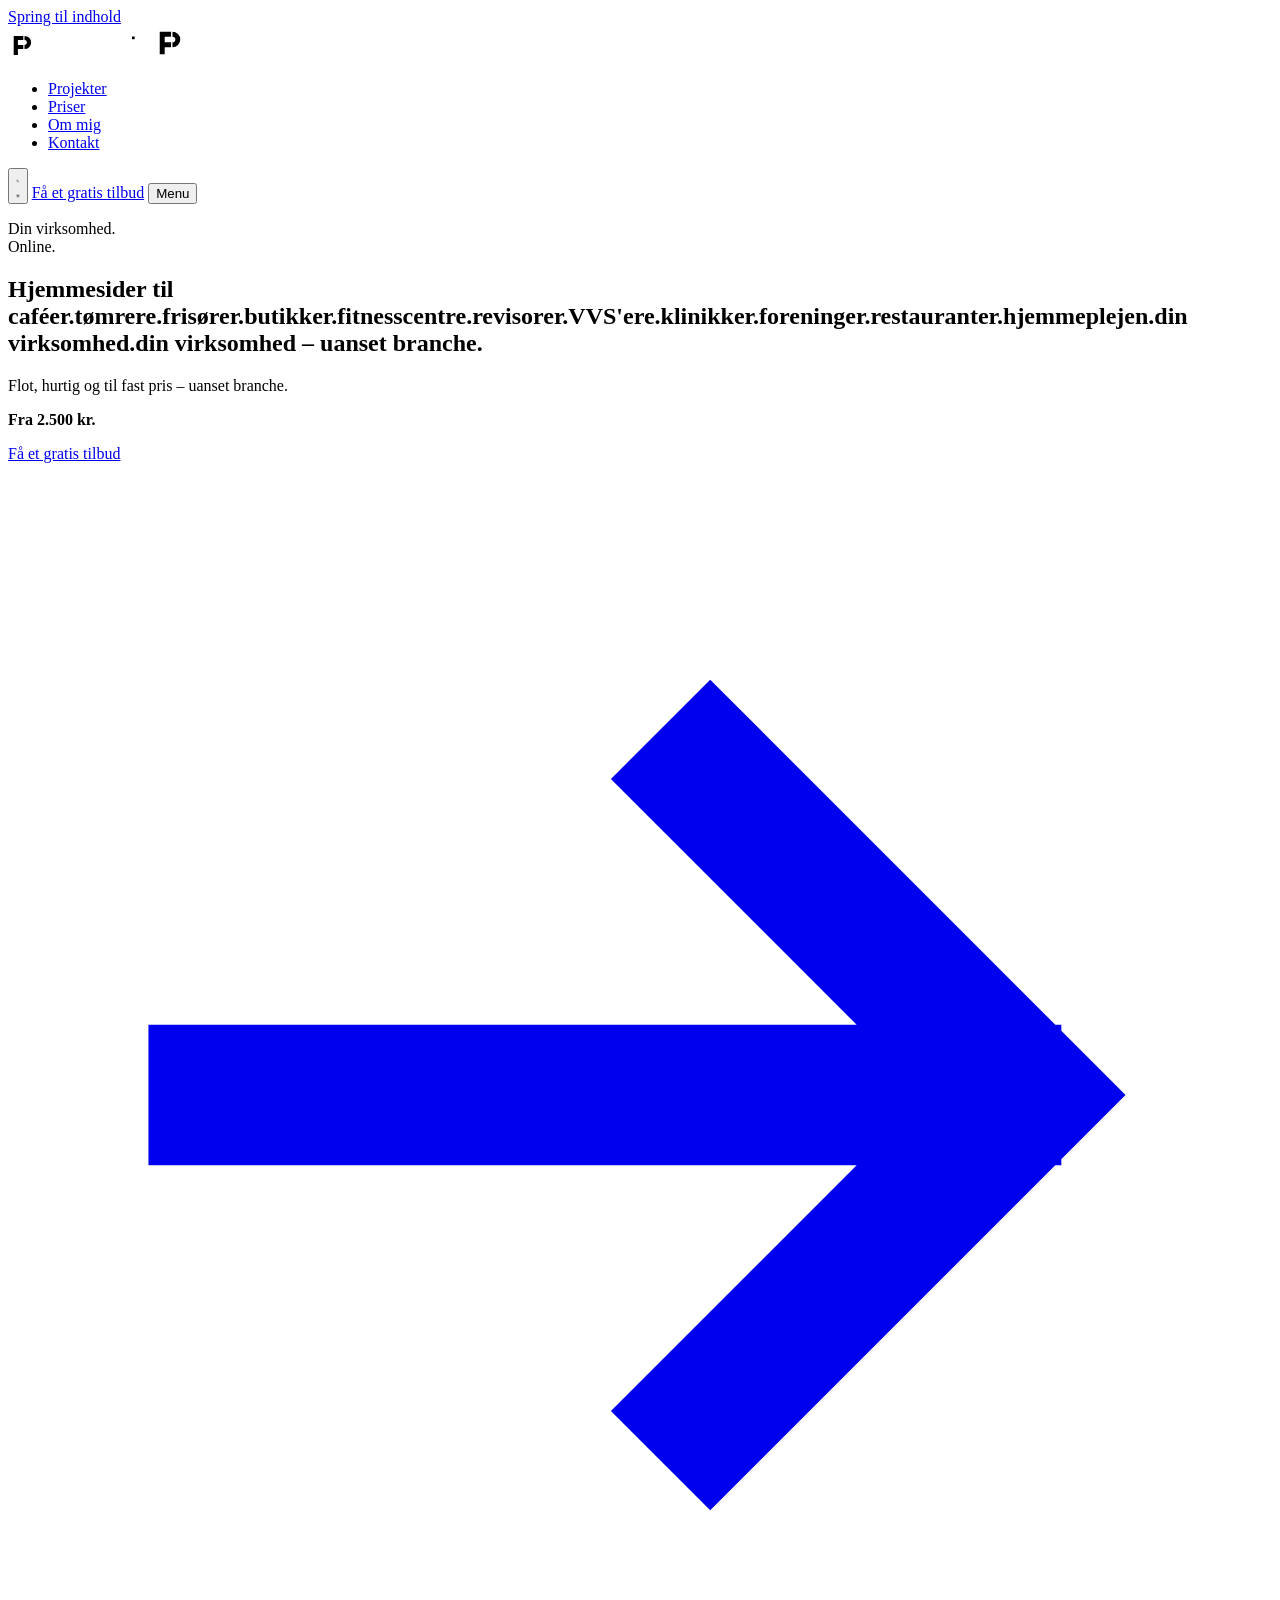
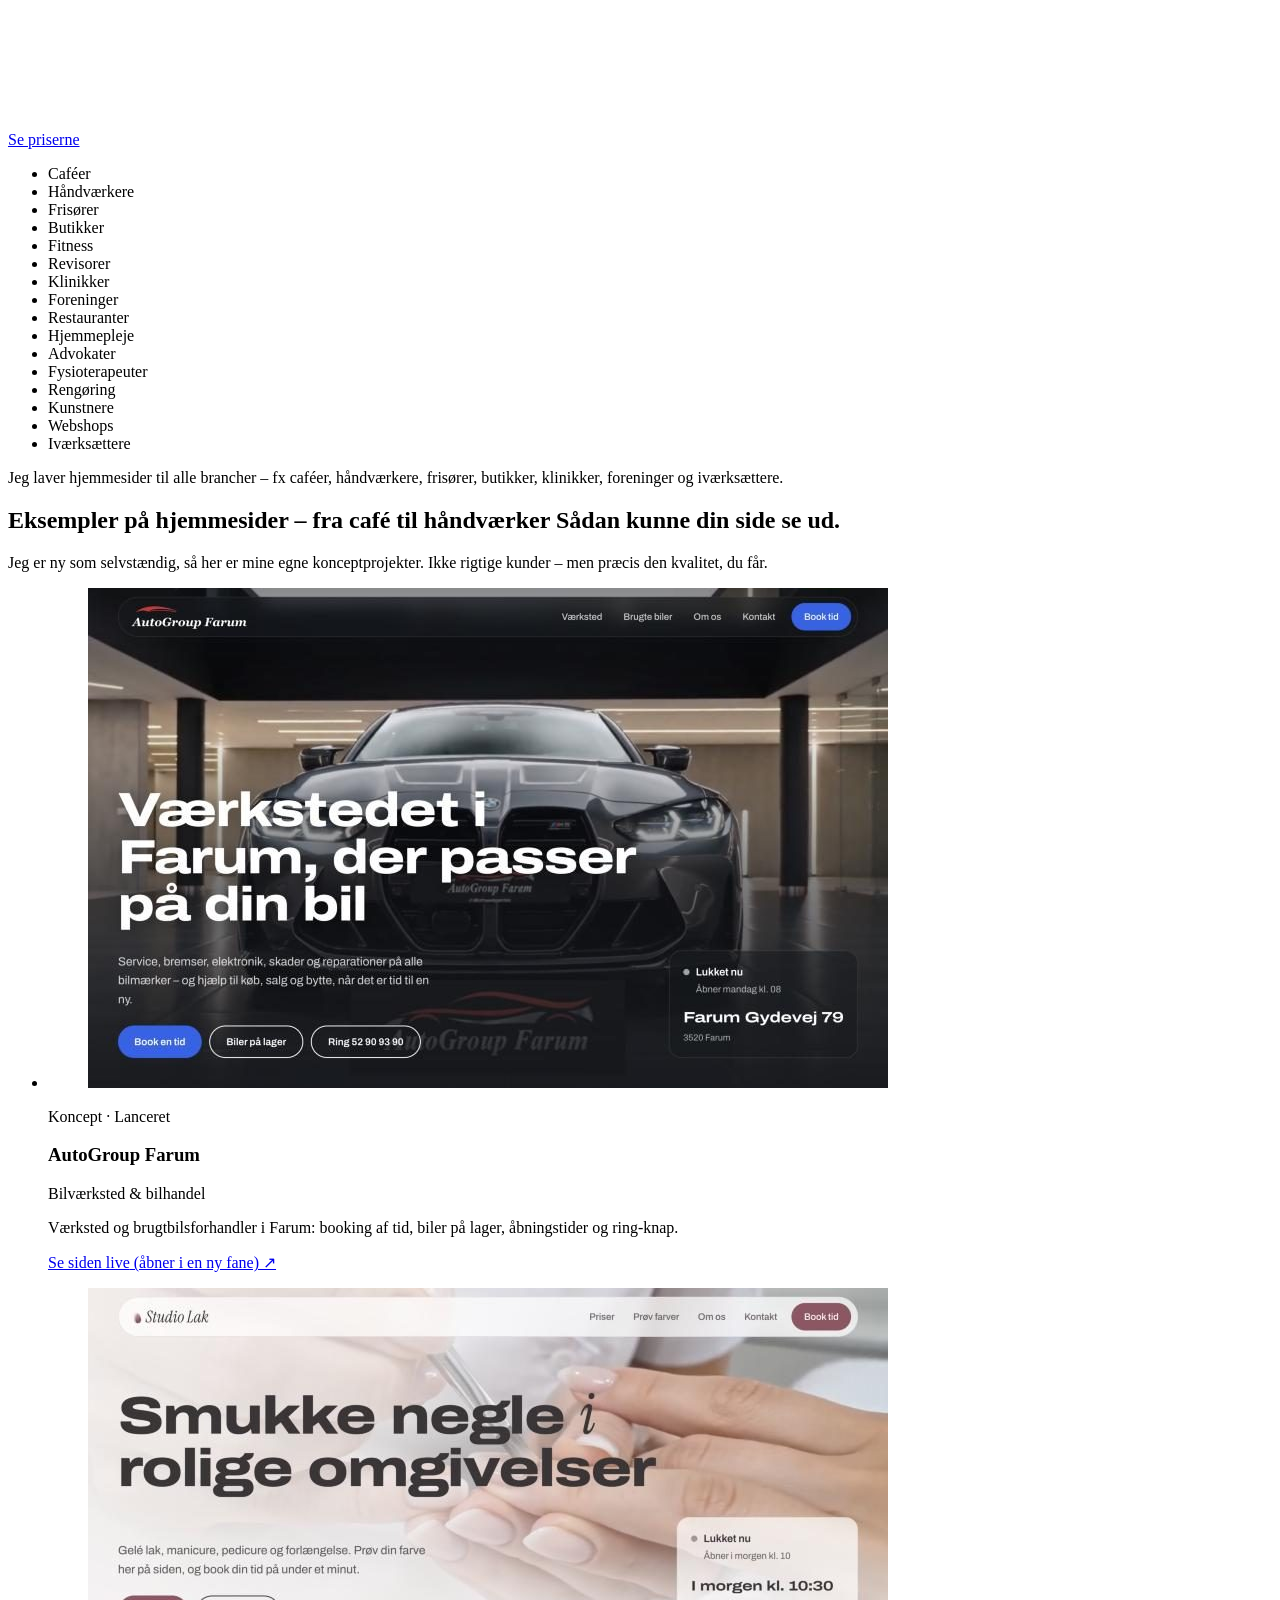
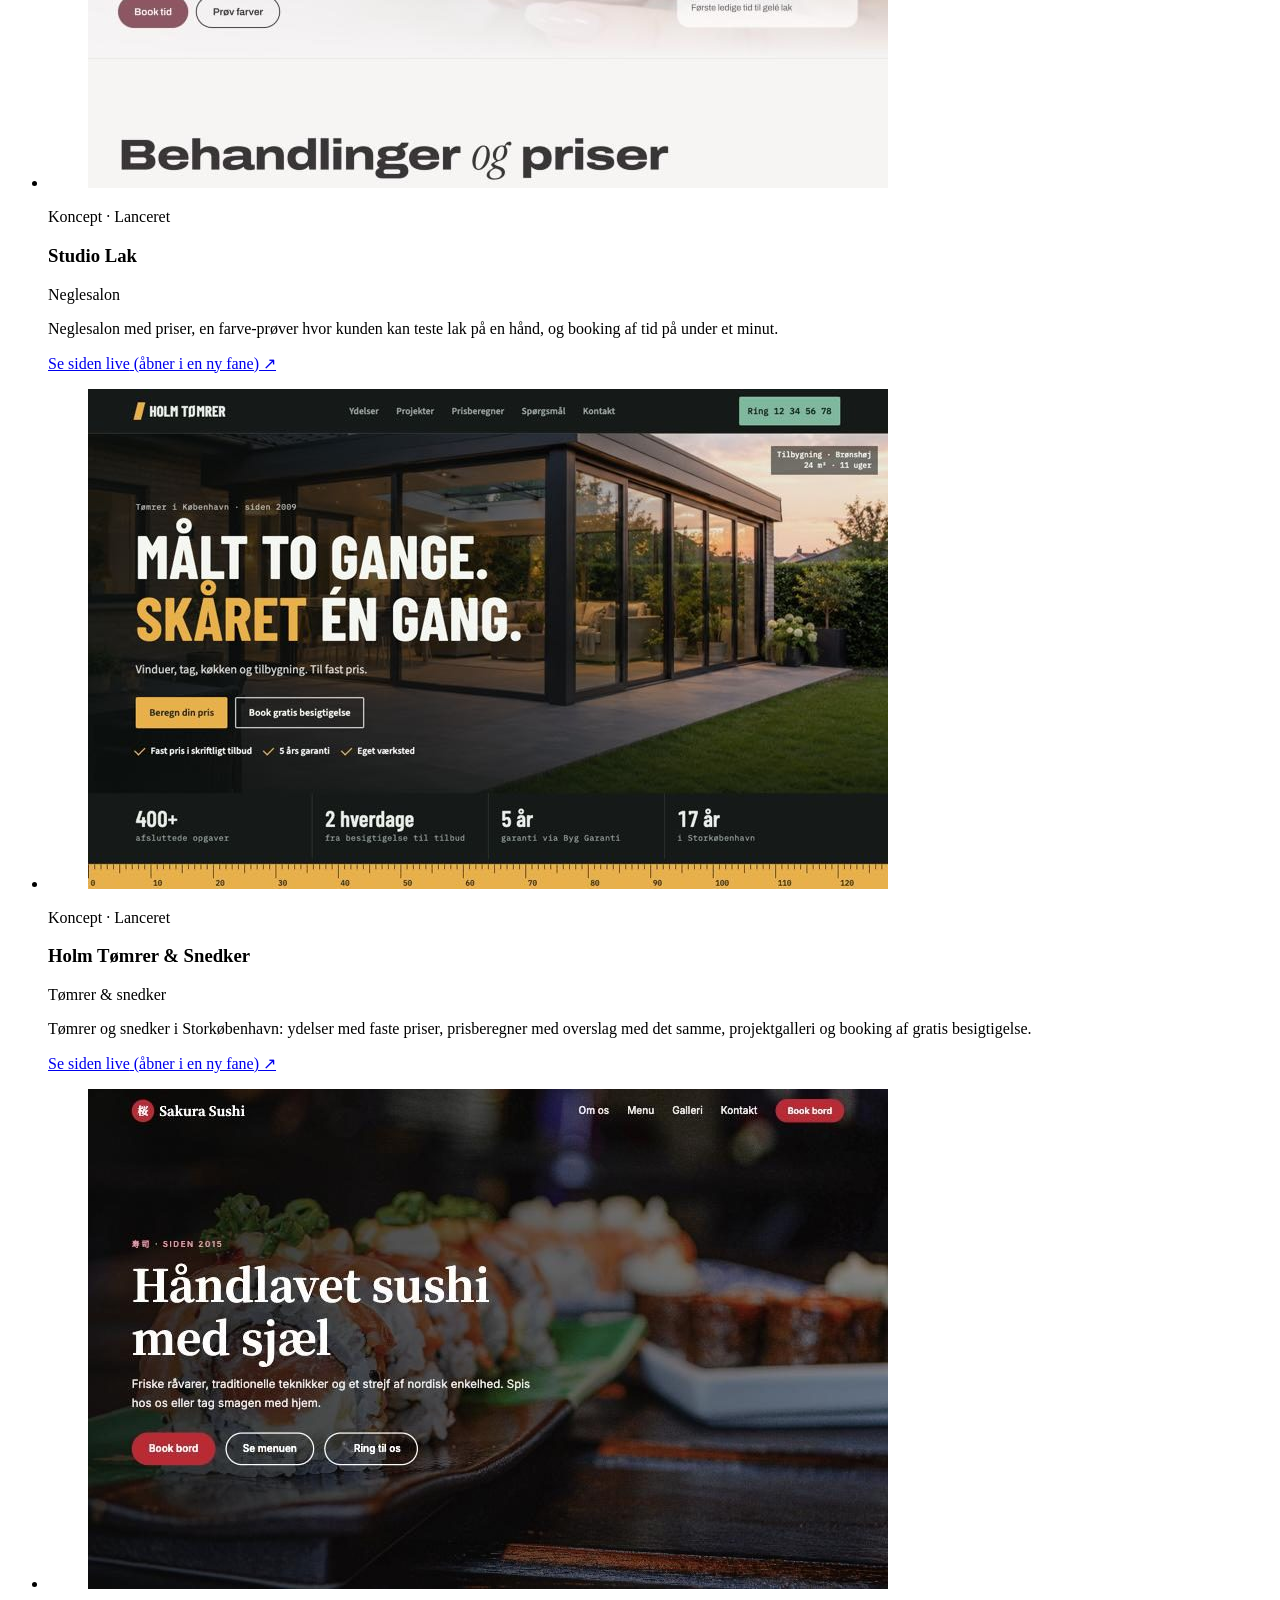
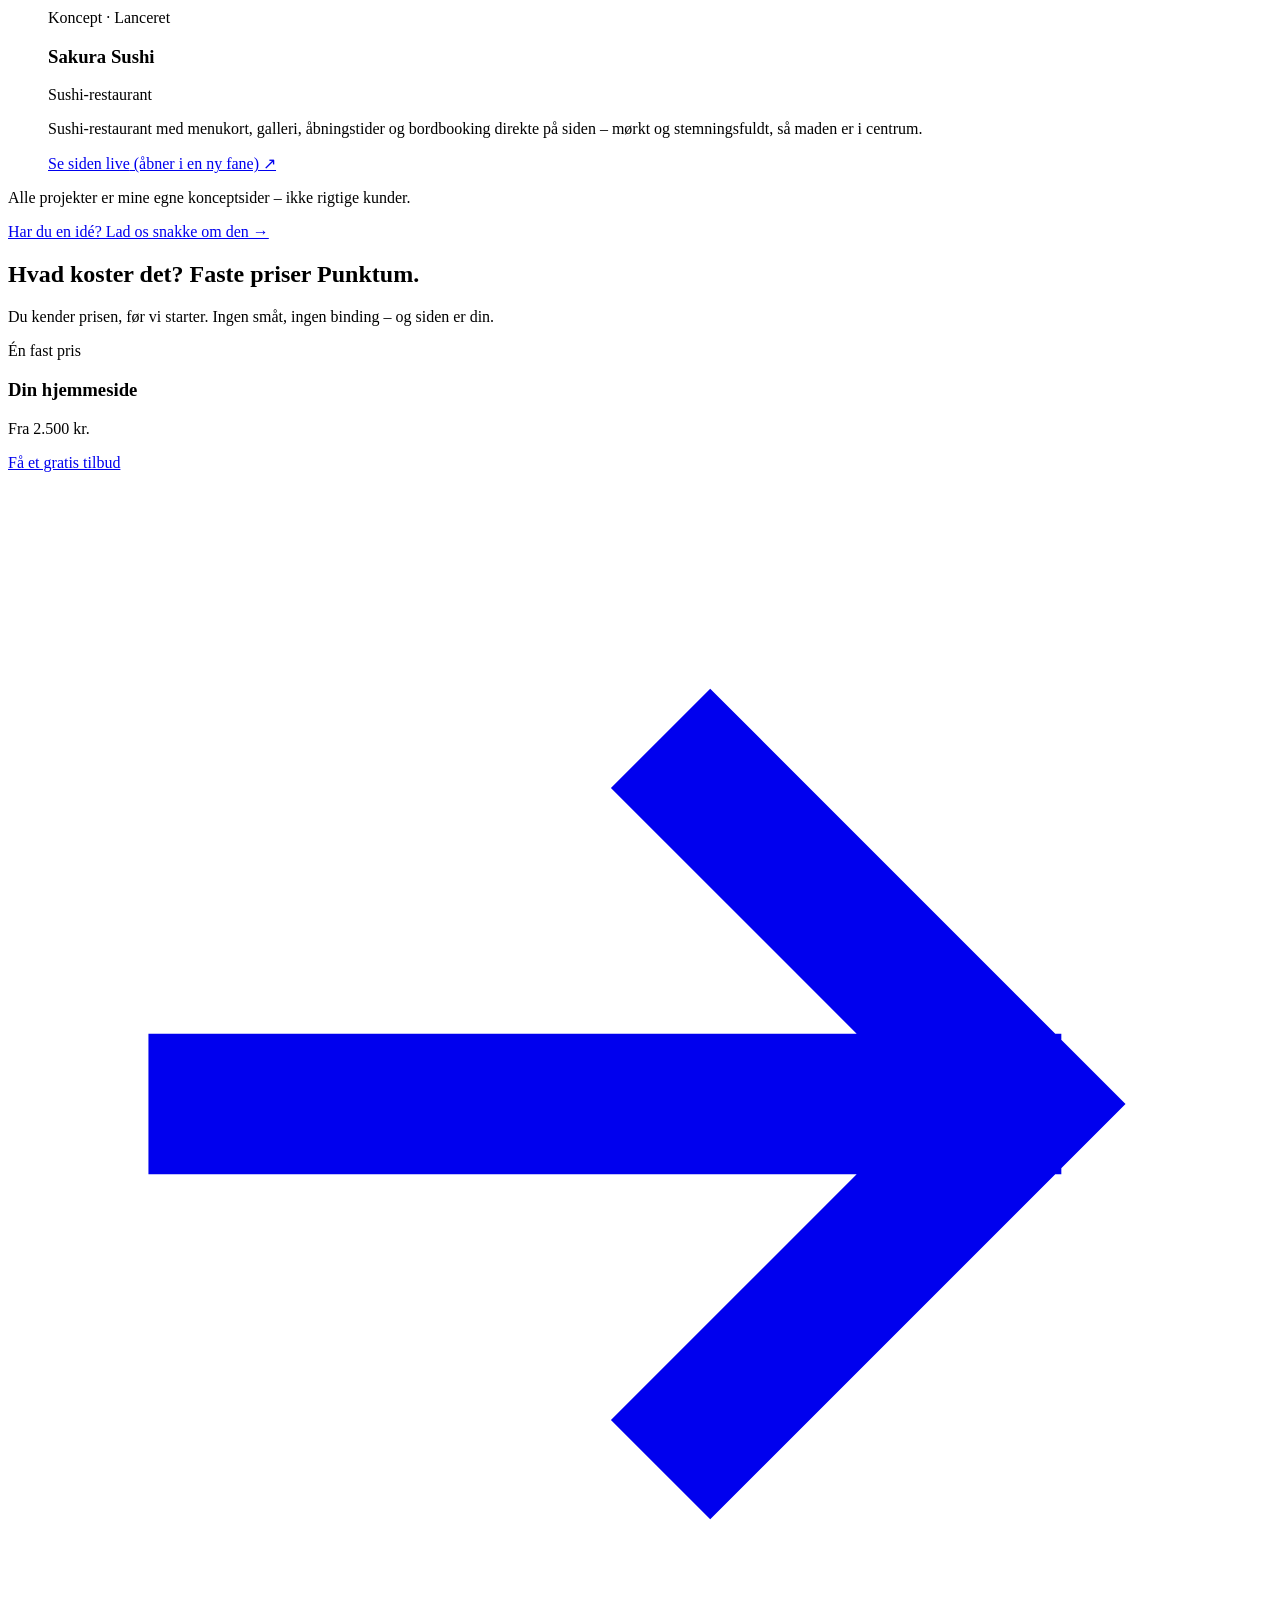
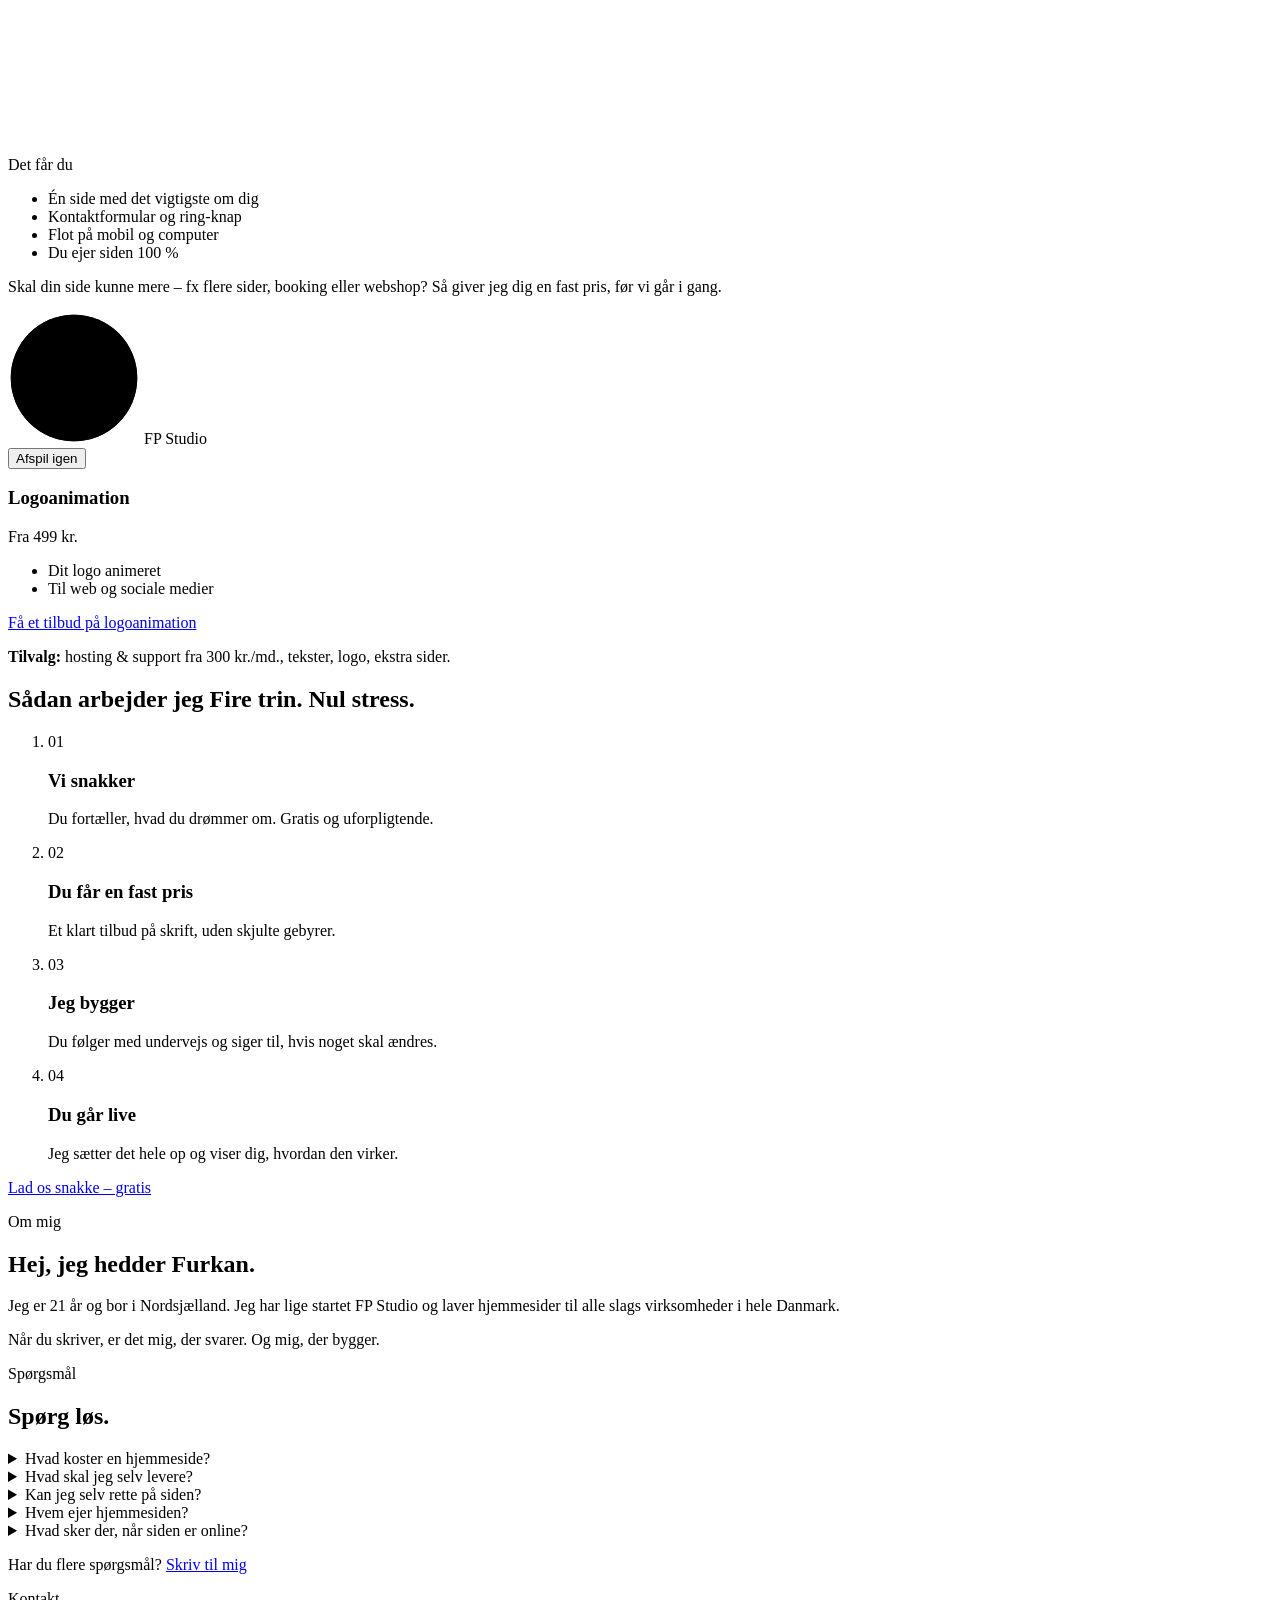
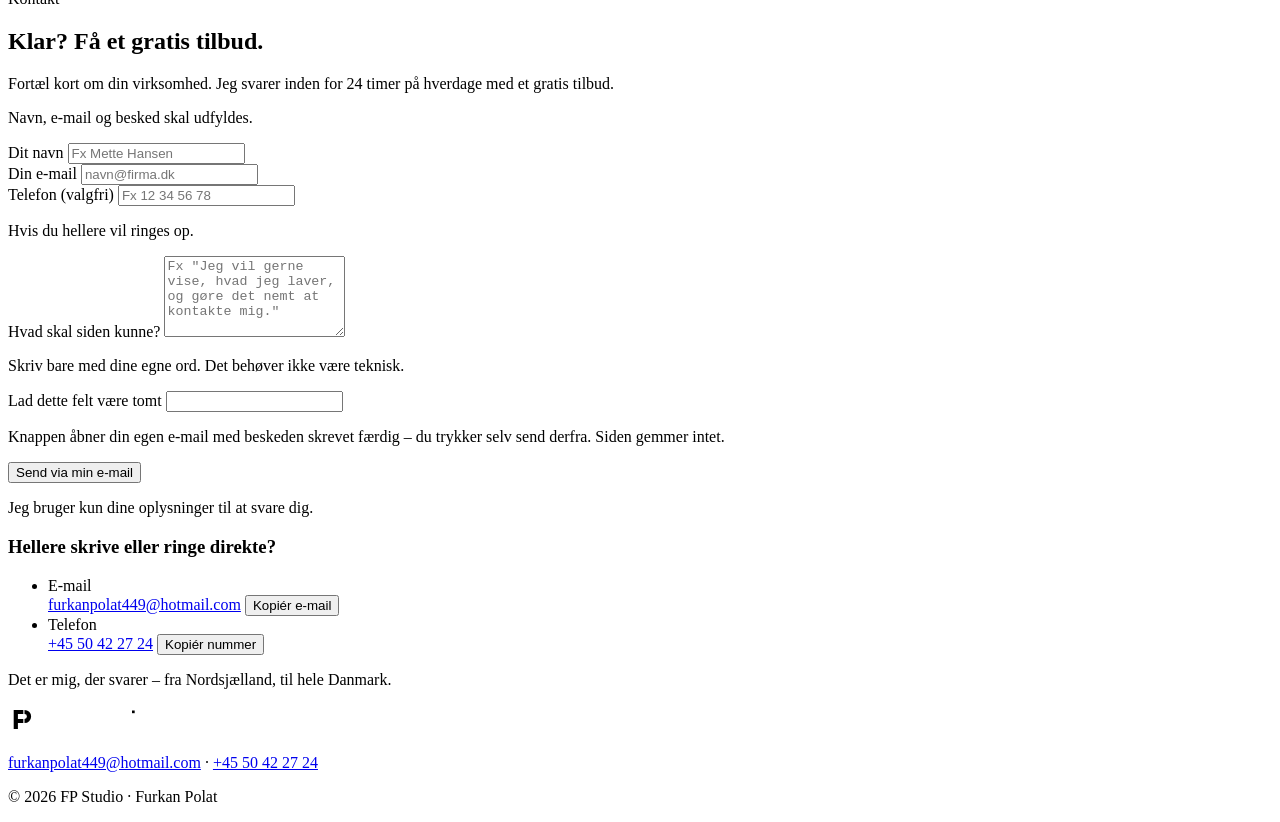
==== index.html @ 8dc250f7 "Add files via upload" ====
<!doctype html>
<html lang="da">
<head>
<meta charset="utf-8">
<meta name="viewport" content="width=device-width, initial-scale=1, viewport-fit=cover">
<title>FP Studio</title>
<meta name="description" content="Hjemmeside til din virksomhed – uanset branche. Fast pris fra 2.500 kr. og logoanimation fra 499 kr. Du ejer siden og taler direkte med mig.">
<meta property="og:type" content="website">
<meta property="og:locale" content="da_DK">
<meta property="og:site_name" content="FP Studio">
<meta property="og:title" content="Hjemmeside til din virksomhed fra 2.500 kr. | FP Studio, Nordsjælland">
<meta property="og:description" content="Hjemmesider til alle slags virksomheder. Fast pris fra 2.500 kr., logoanimation fra 499 kr., ingen binding – og direkte kontakt til mig.">
<meta name="theme-color" content="#FFFFFF" media="(prefers-color-scheme: light)">
<meta name="theme-color" content="#1C1B19" media="(prefers-color-scheme: dark)">
<!-- Før siden går live, når domænet er bekræftet (ingen falske URL'er her):
<link rel="canonical" href="https://[ditdomæne.dk]/">
<meta property="og:url" content="https://[ditdomæne.dk]/">
<meta property="og:image" content="https://[ditdomæne.dk]/[og-billede-1200x630.png]">
<meta property="og:image:width" content="1200"><meta property="og:image:height" content="630">
<meta property="og:image:alt" content="FP Studio – hjemmesider til din virksomhed fra 2.500 kr.">
<meta name="twitter:card" content="summary_large_image">
-->
<link rel="icon" type="image/svg+xml" href="data:image/svg+xml,%3Csvg xmlns=%22http://www.w3.org/2000/svg%22 viewBox=%220 0 48 48%22%3E%3Crect width=%2248%22 height=%2248%22 rx=%226%22 fill=%22#2340E6%22/%3E%3Cg transform=%22translate(-0.50 0)%22%3E%3Cpath fill=%22#FFFFFF%22 d=%22M10 8H26V15H17V23H26V30H17V40H10Z%22/%3E%3Cpath fill=%22#D9F45B%22 d=%22M28 8A11.0 11.0 0 0 1 28 30V23A4.0 4.0 0 0 0 28 15Z%22/%3E%3C/g%3E%3C/svg%3E">
<link rel="preconnect" href="https://fonts.googleapis.com">
<link rel="preconnect" href="https://fonts.gstatic.com" crossorigin>
<link rel="stylesheet" href="https://fonts.googleapis.com/css2?family=Familjen+Grotesk:wght@500;600;700&family=Instrument+Sans:wght@400;500;600&display=swap">
<!-- Strukturerede data. Før siden går live: tilføj "url", "logo", "image", "sameAs" (LinkedIn/Instagram), når de findes. Ingen anmeldelser/ratings, før de er ægte. -->
<script type="application/ld+json">
{
 "@context": "https://schema.org",
 "@graph": [
  {
   "@type": "ProfessionalService",
   "name": "FP Studio",
   "description": "Hjemmesider til alle slags virksomheder – uanset branche. Fast pris fra 2.500 kr.",
   "founder": {
    "@type": "Person",
    "name": "Furkan Polat",
    "jobTitle": "Webdesigner og udvikler"
   },
   "email": "furkanpolat449@hotmail.com",
   "telephone": "+4550422724",
   "address": {
    "@type": "PostalAddress",
    "addressRegion": "Nordsjælland",
    "addressCountry": "DK"
   },
   "areaServed": {
    "@type": "Country",
    "name": "Danmark"
   },
   "priceRange": "499–2.500+ kr.",
   "makesOffer": [{
    "@type": "Offer",
    "name": "Hjemmeside",
    "price": "2500",
    "priceCurrency": "DKK",
    "priceSpecification": {
     "@type": "PriceSpecification",
     "minPrice": "2500",
     "priceCurrency": "DKK"
    },
    "itemOffered": {
     "@type": "Service",
     "name": "Hjemmeside",
     "description": "Én side med det vigtigste om din virksomhed, kontaktformular og ring-knap, flot på mobil og computer."
    }
   },
   {
    "@type": "Offer",
    "name": "Logoanimation",
    "price": "499",
    "priceCurrency": "DKK",
    "priceSpecification": {
     "@type": "PriceSpecification",
     "minPrice": "499",
     "priceCurrency": "DKK"
    },
    "itemOffered": {
     "@type": "Service",
     "name": "Logoanimation",
     "description": "Dit logo animeret – til web og sociale medier."
    }
   }]
  },
  {
   "@type": "WebSite",
   "name": "FP Studio",
   "inLanguage": "da-DK"
  },
  {
   "@type": "FAQPage",
   "mainEntity": [
    {
     "@type": "Question",
     "name": "Hvad koster en hjemmeside?",
     "acceptedAnswer": { "@type": "Answer", "text": "Fra 2.500 kr. for en enkel side. Skal den kunne mere, får du altid en fast pris på skrift, før vi starter." }
    },
    {
     "@type": "Question",
     "name": "Hvad skal jeg selv levere?",
     "acceptedAnswer": { "@type": "Answer", "text": "Logo, billeder og lidt tekst om din forretning. Mangler du noget, hjælper jeg." }
    },
    {
     "@type": "Question",
     "name": "Kan jeg selv rette på siden?",
     "acceptedAnswer": { "@type": "Answer", "text": "Småting retter jeg gerne for dig. Vil du selv kunne rette tekst og billeder, bygger jeg det ind – så står det i dit tilbud, og jeg viser dig hvordan." }
    },
    {
     "@type": "Question",
     "name": "Hvem ejer hjemmesiden?",
     "acceptedAnswer": { "@type": "Answer", "text": "Det gør du. Siden, teksterne og domænet er dine 100 %." }
    },
    {
     "@type": "Question",
     "name": "Hvad sker der, når siden er online?",
     "acceptedAnswer": { "@type": "Answer", "text": "Siden er din, og du får en kort gennemgang. Vil du have hjælp til drift og opdateringer, koster det fra 300 kr./md. uden binding." }
    }
   ]
  }
 ]
}
</script>
<link rel="stylesheet" href="styles.css">
</head>
<body>
<a class="skip" href="#main">Spring til indhold</a>

<header class="site-header" id="site-header">
  <div class="wrap header-inner">
    <a class="brand" href="#top" aria-label="FP Studio – til forsiden"><svg class="logo logo-full" viewBox="0 0 241.5 48" width="145" height="29" aria-hidden="true" focusable="false"><g transform="translate(-0.5 0)"><path class="ink bi-f" d="M10 8H26V15H17V23H26V30H17V40H10Z"/><path class="arc bi-arc" d="M28 8A11 11 0 0 1 28 30V23A4 4 0 0 0 28 15Z"/></g><g class="bi-word" transform="translate(62 0)"><path class="ink-s" d="M2.25 40V10.25H19.25M2.25 23H16.25" fill="none" stroke-width="4.5" stroke-linecap="butt" stroke-linejoin="miter"/><path class="ink-s" d="M24.25 40V10.25H32.25A8.5 8.5 0 0 1 32.25 27.25H24.25" fill="none" stroke-width="4.5" stroke-linecap="butt" stroke-linejoin="miter"/><path class="studio" d="M72.25 14.03125A8 6.875 0 0 0 64.25 10.25A8 6.875 0 0 0 56.25 17.125A8 6.875 0 0 0 64.25 24A8 6.875 0 0 1 72.25 30.875A8 6.875 0 0 1 64.25 37.75A8 6.875 0 0 1 56.25 33.96875" fill="none" stroke-width="4.5" stroke-linecap="butt" stroke-linejoin="miter"/><path class="studio" d="M83.25 14V34A6 6 0 0 0 89.25 37.75H91.25M78.25 20.25H91.25" fill="none" stroke-width="4.5" stroke-linecap="butt" stroke-linejoin="miter"/><path class="studio" d="M97.25 18V30.75A7 7 0 0 0 111.25 30.75M111.25 18V40" fill="none" stroke-width="4.5" stroke-linecap="butt" stroke-linejoin="miter"/><path class="studio" d="M129 20.25A8.75 8.75 0 1 0 129 37.75A8.75 8.75 0 1 0 129 20.25Z" fill="none" stroke-width="4.5" stroke-linecap="butt" stroke-linejoin="miter"/><path class="studio" d="M137.75 8V40" fill="none" stroke-width="4.5" stroke-linecap="butt" stroke-linejoin="miter"/><path class="studio" d="M146.75 18V40" fill="none" stroke-width="4.5" stroke-linecap="butt" stroke-linejoin="miter"/><path class="dot bi-dot" d="M144.5 9h4.5v4.5h-4.5Z"/><path class="studio" d="M164.5 20.25A8.75 8.75 0 1 0 164.5 37.75A8.75 8.75 0 1 0 164.5 20.25Z" fill="none" stroke-width="4.5" stroke-linecap="butt" stroke-linejoin="miter"/></g></svg><svg class="logo logo-mark-only" viewBox="0 0 48 48" width="34" height="34" aria-hidden="true" focusable="false"><g transform="translate(-0.5 0)"><path class="ink bi-f" d="M10 8H26V15H17V23H26V30H17V40H10Z"/><path class="arc bi-arc" d="M28 8A11 11 0 0 1 28 30V23A4 4 0 0 0 28 15Z"/></g></svg></a>
    <nav class="nav-desktop" aria-label="Hovedmenu">
      <ul>
        <li><a href="#projekter">Projekter</a></li>
        <li><a href="#priser">Priser</a></li>
        <li><a href="#om">Om mig</a></li>
        <li><a href="#kontakt">Kontakt</a></li>
      </ul>
    </nav>
    <div class="header-actions">
      <button type="button" class="icon-btn theme-toggle" id="theme-toggle" aria-label="Skift til mørk tilstand" title="Mørk">
        <svg class="i-moon" viewBox="0 0 24 24" aria-hidden="true" fill="none" stroke="currentColor" stroke-width="1.8" stroke-linejoin="round"><path d="M20 14.5A8 8 0 0 1 9.5 4a8 8 0 1 0 10.5 10.5Z"/></svg>
        <svg class="i-sun" viewBox="0 0 24 24" aria-hidden="true" fill="none" stroke="currentColor" stroke-width="1.8" stroke-linecap="square"><circle cx="12" cy="12" r="4"/><path d="M12 2.5v2.5M12 19v2.5M2.5 12H5M19 12h2.5M5.3 5.3l1.8 1.8M16.9 16.9l1.8 1.8M5.3 18.7l1.8-1.8M16.9 7.1l1.8-1.8"/></svg>
      </button>
      <a class="btn btn-primary btn-compact header-cta" href="#kontakt">Få et gratis tilbud</a>
      <button type="button" class="menu-btn" id="menu-btn" aria-expanded="false" aria-controls="mobilmenu" aria-label="Åbn menu"><span aria-hidden="true">Menu</span><span class="bars" aria-hidden="true"></span></button>
    </div>
  </div>
  <div class="mobile-menu" id="mobilmenu" hidden>
    <nav class="wrap" aria-label="Mobilmenu">
      <ul>
        <li><a href="#projekter">Projekter</a></li>
        <li><a href="#priser">Priser</a></li>
        <li><a href="#om">Om mig</a></li>
        <li><a href="#kontakt">Kontakt</a></li>
      </ul>
      <a class="btn btn-primary" href="#kontakt">Få et gratis tilbud</a>
    </nav>
  </div>
</header>

<main id="main" tabindex="-1">

  <!-- ============ HERO ============ -->
  <section id="top" class="hero hero--dark" aria-labelledby="hero-title">
    <div class="hero-scene" aria-hidden="true">
      <div class="hs-glow"></div>
      <div class="hs-screen"><div class="hs-bezel"><div class="hs-site">
        <div class="hs-nav"><span class="hs-logo"></span><span></span><span></span><span></span><span class="hs-btn"></span></div>
        <div class="hs-main"><div class="hs-copy"><p class="hs-h">Din virksomhed.<br>Online.</p><b></b><b></b><b class="short"></b><span class="hs-btn big"></span></div><div class="hs-img"></div></div>
        <div class="hs-cards"><div class="hs-card"><i></i><b></b><b></b></div><div class="hs-card"><i></i><b></b><b></b></div><div class="hs-card"><i></i><b></b><b></b></div></div>
      </div></div><div class="hs-stand"></div></div>
    </div>
    <div class="hero-shade" aria-hidden="true"></div>
    <div class="wrap">
      <div class="hero-text">
        <!-- Branche-ordene står i HERO_WORDS i js/script.js (og som kopi herunder). Det sidste ord er hvileordet. -->
        <h1 class="hero-h1" id="hero-title"><span class="ln">Hjemmesider</span> <span class="ln">til <span class="swap" aria-hidden="true"><span>caféer.</span><span>tømrere.</span><span>frisører.</span><span>butikker.</span><span>fitnesscentre.</span><span>revisorer.</span><span>VVS'ere.</span><span>klinikker.</span><span>foreninger.</span><span>restauranter.</span><span>hjemmeplejen.</span><span class="is-on">din virksomhed.</span></span><span class="visually-hidden">din virksomhed – uanset branche.</span></span></h1>
        <p class="hero-lead">Flot, hurtig og til fast pris – uanset branche.</p>
        <p class="price-chip"><strong>Fra 2.500 kr.</strong></p>
        <div class="hero-ctas">
          <a class="btn btn-primary btn-cta" href="#kontakt">Få et gratis tilbud<svg viewBox="0 0 18 18" aria-hidden="true" fill="none" stroke="currentColor" stroke-width="2" stroke-linecap="square"><path d="M3 9h11M10 4.5 14.5 9 10 13.5"/></svg></a>
          <a class="btn btn-ghost" href="#priser">Se priserne</a>
        </div>
      </div>
    </div>
  </section>

  <!-- ============ BRANCHE-BÅND ============ -->
  <div class="band" id="band">
    <div class="band-track" aria-hidden="true">
      <ul class="band-list"><li>Caféer</li><li>Håndværkere</li><li>Frisører</li><li>Butikker</li><li>Fitness</li><li>Revisorer</li><li>Klinikker</li><li>Foreninger</li><li>Restauranter</li><li>Hjemmepleje</li><li>Advokater</li><li>Fysioterapeuter</li><li>Rengøring</li><li>Kunstnere</li><li>Webshops</li><li>Iværksættere</li></ul>
    </div>
    <p class="sr-only">Jeg laver hjemmesider til alle brancher – fx caféer, håndværkere, frisører, butikker, klinikker, foreninger og iværksættere.</p>
  </div>

  <!-- ============ PROJEKTER ============ -->
  <section id="projekter" class="section" aria-labelledby="projekter-title">
    <div class="wrap">
      <div class="sec-head rv">
        <h2 id="projekter-title"><span class="kicker">Eksempler på hjemmesider – fra café til håndværker</span> Sådan kunne din side se ud.</h2>
        <p>Jeg er ny som selvstændig, så her er mine egne konceptprojekter. Ikke rigtige kunder – men præcis den kvalitet, du får.</p>
      </div>
      <!-- Projekterne står i PROJECTS i js/script.js. Herunder er en forhåndstegnet kopi. -->
      <ul class="p-grid" id="project-grid"><li class="p-card p-card--cobalt p-card--wide rv" style="--i:0" data-category="auto" aria-labelledby="proj-autogroup"><figure class="project-media project-media--shot"><a class="mk-browser mk-link" href="https://f-polat.github.io/autogroup-farum/" target="_blank" rel="noopener" tabindex="-1" aria-hidden="true"><img class="mk-shot" src="[data-uri]" width="800" height="500" alt="Forsiden af AutoGroup Farum: Værkstedet i Farum, der passer på din bil, med knapperne Book en tid, Biler på lager og Ring" loading="lazy" decoding="async"></a></figure><p class="sticker sticker--status badge--live" style="--r:6deg">Koncept · Lanceret</p><h3 id="proj-autogroup">AutoGroup Farum</h3><p class="p-cat">Bilværksted &amp; bilhandel</p><p class="p-idea">Værksted og brugtbilsforhandler i Farum: booking af tid, biler på lager, åbningstider og ring-knap.</p><p class="p-live"><a class="text-link" href="https://f-polat.github.io/autogroup-farum/" target="_blank" rel="noopener">Se siden live<span class="sr-only"> (åbner i en ny fane)</span> ↗</a></p></li><li class="p-card p-card--soft p-card--wide rv" style="--i:1" data-category="skoenhed" aria-labelledby="proj-studiolak"><figure class="project-media project-media--shot"><a class="mk-browser mk-link" href="https://f-polat.github.io/StudioLak/" target="_blank" rel="noopener" tabindex="-1" aria-hidden="true"><img class="mk-shot" src="[data-uri]" width="800" height="500" alt="Forsiden af Studio Lak: Smukke negle i rolige omgivelser, med knapperne Book tid og Prøv farver" loading="lazy" decoding="async"></a></figure><p class="sticker sticker--status badge--live" style="--r:-5deg">Koncept · Lanceret</p><h3 id="proj-studiolak">Studio Lak</h3><p class="p-cat">Neglesalon</p><p class="p-idea">Neglesalon med priser, en farve-prøver hvor kunden kan teste lak på en hånd, og booking af tid på under et minut.</p><p class="p-live"><a class="text-link" href="https://f-polat.github.io/StudioLak/" target="_blank" rel="noopener">Se siden live<span class="sr-only"> (åbner i en ny fane)</span> ↗</a></p></li><li class="p-card p-card--ink p-card--wide rv" style="--i:2" data-category="haandvaerk" aria-labelledby="proj-holm"><figure class="project-media project-media--shot"><a class="mk-browser mk-link" href="https://f-polat.github.io/Holm-T-mrer/" target="_blank" rel="noopener" tabindex="-1" aria-hidden="true"><img class="mk-shot" src="[data-uri]" width="800" height="500" alt="Forsiden af Holm Tømrer &amp; Snedker: Målt to gange. Skåret én gang., med knapperne Beregn din pris og Book gratis besigtigelse" loading="lazy" decoding="async"></a></figure><p class="sticker sticker--status badge--live" style="--r:6deg">Koncept · Lanceret</p><h3 id="proj-holm">Holm Tømrer &amp; Snedker</h3><p class="p-cat">Tømrer &amp; snedker</p><p class="p-idea">Tømrer og snedker i Storkøbenhavn: ydelser med faste priser, prisberegner med overslag med det samme, projektgalleri og booking af gratis besigtigelse.</p><p class="p-live"><a class="text-link" href="https://f-polat.github.io/Holm-T-mrer/" target="_blank" rel="noopener">Se siden live<span class="sr-only"> (åbner i en ny fane)</span> ↗</a></p></li><li class="p-card p-card--lime p-card--wide rv" style="--i:3" data-category="restaurant" aria-labelledby="proj-sakura"><figure class="project-media project-media--shot"><a class="mk-browser mk-link" href="https://f-polat.github.io/SakuraSushi/" target="_blank" rel="noopener" tabindex="-1" aria-hidden="true"><img class="mk-shot" src="[data-uri]" width="800" height="500" alt="Forsiden af Sakura Sushi: Håndlavet sushi med sjæl, med knapperne Book bord, Se menuen og Ring til os" loading="lazy" decoding="async"></a></figure><p class="sticker sticker--status badge--live" style="--r:-5deg">Koncept · Lanceret</p><h3 id="proj-sakura">Sakura Sushi</h3><p class="p-cat">Sushi-restaurant</p><p class="p-idea">Sushi-restaurant med menukort, galleri, åbningstider og bordbooking direkte på siden – mørkt og stemningsfuldt, så maden er i centrum.</p><p class="p-live"><a class="text-link" href="https://f-polat.github.io/SakuraSushi/" target="_blank" rel="noopener">Se siden live<span class="sr-only"> (åbner i en ny fane)</span> ↗</a></p></li></ul>
      <p class="stock-note">Alle projekter er mine egne konceptsider – ikke rigtige kunder.</p>
      <p class="after-grid"><a class="text-link" href="#kontakt">Har du en idé? Lad os snakke om den →</a></p>
    </div>
  </section>

  <!-- ============ PRIS ============ -->
  <section id="priser" class="section" aria-labelledby="priser-title">
    <div class="wrap">
      <div class="sec-head rv">
        <h2 id="priser-title"><span class="kicker">Hvad koster det?</span> Faste priser Punktum<span class="pdot"><span class="pdot-c">.</span></span></h2>
        <p>Du kender prisen, før vi starter. Ingen småt, ingen binding – og siden er din.</p>
        <span class="drift drift--arc" aria-hidden="true"></span>
      </div>

      <!-- Prisen: ret her og i FAQ-svaret, title/meta og JSON-LD øverst i filen. -->
      <article class="offer rv" aria-labelledby="offer-title">
        <p class="sticker sticker--lime offer-sticker" style="--r:8deg" aria-hidden="true">Én fast pris</p>
        <div class="offer-main">
          <h3 id="offer-title" class="offer-name">Din hjemmeside</h3>
          <p class="offer-price"><span class="from">Fra</span> <span class="amount">2.500 kr.</span></p>
          <a class="btn btn-lime btn-cta" href="#kontakt" data-topic="hjemmeside">Få et gratis tilbud<svg viewBox="0 0 18 18" aria-hidden="true" fill="none" stroke="currentColor" stroke-width="2" stroke-linecap="square"><path d="M3 9h11M10 4.5 14.5 9 10 13.5"/></svg></a>
        </div>
        <div class="offer-side">
          <p class="offer-h">Det får du</p>
          <ul class="checks">
            <li>Én side med det vigtigste om dig</li>
            <li>Kontaktformular og ring-knap</li>
            <li>Flot på mobil og computer</li>
            <li>Du ejer siden 100 %</li>
          </ul>
          <p class="offer-more">Skal din side kunne mere – fx flere sider, booking eller webshop? Så giver jeg dig en fast pris, før vi går i gang.</p>
        </div>
      </article>

      <!-- Ekstra ydelse: logoanimation. Ret pris her, i meta description og i JSON-LD. -->
      <article class="offer-mini rv" aria-labelledby="logo-title">
        <div class="lm">
          <div class="lm-stage" aria-hidden="true">
            <svg viewBox="0 0 48 48" width="132" height="132" focusable="false">
              <circle class="lm-bg" cx="24" cy="24" r="23"/>
              <circle class="lm-ring" cx="24" cy="24" r="23"/>
              <g class="lm-sparks">
                <rect class="lm-spark" style="--dx:8px;--dy:-11px" x="36.5" y="17.5" width="3" height="3"/>
                <rect class="lm-spark" style="--dx:13px;--dy:-4px" x="36.5" y="17.5" width="3" height="3"/>
                <rect class="lm-spark" style="--dx:12px;--dy:6px" x="36.5" y="17.5" width="3" height="3"/>
                <rect class="lm-spark" style="--dx:5px;--dy:12px" x="36.5" y="17.5" width="3" height="3"/>
                <rect class="lm-spark" style="--dx:2px;--dy:-14px" x="36.5" y="17.5" width="3" height="3"/>
                <rect class="lm-spark" style="--dx:15px;--dy:1px" x="36.5" y="17.5" width="3" height="3"/>
                <rect class="lm-spark" style="--dx:-2px;--dy:14px" x="36.5" y="17.5" width="3" height="3"/>
                <rect class="lm-spark" style="--dx:10px;--dy:-9px" x="36.5" y="17.5" width="3" height="3"/>
              </g>
              <g class="lm-mark" transform="translate(-0.5 0)">
                <g class="lm-squash">
                  <rect class="lm-f lm-stem" x="10" y="8" width="7" height="32"/>
                  <rect class="lm-f lm-arm1" x="15" y="8" width="11" height="7"/>
                  <rect class="lm-f lm-arm2" x="15" y="23" width="11" height="7"/>
                  <path class="lm-arc" d="M28 8A11 11 0 0 1 28 30V23A4 4 0 0 0 28 15Z"/>
                </g>
              </g>
            </svg>
            <span class="lm-word">FP Studio</span>
          </div>
          <button class="lm-replay" type="button" aria-label="Afspil logoanimationen igen">Afspil igen</button>
        </div>
        <div class="offer-mini-body">
          <h3 id="logo-title">Logoanimation</h3>
          <p class="mini-price"><span class="from">Fra</span> <span class="amount">499 kr.</span></p>
          <ul class="checks checks--mini">
            <li>Dit logo animeret</li>
            <li>Til web og sociale medier</li>
          </ul>
          <a class="btn btn-secondary" href="#kontakt" data-topic="logoanimation">Få et tilbud på logoanimation</a>
        </div>
      </article>

      <p class="addons-line" id="tilvalg"><strong>Tilvalg:</strong> hosting &amp; support fra 300 kr./md., tekster, logo, ekstra sider.</p>
    </div>
  </section>

  <!-- ============ PROCES ============ -->
  <section id="proces" class="section sec-ice" aria-labelledby="proces-title">
    <div class="wrap">
      <div class="sec-head rv">
        <h2 id="proces-title"><span class="kicker">Sådan arbejder jeg</span> Fire trin. Nul stress.</h2>
      </div>
      <ol class="steps rv">
        <li><span class="step-line" aria-hidden="true"></span><span class="step-no" data-n="1" aria-hidden="true">01</span><h3>Vi snakker</h3><p>Du fortæller, hvad du drømmer om. Gratis og uforpligtende.</p></li>
        <li><span class="step-line" aria-hidden="true"></span><span class="step-no" data-n="2" aria-hidden="true">02</span><h3>Du får en fast pris</h3><p>Et klart tilbud på skrift, uden skjulte gebyrer.</p></li>
        <li><span class="step-line" aria-hidden="true"></span><span class="step-no" data-n="3" aria-hidden="true">03</span><h3>Jeg bygger</h3><p>Du følger med undervejs og siger til, hvis noget skal ændres.</p></li>
        <li><span class="step-line" aria-hidden="true"></span><span class="step-no" data-n="4" aria-hidden="true">04</span><h3>Du går live</h3><p>Jeg sætter det hele op og viser dig, hvordan den virker.</p></li>
      </ol>
      <div class="after-steps">
        <a class="btn btn-secondary" href="#kontakt">Lad os snakke – gratis</a>
      </div>
    </div>
  </section>

  <!-- ============ OM MIG ============ -->
  <section id="om" class="section" aria-labelledby="om-title">
    <div class="wrap about">
      <div class="about-text">
        <p class="kicker">Om mig</p>
        <h2 id="om-title">Hej, jeg hedder Furkan.</h2>
        <p>Jeg er 21 år og bor i Nordsjælland. Jeg har lige startet FP Studio og laver hjemmesider til alle slags virksomheder i hele Danmark.</p>
        <p class="about-punch">Når du skriver, er det mig, der svarer. Og mig, der bygger.</p>
      </div>
    </div>
  </section>

  <!-- ============ FAQ ============ -->
  <section id="faq" class="section" aria-labelledby="faq-title">
    <div class="wrap faq-wrap">
      <div class="faq-head">
        <p class="kicker">Spørgsmål</p>
        <h2 id="faq-title">Spørg løs.</h2>
      </div>
      <div>
        <!-- Ret også samme tekst i FAQPage i JSON-LD øverst i filen. -->
        <div class="faq-list">
          <details><summary>Hvad koster en hjemmeside?<span class="plus" aria-hidden="true"></span></summary><div class="faq-answer"><p>Fra 2.500 kr. for en enkel side. Skal den kunne mere, får du altid en fast pris på skrift, før vi starter.</p></div></details>
          <details><summary>Hvad skal jeg selv levere?<span class="plus" aria-hidden="true"></span></summary><div class="faq-answer"><p>Logo, billeder og lidt tekst om din forretning. Mangler du noget, hjælper jeg.</p></div></details>
          <details><summary>Kan jeg selv rette på siden?<span class="plus" aria-hidden="true"></span></summary><div class="faq-answer"><p>Småting retter jeg gerne for dig. Vil du selv kunne rette tekst og billeder, bygger jeg det ind – så står det i dit tilbud, og jeg viser dig hvordan.</p><!-- [Furkan: bekræft pris på rettelser] --></div></details>
          <details><summary>Hvem ejer hjemmesiden?<span class="plus" aria-hidden="true"></span></summary><div class="faq-answer"><p>Det gør du. Siden, teksterne og domænet er dine 100 %.</p></div></details>
          <details><summary>Hvad sker der, når siden er online?<span class="plus" aria-hidden="true"></span></summary><div class="faq-answer"><p>Siden er din, og du får en kort gennemgang. Vil du have hjælp til drift og opdateringer, koster det fra 300 kr./md. uden binding.</p></div></details>
        </div>
        <p class="faq-more">Har du flere spørgsmål? <a class="text-link" href="#kontakt">Skriv til mig</a></p>
      </div>
    </div>
  </section>

  <!-- ============ KONTAKT ============ -->
  <section id="kontakt" class="section sec-ink" aria-labelledby="kontakt-title">
    <span class="drift drift--line" aria-hidden="true"></span>
    <div class="wrap">
      <div class="contact">
        <div class="contact-head on-ink rv">
          <p class="kicker">Kontakt</p>
          <h2 id="kontakt-title">Klar? Få et gratis tilbud.</h2>
          <p>Fortæl kort om din virksomhed. Jeg svarer inden for 24 timer på hverdage med et gratis tilbud.</p>
        </div>

        <div class="form-card">
          <form id="kontaktformular" novalidate>
            <div class="form-top">
              <div class="error-summary" id="form-errors" tabindex="-1" hidden></div>
              <p class="req-note">Navn, e-mail og besked skal udfyldes.</p>
            </div>
            <noscript><p class="form-note">Formularen kræver JavaScript. Skriv i stedet direkte til <a href="mailto:furkanpolat449@hotmail.com">furkanpolat449@hotmail.com</a>.</p></noscript>
            <div class="form-grid">
              <div class="field">
                <label for="navn">Dit navn</label>
                <input id="navn" name="navn" type="text" autocomplete="name" placeholder="Fx Mette Hansen" aria-describedby="navn-fejl" required>
                <p class="field-error" id="navn-fejl" hidden></p>
              </div>
              <div class="field">
                <label for="email">Din e-mail</label>
                <input id="email" name="email" type="email" autocomplete="email" inputmode="email" placeholder="navn@firma.dk" aria-describedby="email-fejl" required>
                <p class="field-error" id="email-fejl" hidden></p>
              </div>
              <div class="field full">
                <label for="telefon">Telefon <span class="opt">(valgfri)</span></label>
                <input id="telefon" name="telefon" type="tel" autocomplete="tel" inputmode="tel" placeholder="Fx 12 34 56 78" aria-describedby="telefon-hint telefon-fejl">
                <p class="hint" id="telefon-hint">Hvis du hellere vil ringes op.</p>
                <p class="field-error" id="telefon-fejl" hidden></p>
              </div>
              <div class="field full">
                <label for="besked">Hvad skal siden kunne?</label>
                <textarea id="besked" name="besked" rows="5" placeholder="Fx &quot;Jeg vil gerne vise, hvad jeg laver, og gøre det nemt at kontakte mig.&quot;" aria-describedby="besked-hint besked-fejl" required></textarea>
                <p class="hint" id="besked-hint">Skriv bare med dine egne ord. Det behøver ikke være teknisk.</p>
                <p class="field-error" id="besked-fejl" hidden></p>
              </div>
              <div class="hp" aria-hidden="true">
                <label for="hjemmeside">Lad dette felt være tomt</label>
                <input id="hjemmeside" name="hjemmeside" type="text" tabindex="-1" autocomplete="off">
              </div>
            </div>
            <div class="form-actions">
              <p class="form-note">Knappen åbner din egen e-mail med beskeden skrevet færdig – du trykker selv send derfra. Siden gemmer intet.</p>
              <button type="submit" class="btn btn-primary" id="submit-btn">Send via min e-mail</button>
              <p class="privacy">Jeg bruger kun dine oplysninger til at svare dig.</p>
            </div>
          </form>

          <div class="ready" id="besked-klar" tabindex="-1" hidden>
            <h3>Din besked er skrevet færdig</h3>
            <p>Dit mailprogram burde være åbnet med beskeden klar – tryk send dér. <strong>Åbnede dit mailprogram ikke?</strong> Kopiér beskeden, og send den til <span class="nowrap" data-contact="email">furkanpolat449@hotmail.com</span> fra din egen e-mail. Jeg svarer inden for 24 timer på hverdage.</p>
            <dl class="msg-meta">
              <div class="to-row"><dt>Til</dt><dd><span id="msg-to" data-contact="email">furkanpolat449@hotmail.com</span><button type="button" class="copy-btn" id="copy-to" data-label="Kopiér e-mail">Kopiér e-mail</button></dd></div>
              <div><dt>Emne</dt><dd id="msg-subject"></dd></div>
            </dl>
            <label class="sr-only" for="msg-body">Din besked</label>
            <textarea id="msg-body" readonly rows="10"></textarea>
            <div class="msg-actions">
              <button type="button" class="btn btn-primary" id="copy-msg">Kopiér besked</button>
              <a class="btn btn-secondary" id="mailto-link" href="mailto:furkanpolat449@hotmail.com">Åbn mailprogrammet igen</a>
            </div>
            <p class="copy-status" id="copy-msg-status" aria-live="polite"></p>
            <p>Du kan også ringe på <span class="nowrap" data-contact="phone">+45 50 42 27 24</span>.</p>
          </div>
          <p class="sr-only" id="ready-announce" role="status"></p>
        </div>

        <aside class="direct on-ink" aria-labelledby="direct-title">
          <h3 id="direct-title">Hellere skrive eller ringe direkte?</h3>
          <ul class="direct-list">
            <li>
              <span class="direct-label">E-mail</span>
              <div class="direct-row">
                <a class="direct-value" id="direct-email" href="mailto:furkanpolat449@hotmail.com" data-contact="email">furkanpolat449@hotmail.com</a>
                <button type="button" class="copy-btn" data-copy="email" data-label="Kopiér e-mail">Kopiér e-mail</button>
              </div>
            </li>
            <li>
              <span class="direct-label">Telefon</span>
              <div class="direct-row">
                <a class="direct-value num" id="direct-phone" href="tel:+4550422724" data-contact="phone">+45 50 42 27 24</a>
                <button type="button" class="copy-btn" data-copy="phone" data-label="Kopiér nummer">Kopiér nummer</button>
              </div>
            </li>
          </ul>
          <p class="sr-only" id="copy-direct-status" aria-live="polite"></p>
          <p class="direct-note">Det er mig, der svarer – fra Nordsjælland, til hele Danmark.</p>
        </aside>
      </div>
    </div>
  </section>
</main>

<footer class="site-footer">
  <div class="wrap footer-row">
    <a class="footer-logo" href="#top" aria-label="FP Studio – til forsiden"><svg class="logo logo-full" viewBox="0 0 241.5 48" width="145" height="29" aria-hidden="true" focusable="false"><g transform="translate(-0.5 0)"><path class="ink" d="M10 8H26V15H17V23H26V30H17V40H10Z"/><path class="arc" d="M28 8A11 11 0 0 1 28 30V23A4 4 0 0 0 28 15Z"/></g><g transform="translate(62 0)"><path class="ink-s" d="M2.25 40V10.25H19.25M2.25 23H16.25" fill="none" stroke-width="4.5" stroke-linecap="butt" stroke-linejoin="miter"/><path class="ink-s" d="M24.25 40V10.25H32.25A8.5 8.5 0 0 1 32.25 27.25H24.25" fill="none" stroke-width="4.5" stroke-linecap="butt" stroke-linejoin="miter"/><path class="studio" d="M72.25 14.03125A8 6.875 0 0 0 64.25 10.25A8 6.875 0 0 0 56.25 17.125A8 6.875 0 0 0 64.25 24A8 6.875 0 0 1 72.25 30.875A8 6.875 0 0 1 64.25 37.75A8 6.875 0 0 1 56.25 33.96875" fill="none" stroke-width="4.5" stroke-linecap="butt" stroke-linejoin="miter"/><path class="studio" d="M83.25 14V34A6 6 0 0 0 89.25 37.75H91.25M78.25 20.25H91.25" fill="none" stroke-width="4.5" stroke-linecap="butt" stroke-linejoin="miter"/><path class="studio" d="M97.25 18V30.75A7 7 0 0 0 111.25 30.75M111.25 18V40" fill="none" stroke-width="4.5" stroke-linecap="butt" stroke-linejoin="miter"/><path class="studio" d="M129 20.25A8.75 8.75 0 1 0 129 37.75A8.75 8.75 0 1 0 129 20.25Z" fill="none" stroke-width="4.5" stroke-linecap="butt" stroke-linejoin="miter"/><path class="studio" d="M137.75 8V40" fill="none" stroke-width="4.5" stroke-linecap="butt" stroke-linejoin="miter"/><path class="studio" d="M146.75 18V40" fill="none" stroke-width="4.5" stroke-linecap="butt" stroke-linejoin="miter"/><path class="dot" d="M144.5 9h4.5v4.5h-4.5Z"/><path class="studio" d="M164.5 20.25A8.75 8.75 0 1 0 164.5 37.75A8.75 8.75 0 1 0 164.5 20.25Z" fill="none" stroke-width="4.5" stroke-linecap="butt" stroke-linejoin="miter"/></g></svg></a>
    <p class="footer-contact"><a href="mailto:furkanpolat449@hotmail.com" data-contact="email">furkanpolat449@hotmail.com</a> · <a class="num" href="tel:+4550422724" data-contact="phone">+45 50 42 27 24</a></p>
    <p class="footer-legal">© <span id="year">2026</span> FP Studio · Furkan Polat</p>
  </div>
</footer>
<script src="script.js"></script>
</body>
</html>
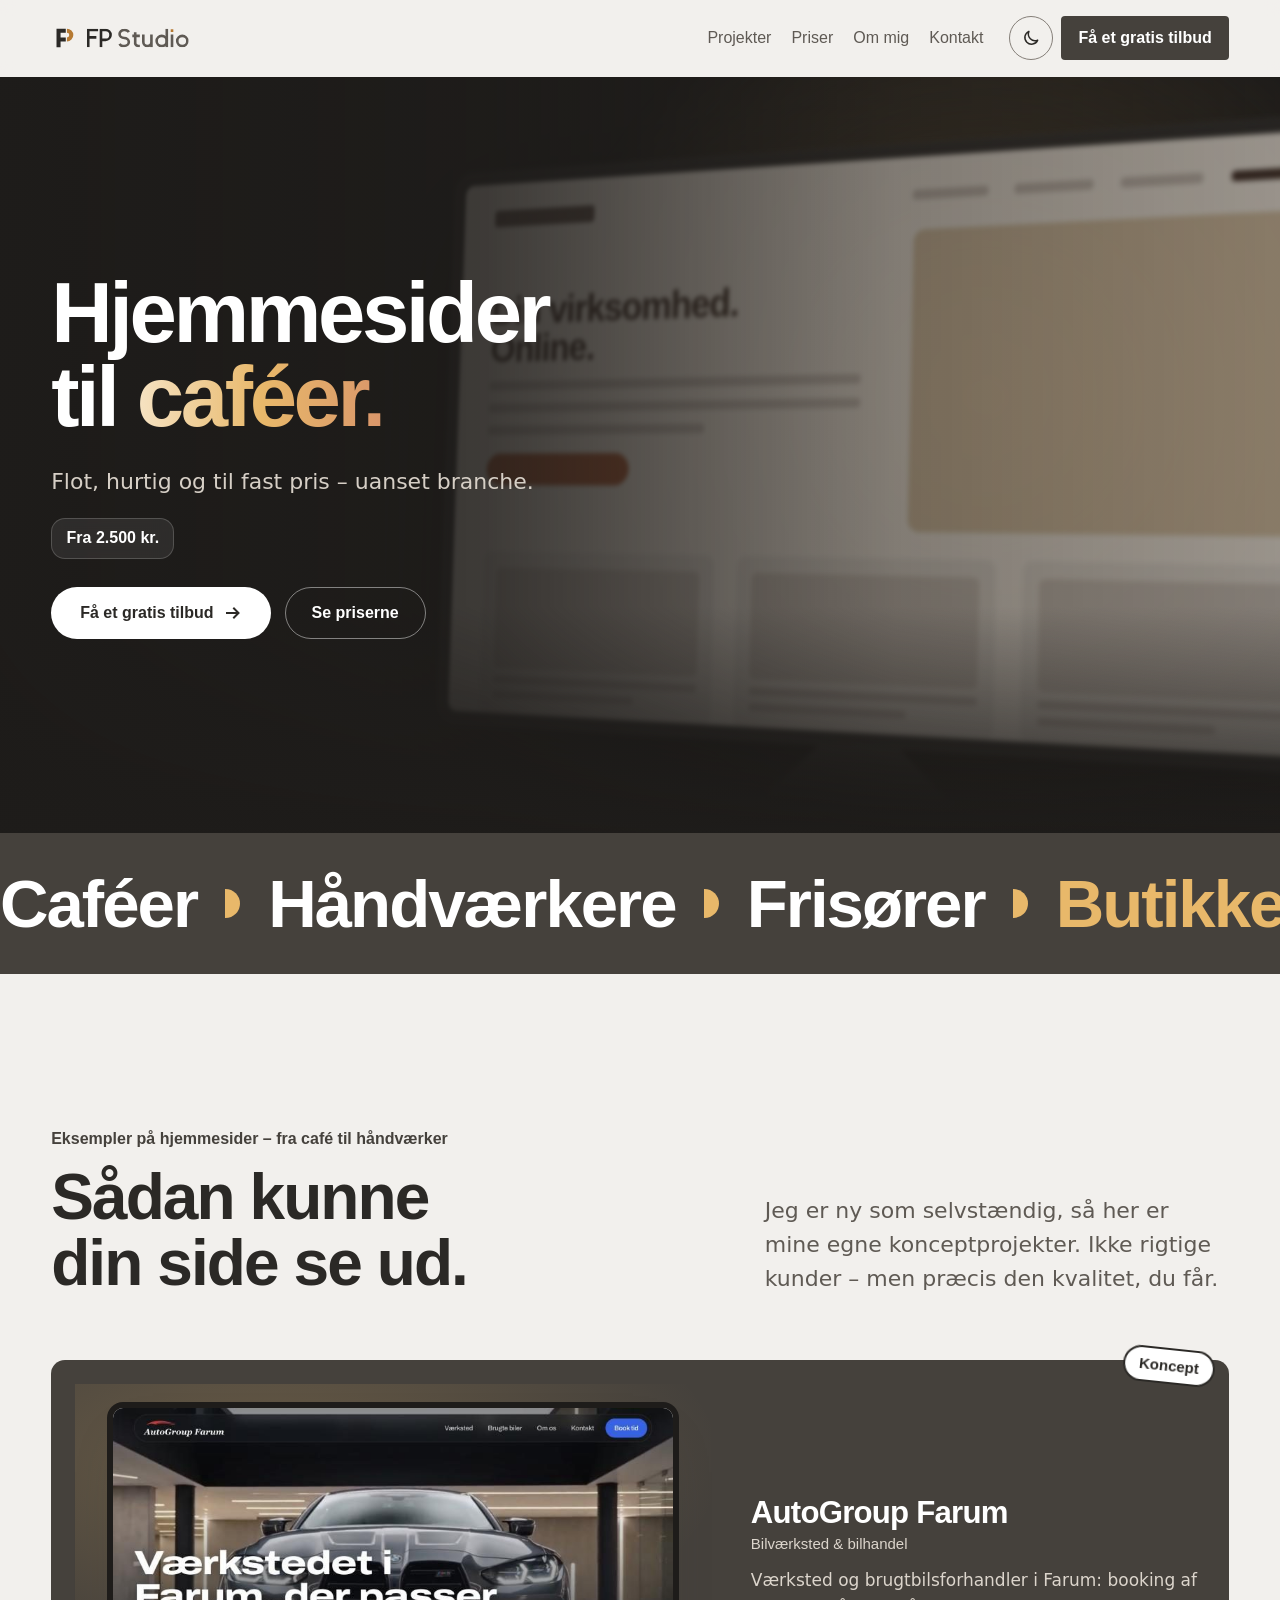
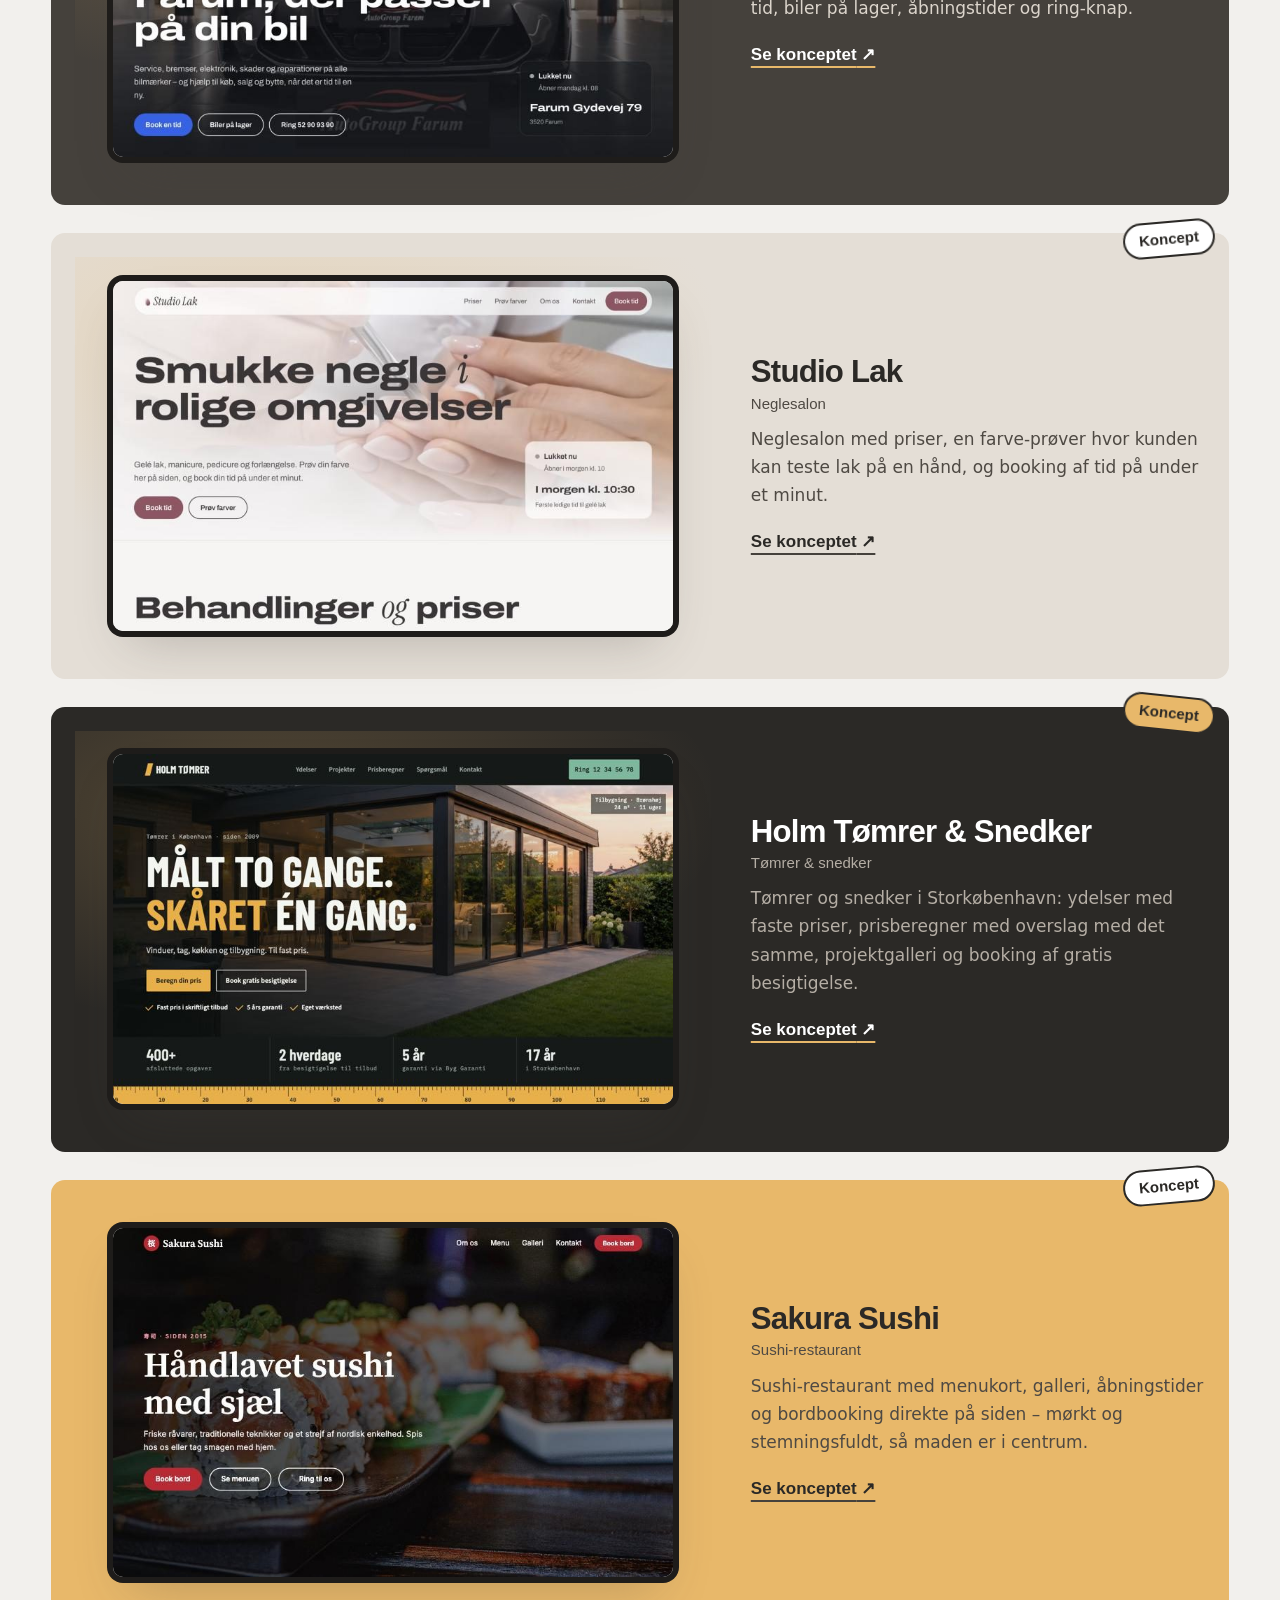
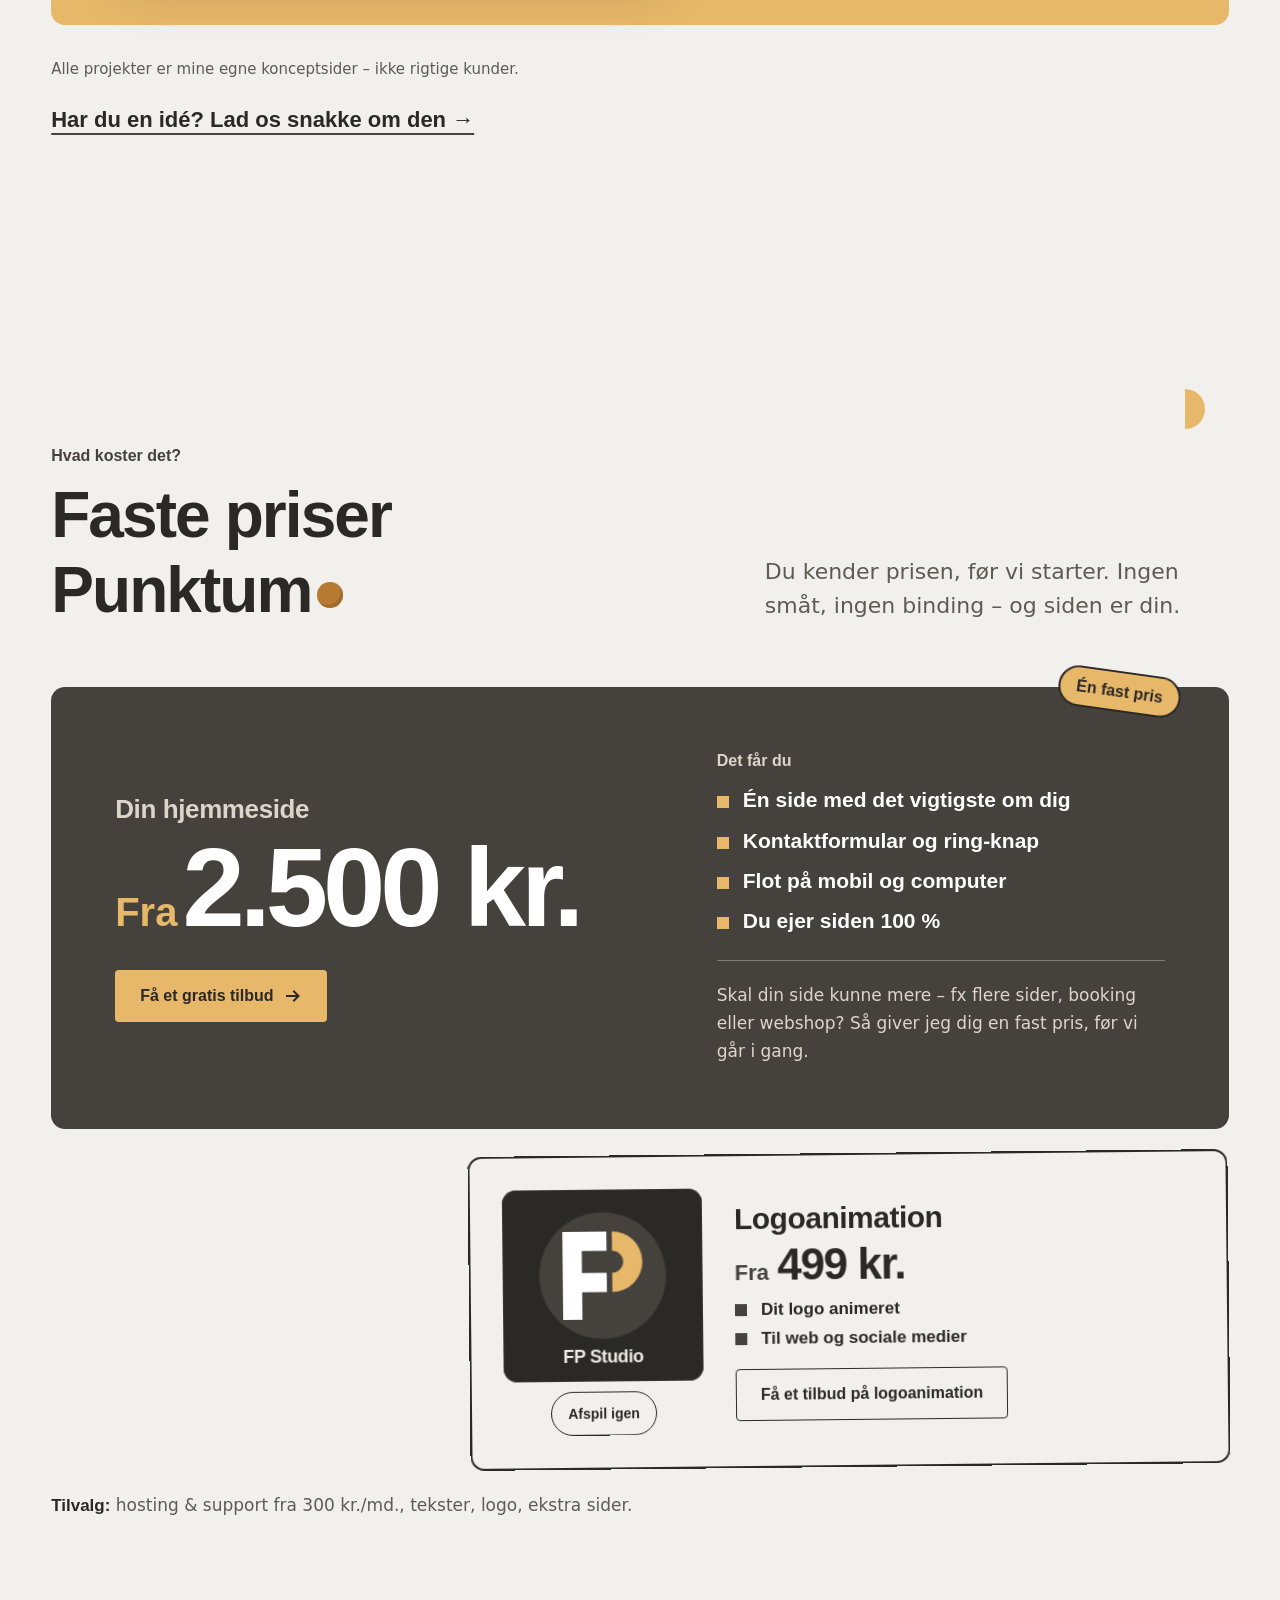
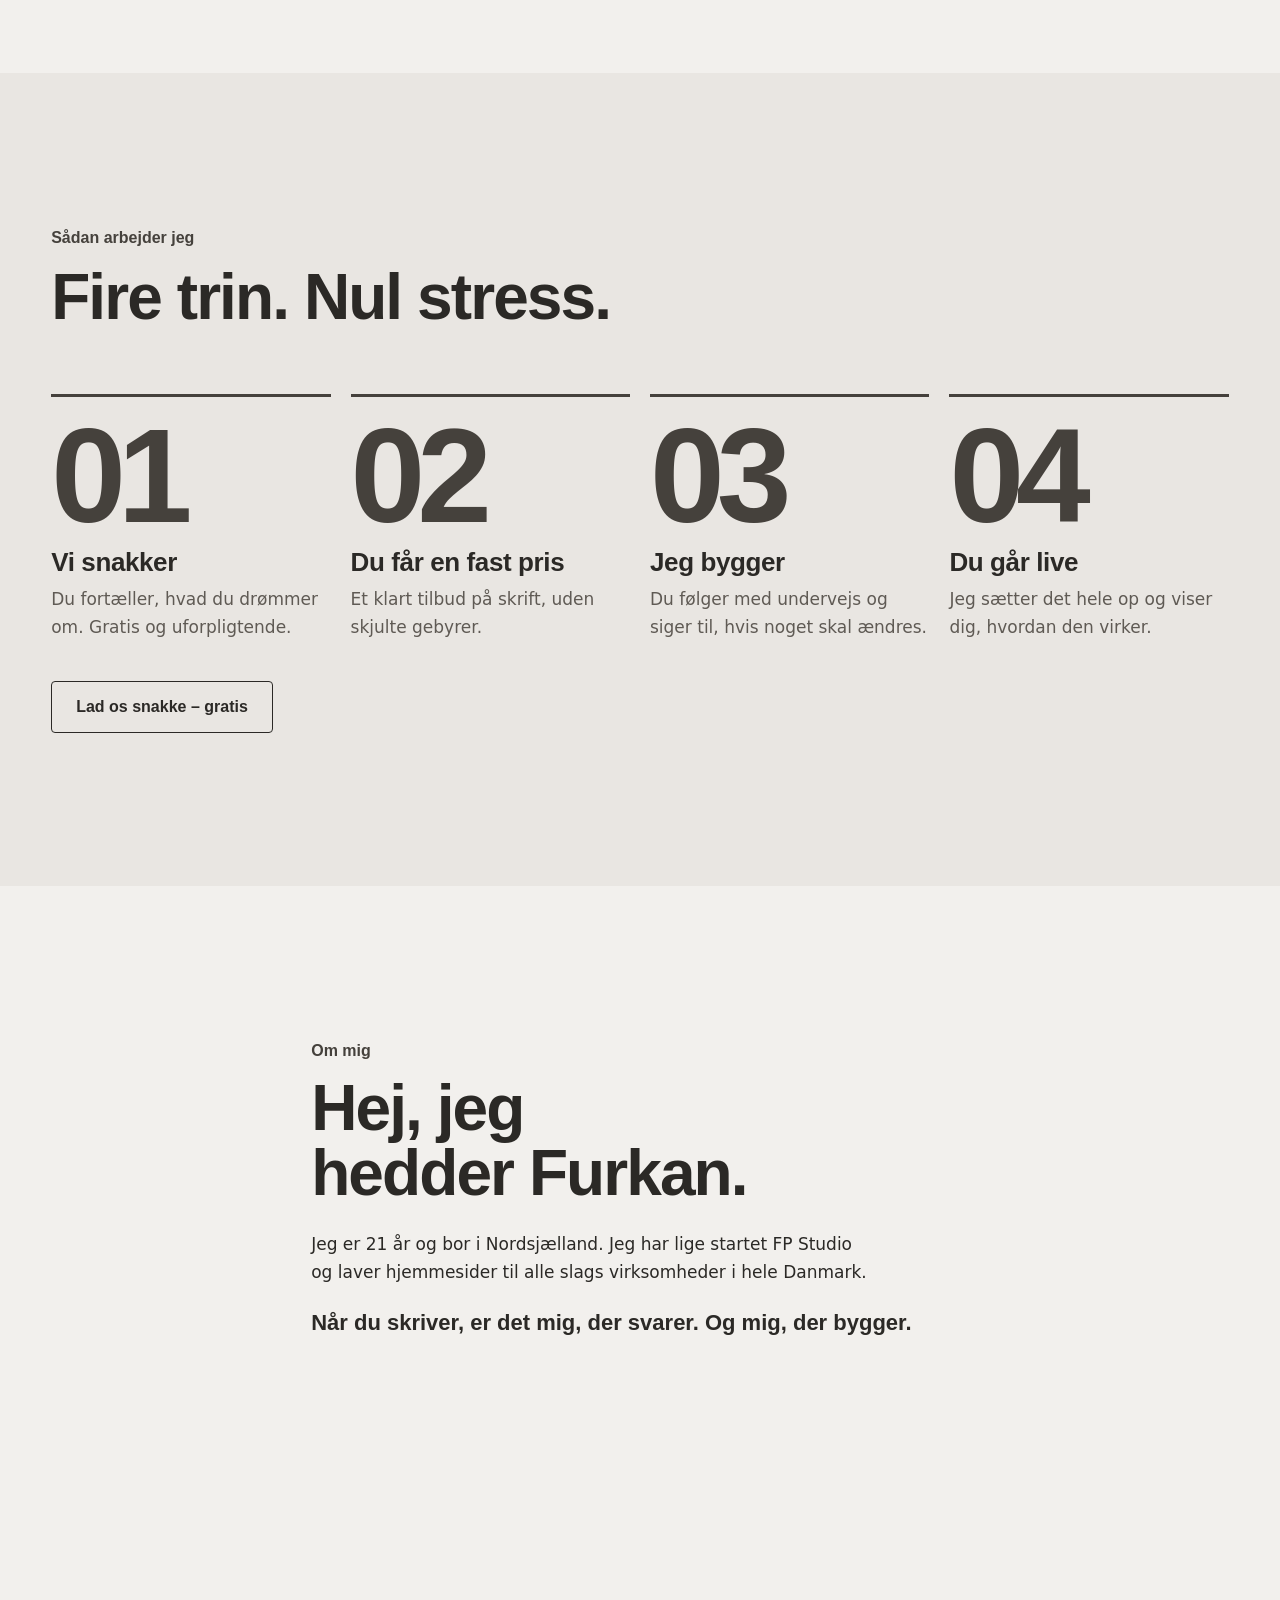
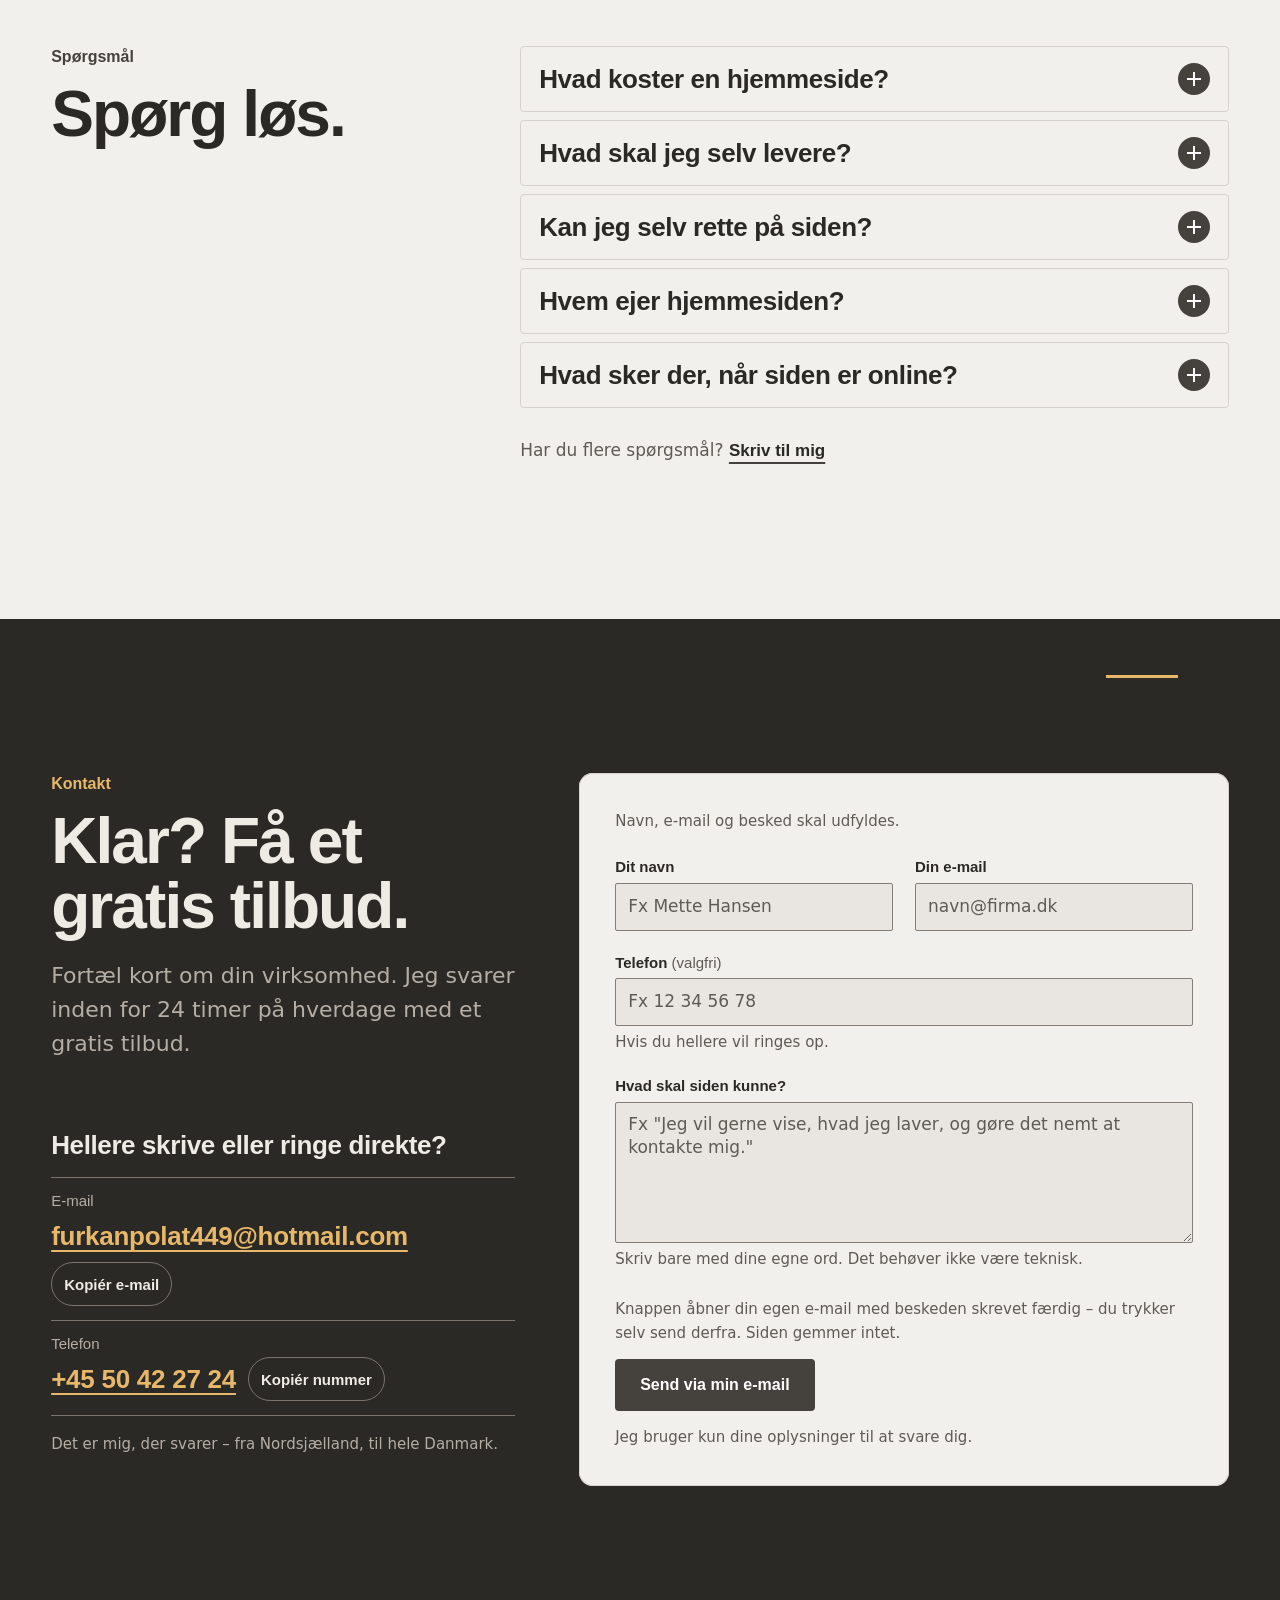
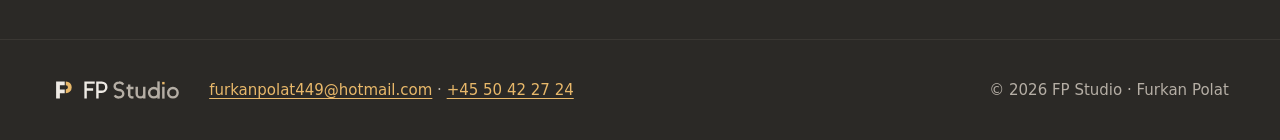
==== commit 14e1b534: "Vis kun "Koncept" på konceptprojekterne Co-Authored-By: Claude Opus 5.5 <noreply@anthropic.com> Clau" ====
--- a/index.html
+++ b/index.html
@@ -202,7 +202,7 @@
         <p>Jeg er ny som selvstændig, så her er mine egne konceptprojekter. Ikke rigtige kunder – men præcis den kvalitet, du får.</p>
       </div>
       <!-- Projekterne står i PROJECTS i js/script.js. Herunder er en forhåndstegnet kopi. -->
-      <ul class="p-grid" id="project-grid"><li class="p-card p-card--cobalt p-card--wide rv" style="--i:0" data-category="auto" aria-labelledby="proj-autogroup"><figure class="project-media project-media--shot"><a class="mk-browser mk-link" href="https://f-polat.github.io/autogroup-farum/" target="_blank" rel="noopener" tabindex="-1" aria-hidden="true"><img class="mk-shot" src="[data-uri]" width="800" height="500" alt="Forsiden af AutoGroup Farum: Værkstedet i Farum, der passer på din bil, med knapperne Book en tid, Biler på lager og Ring" loading="lazy" decoding="async"></a></figure><p class="sticker sticker--status badge--live" style="--r:6deg">Koncept · Lanceret</p><h3 id="proj-autogroup">AutoGroup Farum</h3><p class="p-cat">Bilværksted &amp; bilhandel</p><p class="p-idea">Værksted og brugtbilsforhandler i Farum: booking af tid, biler på lager, åbningstider og ring-knap.</p><p class="p-live"><a class="text-link" href="https://f-polat.github.io/autogroup-farum/" target="_blank" rel="noopener">Se siden live<span class="sr-only"> (åbner i en ny fane)</span> ↗</a></p></li><li class="p-card p-card--soft p-card--wide rv" style="--i:1" data-category="skoenhed" aria-labelledby="proj-studiolak"><figure class="project-media project-media--shot"><a class="mk-browser mk-link" href="https://f-polat.github.io/StudioLak/" target="_blank" rel="noopener" tabindex="-1" aria-hidden="true"><img class="mk-shot" src="[data-uri]" width="800" height="500" alt="Forsiden af Studio Lak: Smukke negle i rolige omgivelser, med knapperne Book tid og Prøv farver" loading="lazy" decoding="async"></a></figure><p class="sticker sticker--status badge--live" style="--r:-5deg">Koncept · Lanceret</p><h3 id="proj-studiolak">Studio Lak</h3><p class="p-cat">Neglesalon</p><p class="p-idea">Neglesalon med priser, en farve-prøver hvor kunden kan teste lak på en hånd, og booking af tid på under et minut.</p><p class="p-live"><a class="text-link" href="https://f-polat.github.io/StudioLak/" target="_blank" rel="noopener">Se siden live<span class="sr-only"> (åbner i en ny fane)</span> ↗</a></p></li><li class="p-card p-card--ink p-card--wide rv" style="--i:2" data-category="haandvaerk" aria-labelledby="proj-holm"><figure class="project-media project-media--shot"><a class="mk-browser mk-link" href="https://f-polat.github.io/Holm-T-mrer/" target="_blank" rel="noopener" tabindex="-1" aria-hidden="true"><img class="mk-shot" src="[data-uri]" width="800" height="500" alt="Forsiden af Holm Tømrer &amp; Snedker: Målt to gange. Skåret én gang., med knapperne Beregn din pris og Book gratis besigtigelse" loading="lazy" decoding="async"></a></figure><p class="sticker sticker--status badge--live" style="--r:6deg">Koncept · Lanceret</p><h3 id="proj-holm">Holm Tømrer &amp; Snedker</h3><p class="p-cat">Tømrer &amp; snedker</p><p class="p-idea">Tømrer og snedker i Storkøbenhavn: ydelser med faste priser, prisberegner med overslag med det samme, projektgalleri og booking af gratis besigtigelse.</p><p class="p-live"><a class="text-link" href="https://f-polat.github.io/Holm-T-mrer/" target="_blank" rel="noopener">Se siden live<span class="sr-only"> (åbner i en ny fane)</span> ↗</a></p></li><li class="p-card p-card--lime p-card--wide rv" style="--i:3" data-category="restaurant" aria-labelledby="proj-sakura"><figure class="project-media project-media--shot"><a class="mk-browser mk-link" href="https://f-polat.github.io/SakuraSushi/" target="_blank" rel="noopener" tabindex="-1" aria-hidden="true"><img class="mk-shot" src="[data-uri]" width="800" height="500" alt="Forsiden af Sakura Sushi: Håndlavet sushi med sjæl, med knapperne Book bord, Se menuen og Ring til os" loading="lazy" decoding="async"></a></figure><p class="sticker sticker--status badge--live" style="--r:-5deg">Koncept · Lanceret</p><h3 id="proj-sakura">Sakura Sushi</h3><p class="p-cat">Sushi-restaurant</p><p class="p-idea">Sushi-restaurant med menukort, galleri, åbningstider og bordbooking direkte på siden – mørkt og stemningsfuldt, så maden er i centrum.</p><p class="p-live"><a class="text-link" href="https://f-polat.github.io/SakuraSushi/" target="_blank" rel="noopener">Se siden live<span class="sr-only"> (åbner i en ny fane)</span> ↗</a></p></li></ul>
+      <ul class="p-grid" id="project-grid"><li class="p-card p-card--cobalt p-card--wide rv" style="--i:0" data-category="auto" aria-labelledby="proj-autogroup"><figure class="project-media project-media--shot"><a class="mk-browser mk-link" href="https://f-polat.github.io/autogroup-farum/" target="_blank" rel="noopener" tabindex="-1" aria-hidden="true"><img class="mk-shot" src="[data-uri]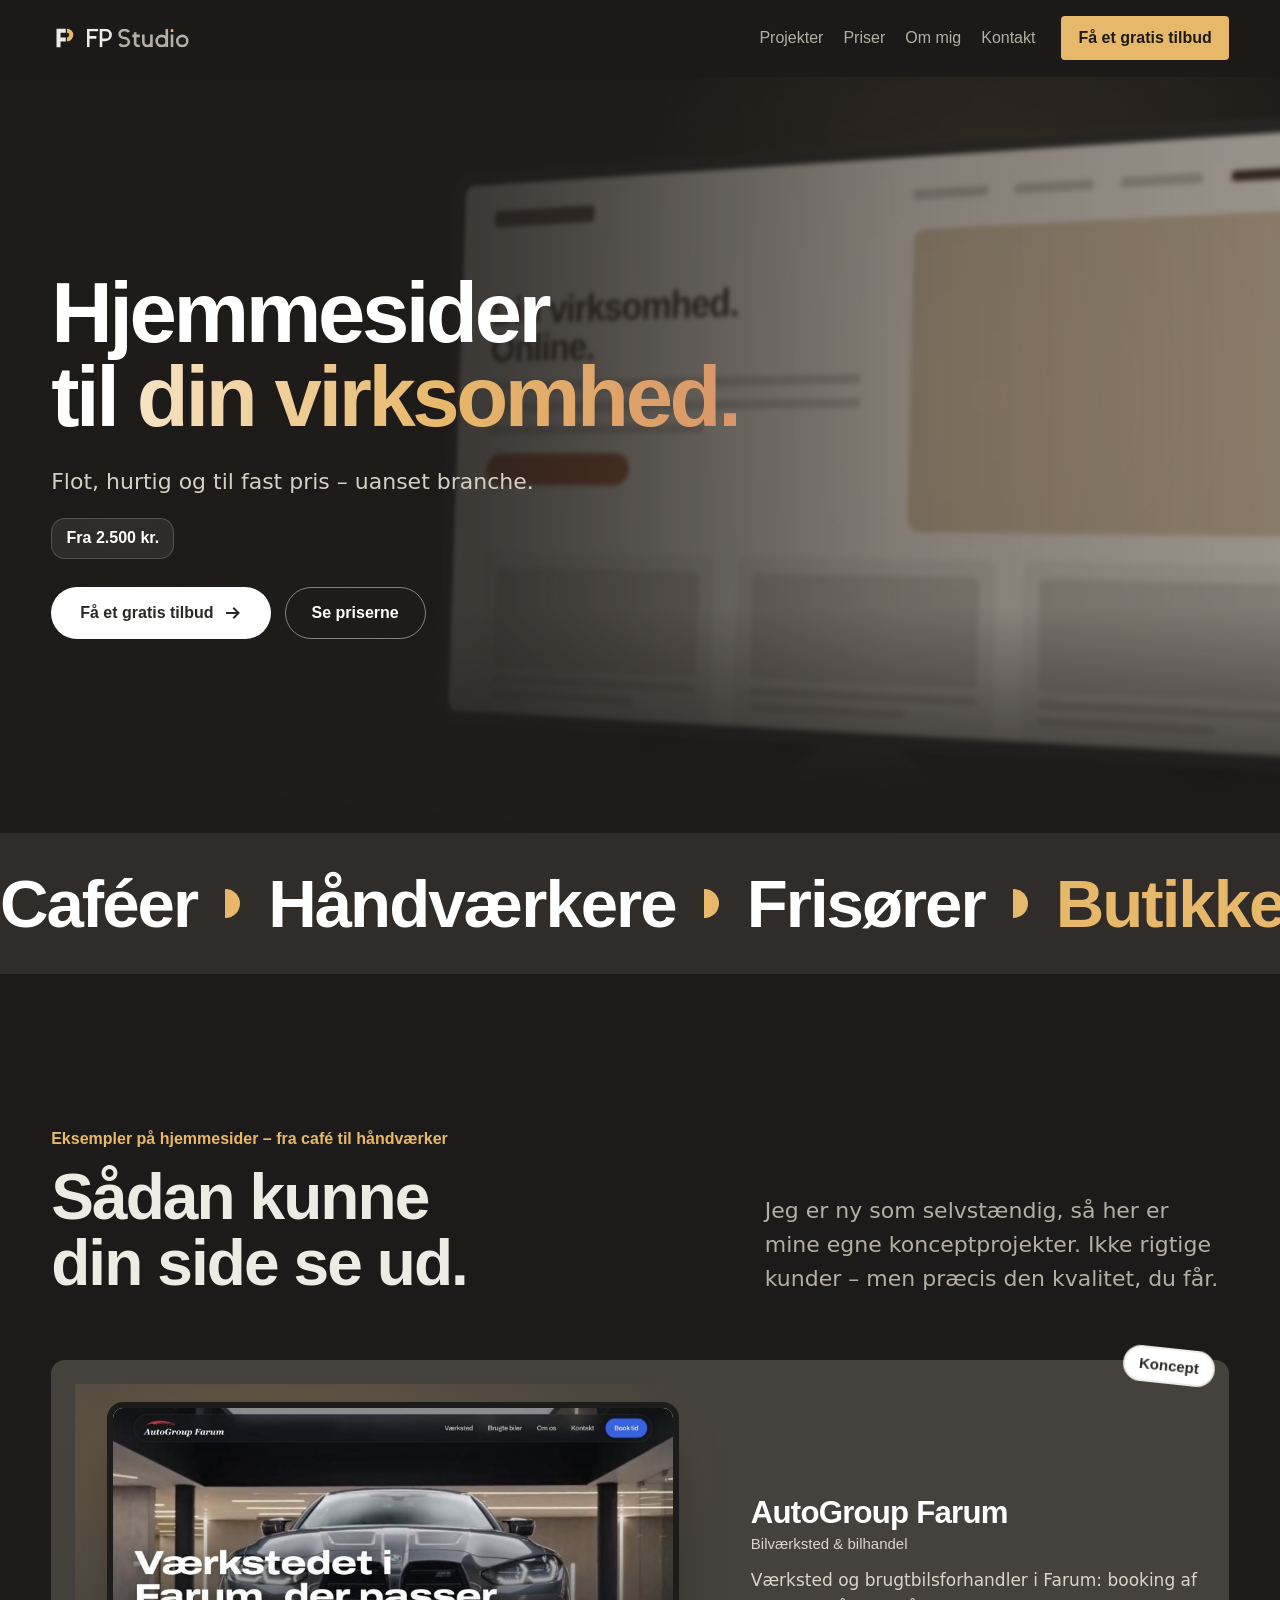
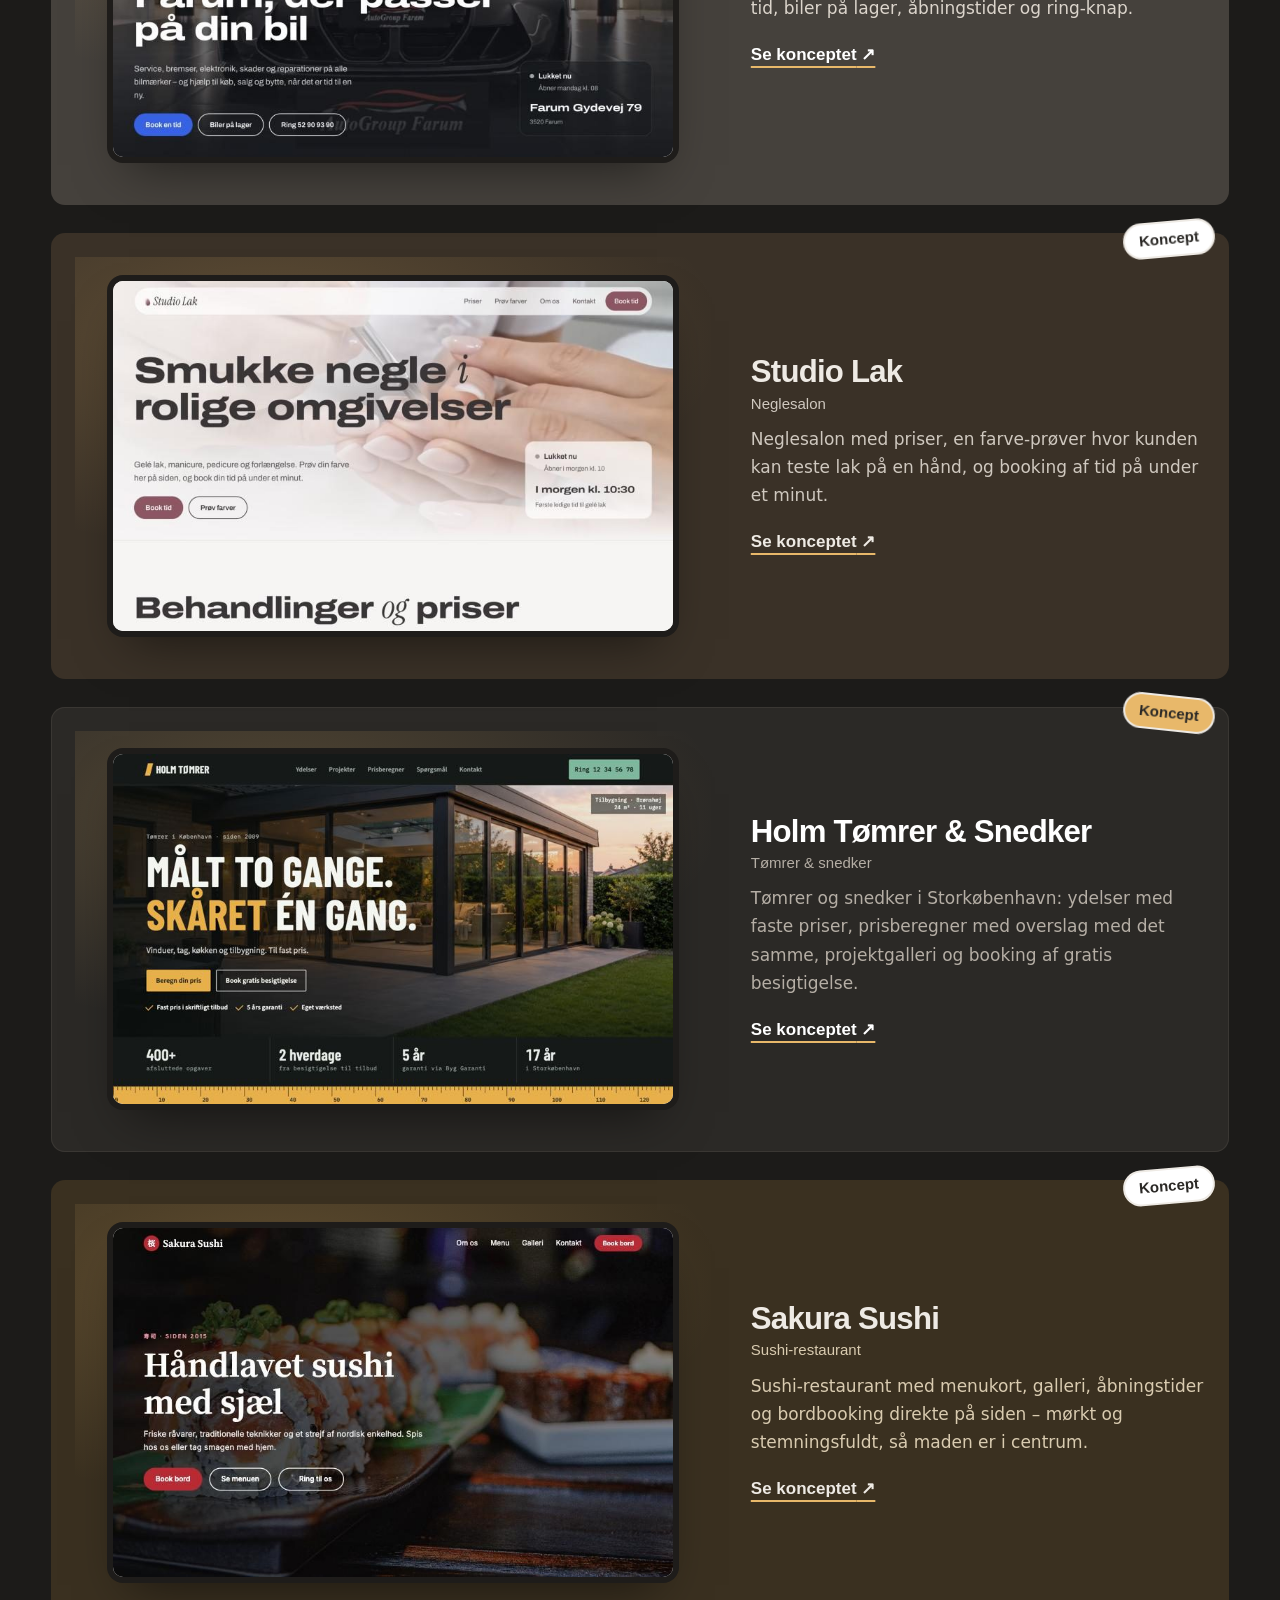
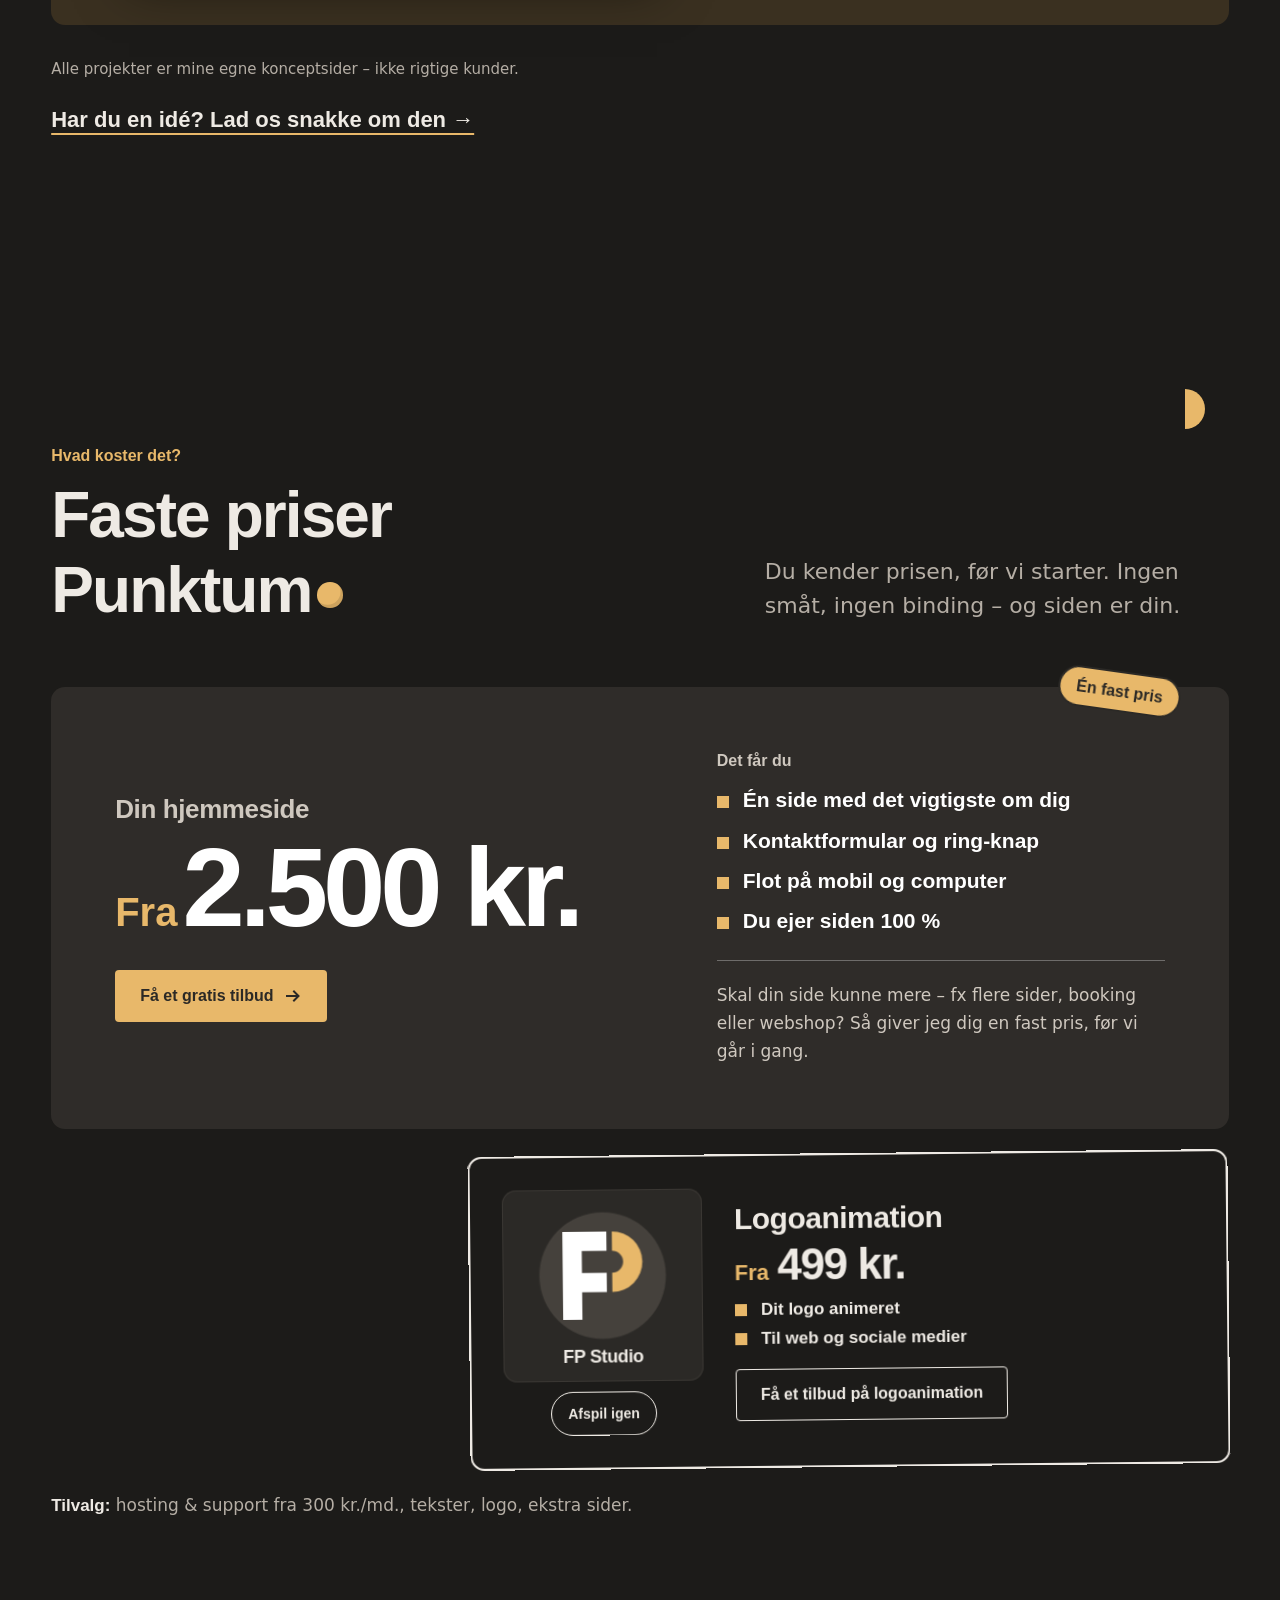
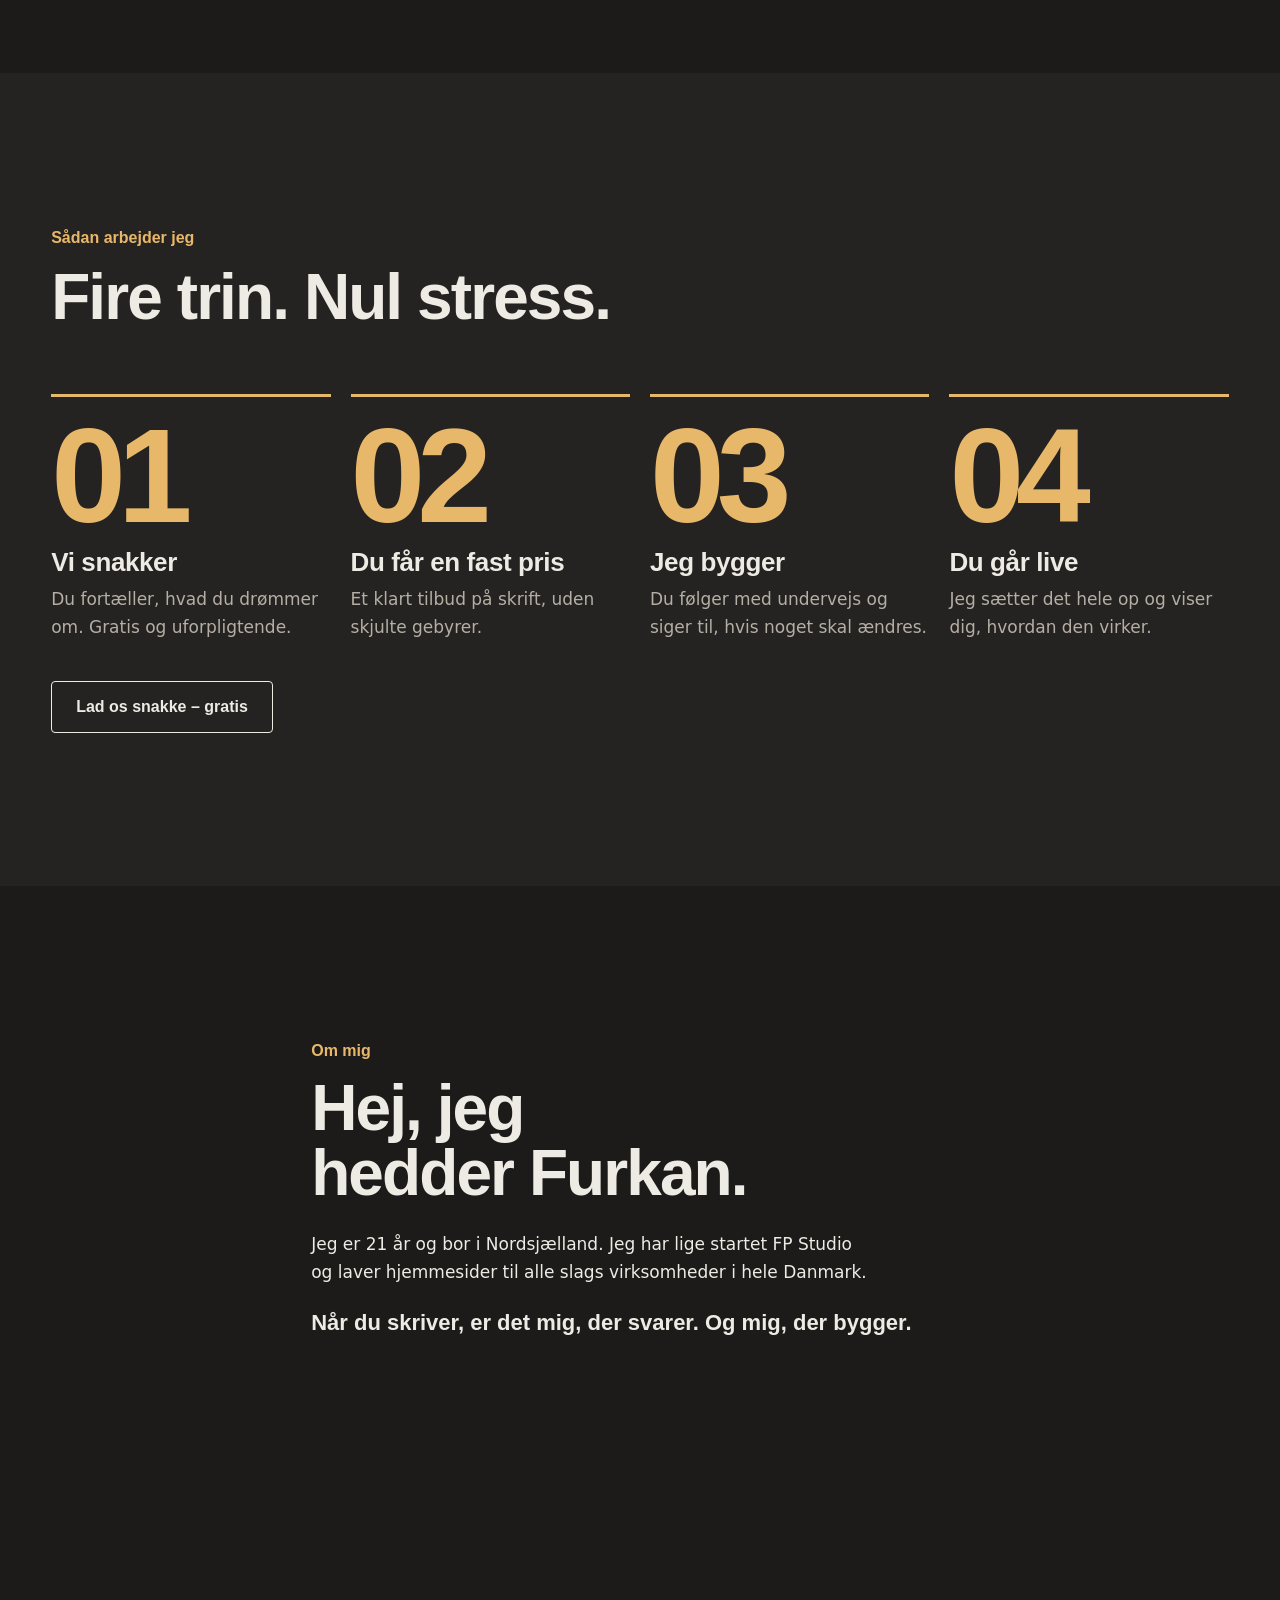
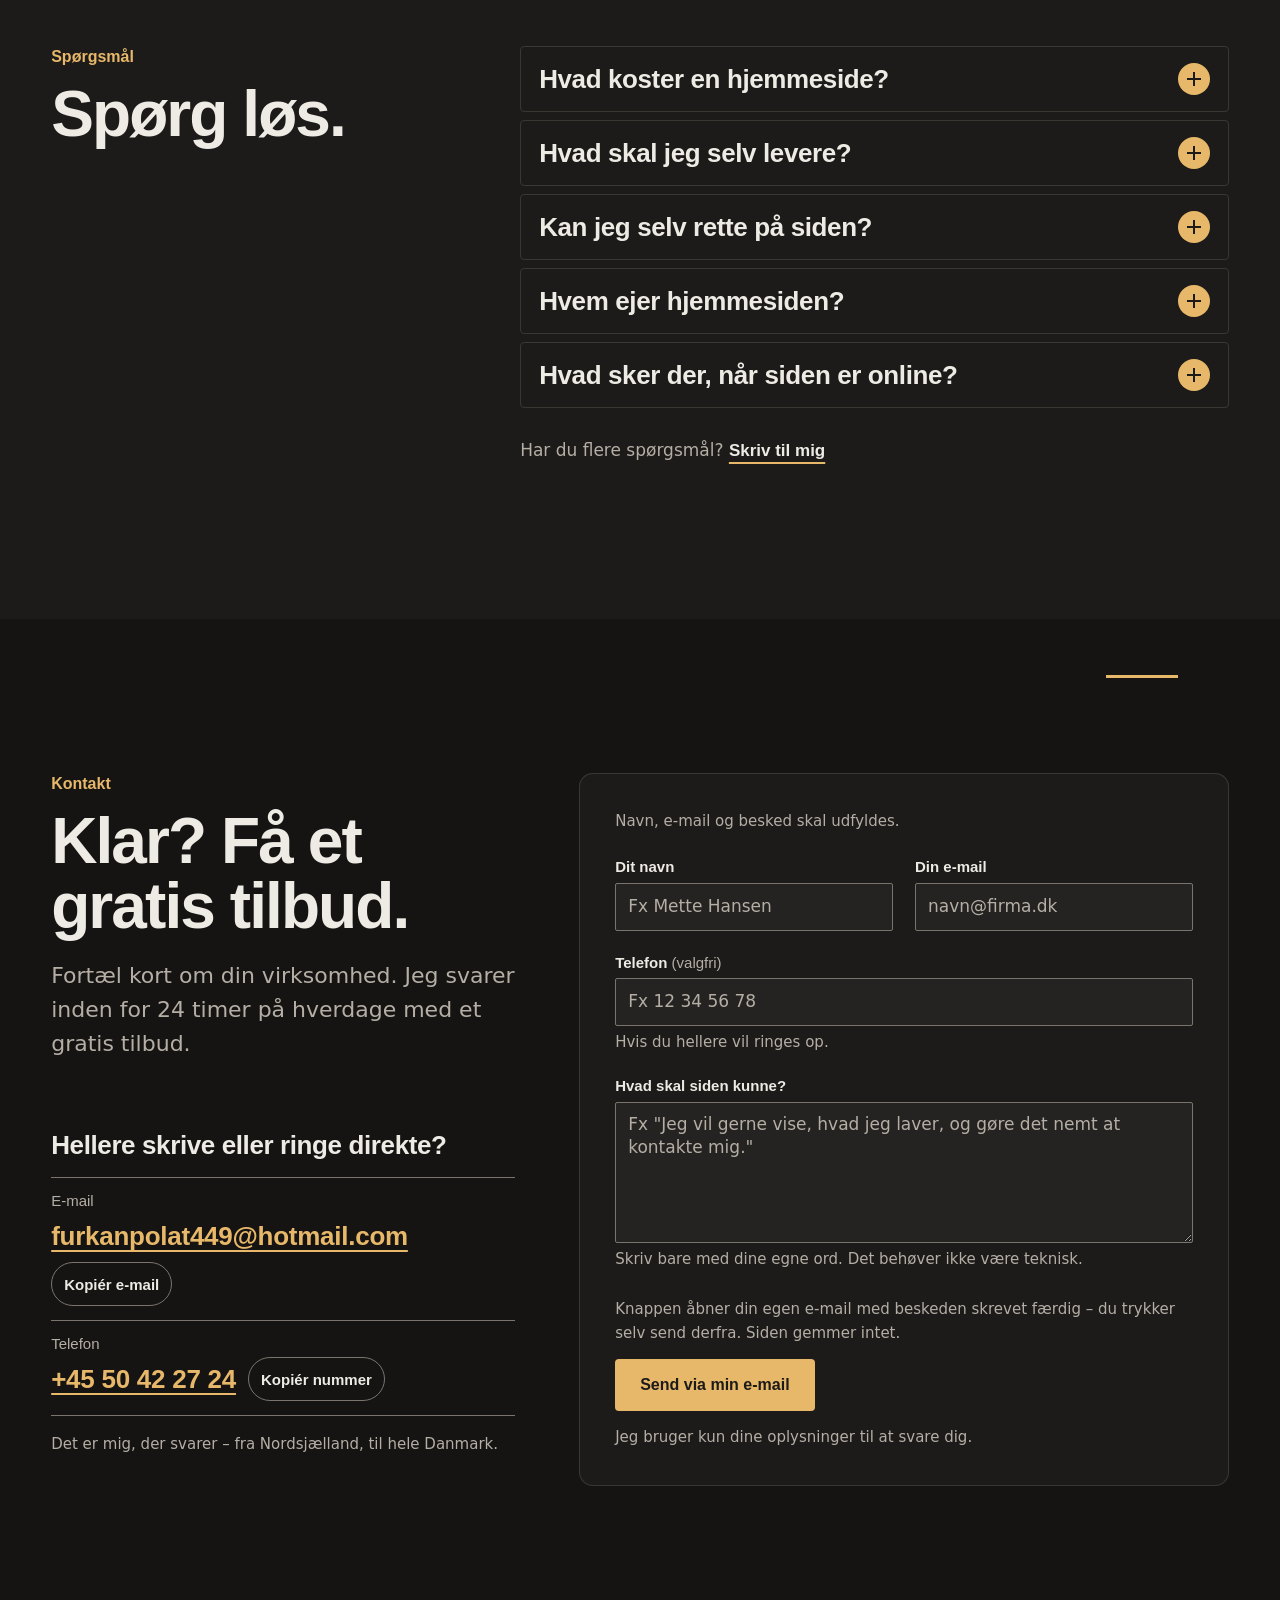
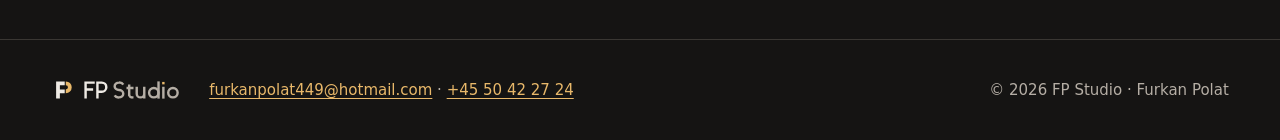
==== commit 03ce61f7: "Fjern lys/mørk-knap – siden er altid mørk Co-Authored-By: Claude Opus 5.5 <noreply@anthropic.com> Cl" ====
--- a/index.html
+++ b/index.html
@@ -1,5 +1,5 @@
 <!doctype html>
-<html lang="da">
+<html lang="da" data-theme="dark">
 <head>
 <meta charset="utf-8">
 <meta name="viewport" content="width=device-width, initial-scale=1, viewport-fit=cover">
@@ -10,8 +10,7 @@
 <meta property="og:site_name" content="FP Studio">
 <meta property="og:title" content="Hjemmeside til din virksomhed fra 2.500 kr. | FP Studio, Nordsjælland">
 <meta property="og:description" content="Hjemmesider til alle slags virksomheder. Fast pris fra 2.500 kr., logoanimation fra 499 kr., ingen binding – og direkte kontakt til mig.">
-<meta name="theme-color" content="#FFFFFF" media="(prefers-color-scheme: light)">
-<meta name="theme-color" content="#1C1B19" media="(prefers-color-scheme: dark)">
+<meta name="theme-color" content="#1C1B19">
 <!-- Før siden går live, når domænet er bekræftet (ingen falske URL'er her):
 <link rel="canonical" href="https://[ditdomæne.dk]/">
 <meta property="og:url" content="https://[ditdomæne.dk]/">
@@ -138,10 +137,6 @@
       </ul>
     </nav>
     <div class="header-actions">
-      <button type="button" class="icon-btn theme-toggle" id="theme-toggle" aria-label="Skift til mørk tilstand" title="Mørk">
-        <svg class="i-moon" viewBox="0 0 24 24" aria-hidden="true" fill="none" stroke="currentColor" stroke-width="1.8" stroke-linejoin="round"><path d="M20 14.5A8 8 0 0 1 9.5 4a8 8 0 1 0 10.5 10.5Z"/></svg>
-        <svg class="i-sun" viewBox="0 0 24 24" aria-hidden="true" fill="none" stroke="currentColor" stroke-width="1.8" stroke-linecap="square"><circle cx="12" cy="12" r="4"/><path d="M12 2.5v2.5M12 19v2.5M2.5 12H5M19 12h2.5M5.3 5.3l1.8 1.8M16.9 16.9l1.8 1.8M5.3 18.7l1.8-1.8M16.9 7.1l1.8-1.8"/></svg>
-      </button>
       <a class="btn btn-primary btn-compact header-cta" href="#kontakt">Få et gratis tilbud</a>
       <button type="button" class="menu-btn" id="menu-btn" aria-expanded="false" aria-controls="mobilmenu" aria-label="Åbn menu"><span aria-hidden="true">Menu</span><span class="bars" aria-hidden="true"></span></button>
     </div>
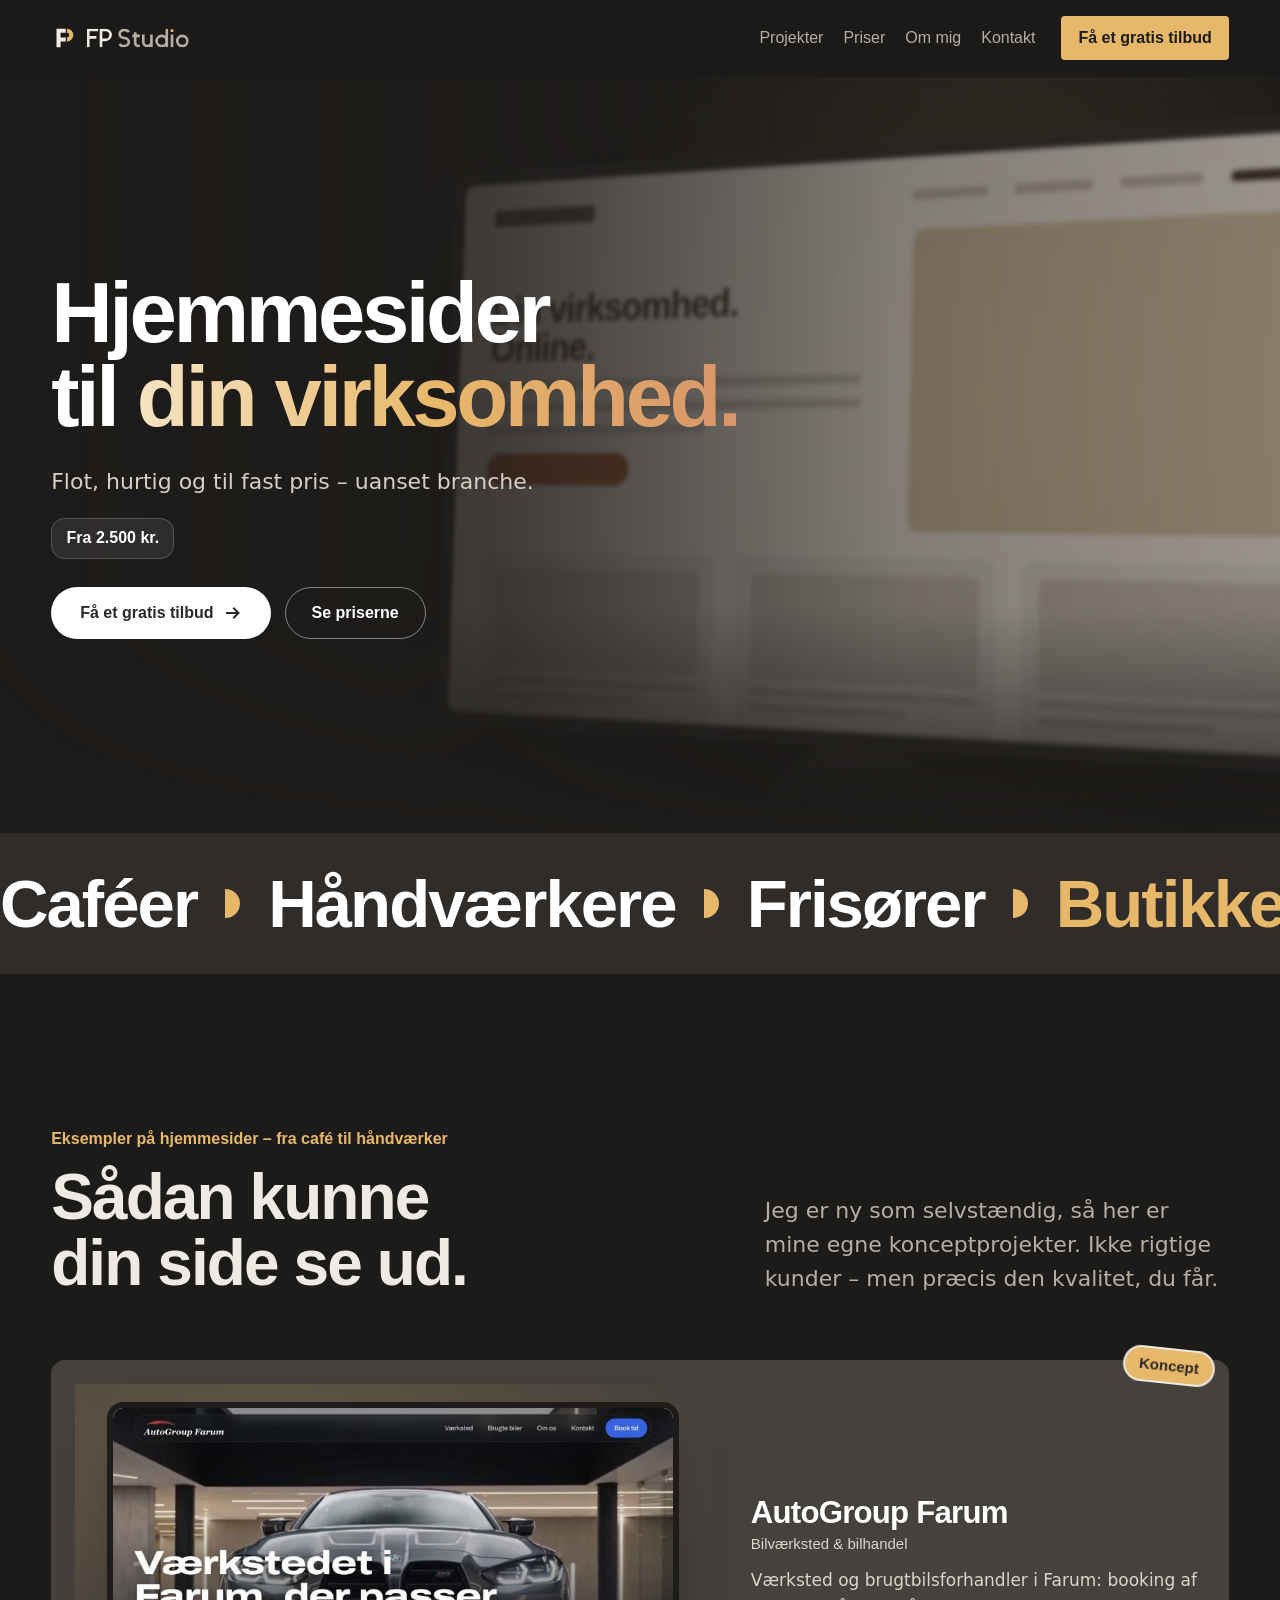
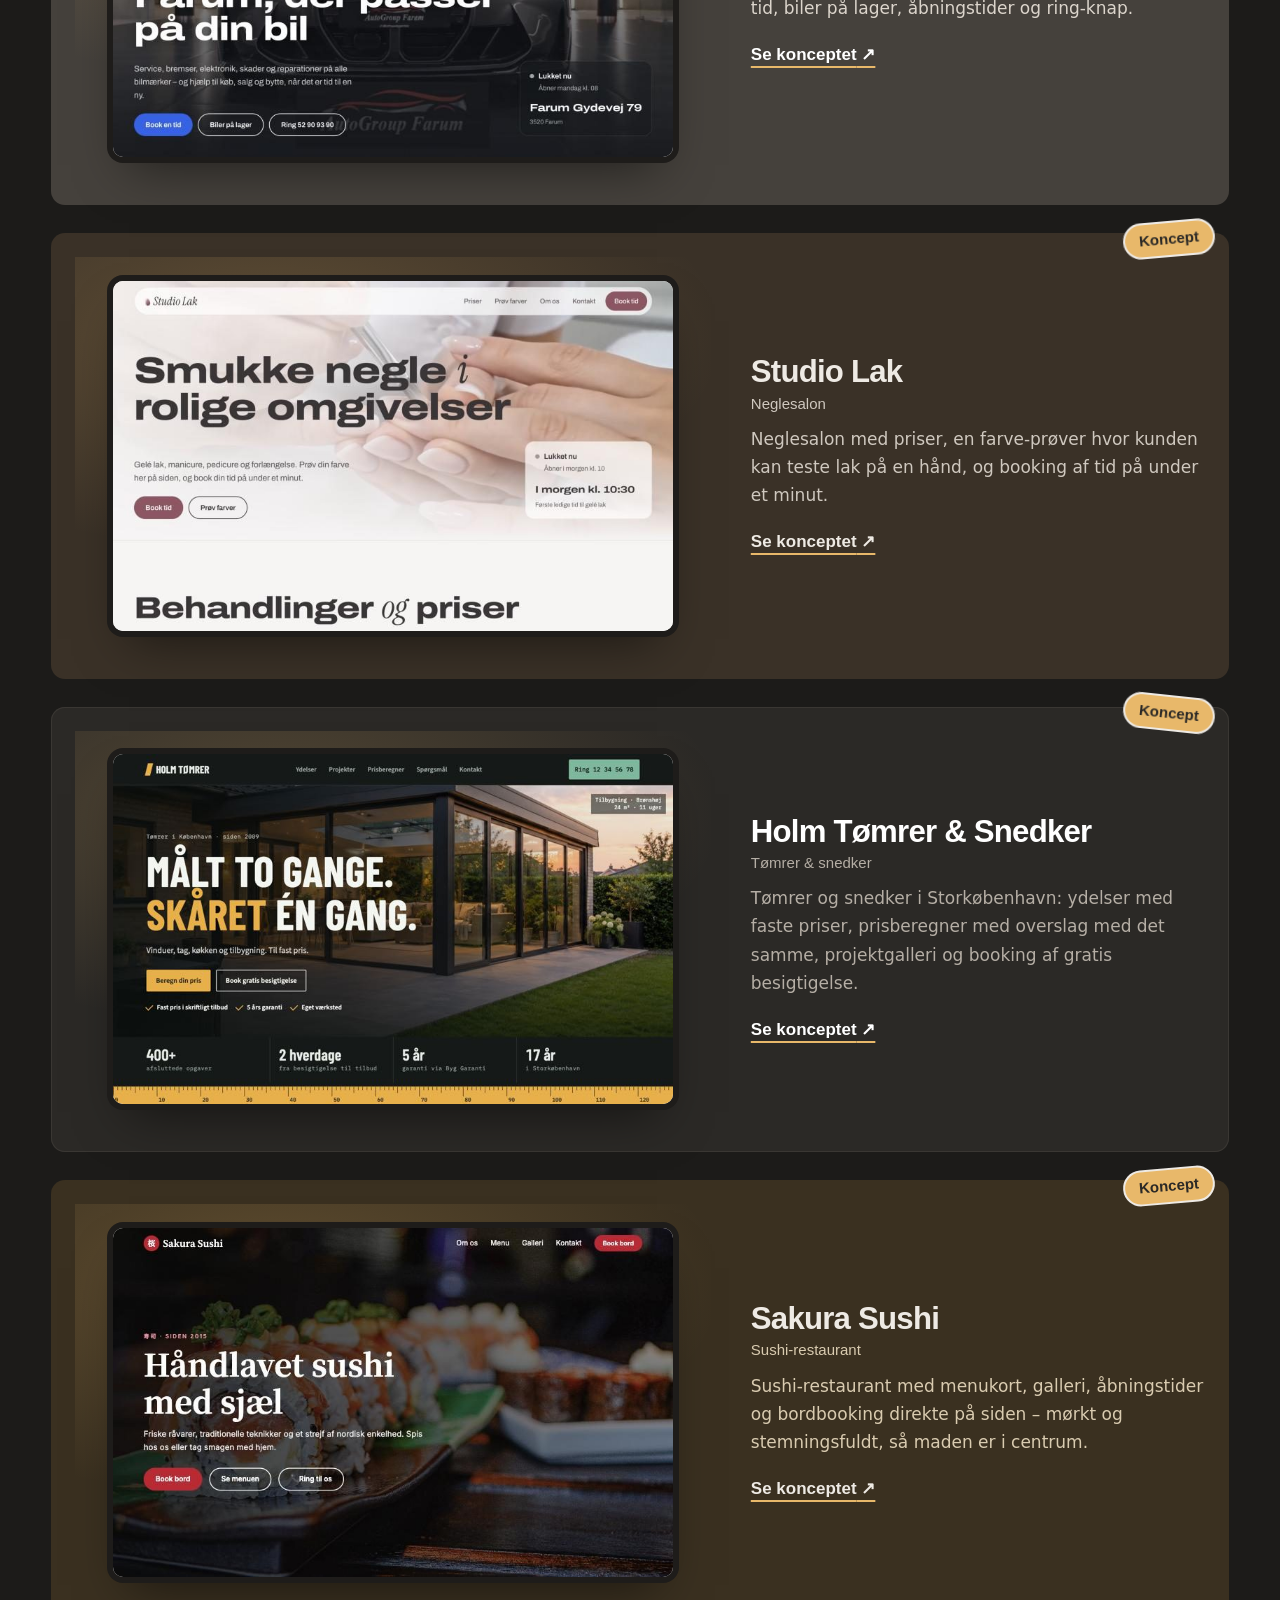
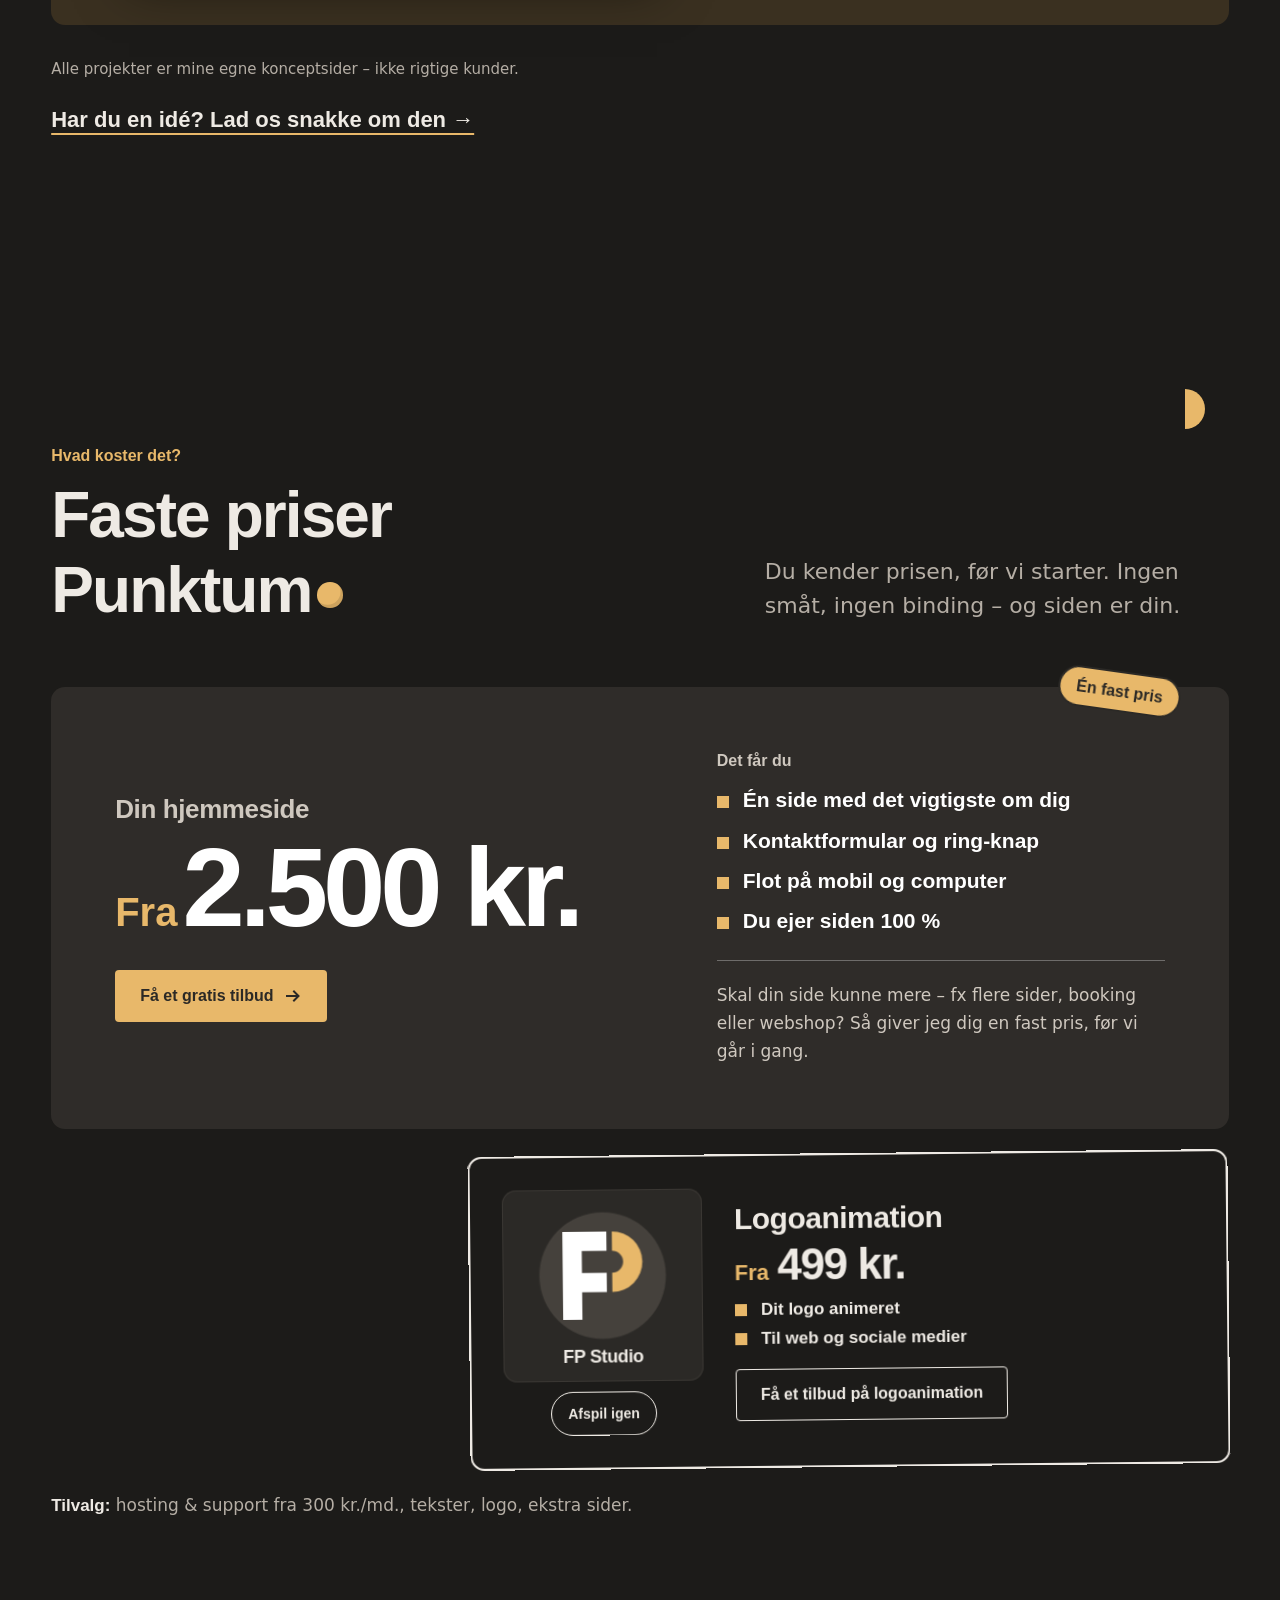
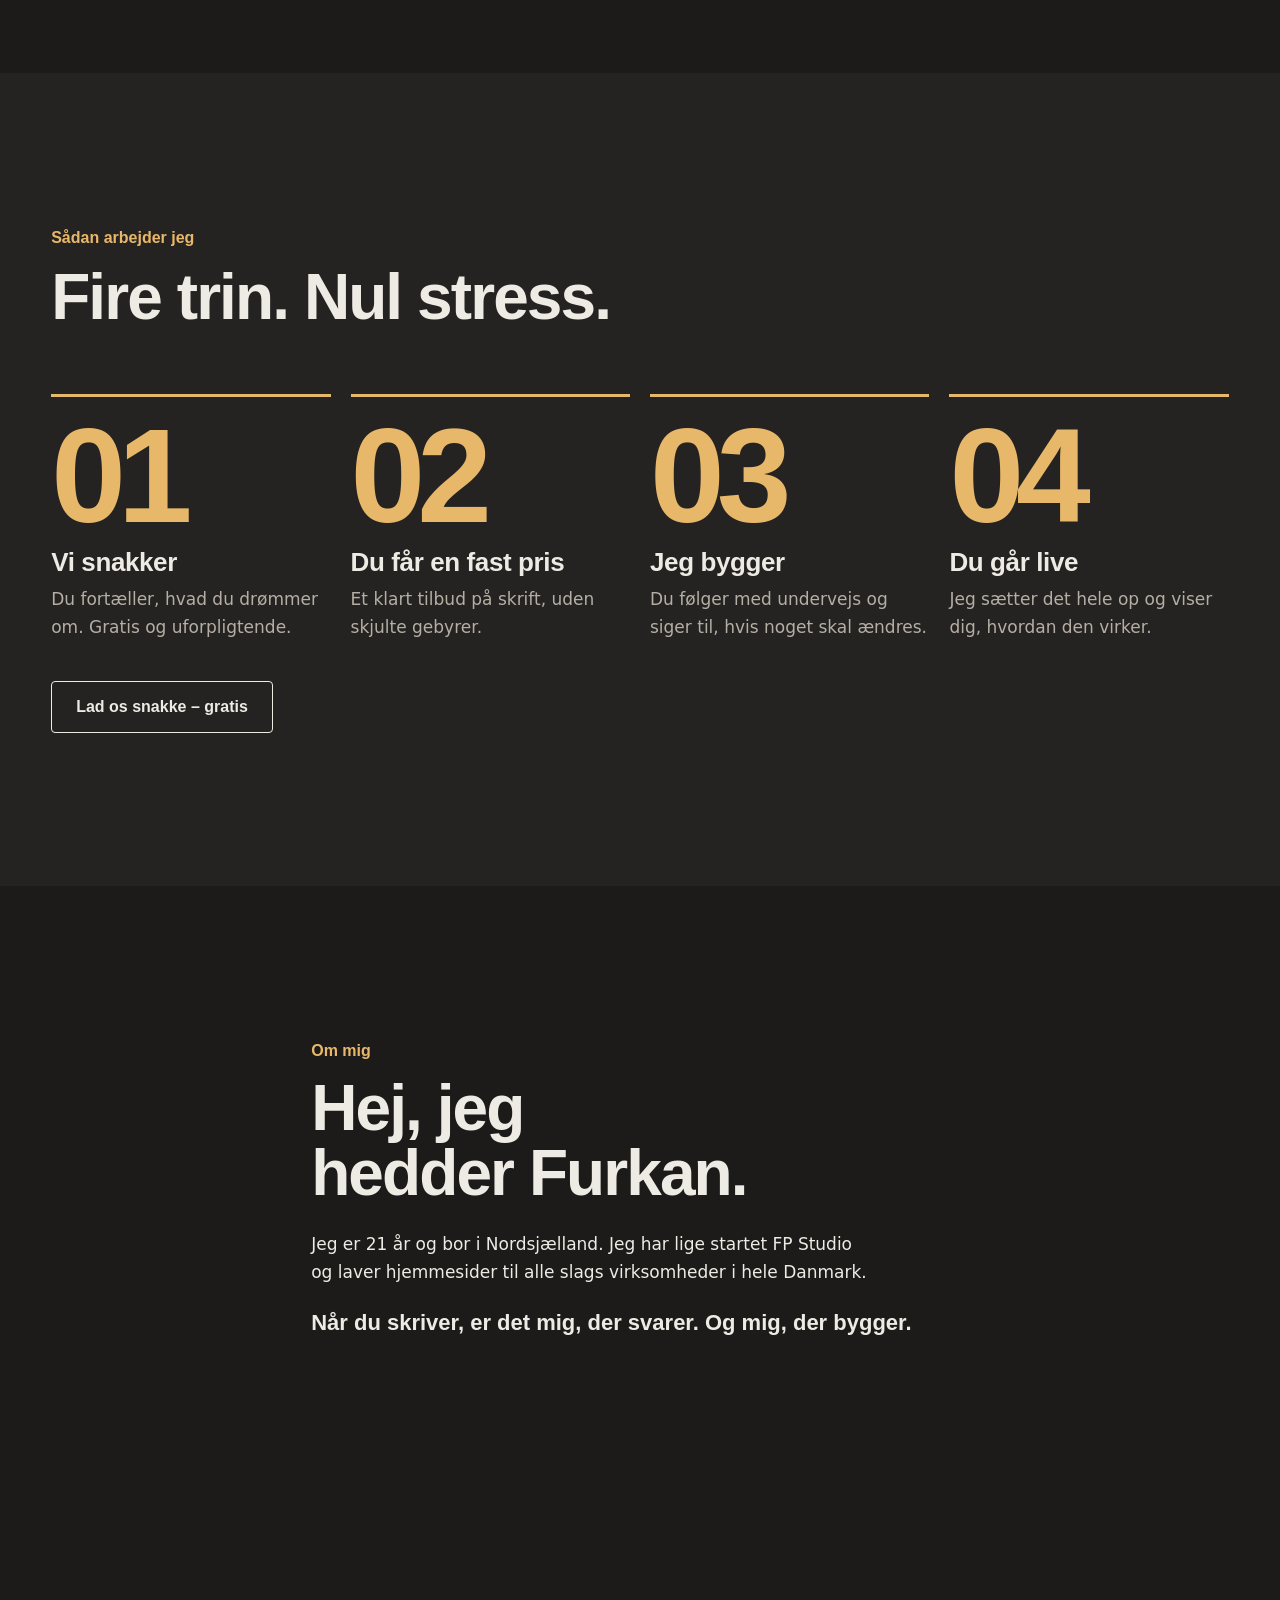
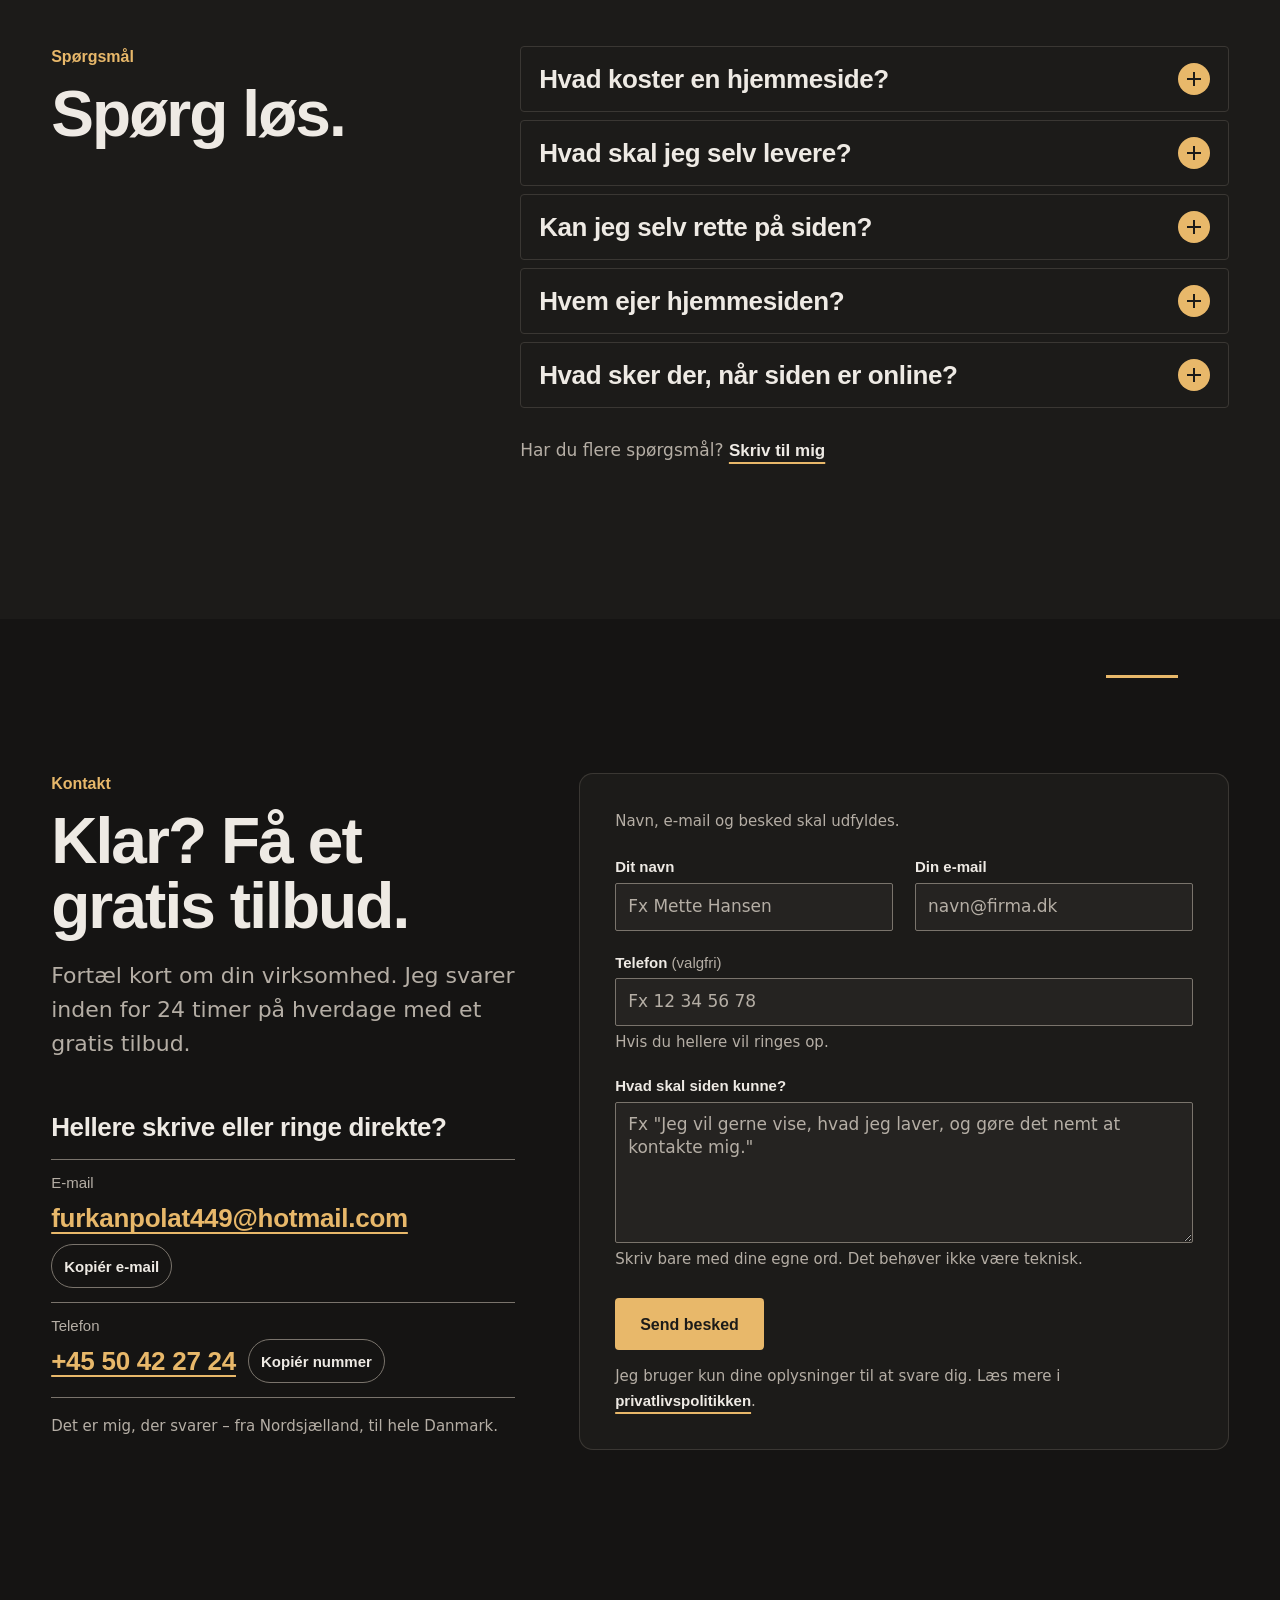
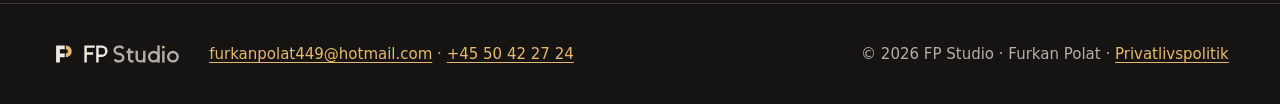
==== commit 2d336e99: "Kontaktformular sender direkte, privatlivspolitik, ikon, delingsbillede og SEO-rettelser - Formulare" ====
--- a/index.html
+++ b/index.html
@@ -3,7 +3,7 @@
 <head>
 <meta charset="utf-8">
 <meta name="viewport" content="width=device-width, initial-scale=1, viewport-fit=cover">
-<title>FP Studio</title>
+<title>Hjemmeside til din virksomhed fra 2.500 kr. | FP Studio</title>
 <meta name="description" content="Hjemmeside til din virksomhed – uanset branche. Fast pris fra 2.500 kr. og logoanimation fra 499 kr. Du ejer siden og taler direkte med mig.">
 <meta property="og:type" content="website">
 <meta property="og:locale" content="da_DK">
@@ -12,14 +12,16 @@
 <meta property="og:description" content="Hjemmesider til alle slags virksomheder. Fast pris fra 2.500 kr., logoanimation fra 499 kr., ingen binding – og direkte kontakt til mig.">
 <meta name="theme-color" content="#1C1B19">
 <!-- Før siden går live, når domænet er bekræftet (ingen falske URL'er her):
-<link rel="canonical" href="https://[ditdomæne.dk]/">
-<meta property="og:url" content="https://[ditdomæne.dk]/">
-<meta property="og:image" content="https://[ditdomæne.dk]/[og-billede-1200x630.png]">
+<link rel="canonical" href="https://fpstudio.dk/">
+<meta property="og:url" content="https://fpstudio.dk/">
+<meta property="og:image" content="https://fpstudio.dk/og-image.png">
 <meta property="og:image:width" content="1200"><meta property="og:image:height" content="630">
 <meta property="og:image:alt" content="FP Studio – hjemmesider til din virksomhed fra 2.500 kr.">
 <meta name="twitter:card" content="summary_large_image">
 -->
-<link rel="icon" type="image/svg+xml" href="data:image/svg+xml,%3Csvg xmlns=%22http://www.w3.org/2000/svg%22 viewBox=%220 0 48 48%22%3E%3Crect width=%2248%22 height=%2248%22 rx=%226%22 fill=%22#2340E6%22/%3E%3Cg transform=%22translate(-0.50 0)%22%3E%3Cpath fill=%22#FFFFFF%22 d=%22M10 8H26V15H17V23H26V30H17V40H10Z%22/%3E%3Cpath fill=%22#D9F45B%22 d=%22M28 8A11.0 11.0 0 0 1 28 30V23A4.0 4.0 0 0 0 28 15Z%22/%3E%3C/g%3E%3C/svg%3E">
+<link rel="icon" type="image/svg+xml" href="favicon.svg">
+<link rel="icon" type="image/png" sizes="32x32" href="favicon-32.png">
+<link rel="apple-touch-icon" href="apple-touch-icon.png">
 <link rel="preconnect" href="https://fonts.googleapis.com">
 <link rel="preconnect" href="https://fonts.gstatic.com" crossorigin>
 <link rel="stylesheet" href="https://fonts.googleapis.com/css2?family=Familjen+Grotesk:wght@500;600;700&family=Instrument+Sans:wght@400;500;600&display=swap">
@@ -31,6 +33,8 @@
   {
    "@type": "ProfessionalService",
    "name": "FP Studio",
+   "url": "https://fpstudio.dk/",
+   "image": "https://fpstudio.dk/og-image.png",
    "description": "Hjemmesider til alle slags virksomheder – uanset branche. Fast pris fra 2.500 kr.",
    "founder": {
     "@type": "Person",
@@ -375,15 +379,20 @@
               </div>
             </div>
             <div class="form-actions">
-              <p class="form-note">Knappen åbner din egen e-mail med beskeden skrevet færdig – du trykker selv send derfra. Siden gemmer intet.</p>
-              <button type="submit" class="btn btn-primary" id="submit-btn">Send via min e-mail</button>
-              <p class="privacy">Jeg bruger kun dine oplysninger til at svare dig.</p>
+              <button type="submit" class="btn btn-primary" id="submit-btn">Send besked</button>
+              <p class="privacy">Jeg bruger kun dine oplysninger til at svare dig. Læs mere i <a class="text-link" href="privatlivspolitik.html">privatlivspolitikken</a>.</p>
+              <p class="form-status" id="form-status" role="status" aria-live="polite"></p>
             </div>
           </form>
 
+          <div class="ready" id="besked-sendt" tabindex="-1" hidden>
+            <h3>Tak – din besked er sendt</h3>
+            <p>Jeg har modtaget din besked og svarer inden for 24 timer på hverdage. Haster det, kan du ringe på <span class="nowrap" data-contact="phone">+45 50 42 27 24</span>.</p>
+          </div>
+
           <div class="ready" id="besked-klar" tabindex="-1" hidden>
-            <h3>Din besked er skrevet færdig</h3>
-            <p>Dit mailprogram burde være åbnet med beskeden klar – tryk send dér. <strong>Åbnede dit mailprogram ikke?</strong> Kopiér beskeden, og send den til <span class="nowrap" data-contact="email">furkanpolat449@hotmail.com</span> fra din egen e-mail. Jeg svarer inden for 24 timer på hverdage.</p>
+            <h3>Beskeden kunne ikke sendes automatisk</h3>
+            <p>Noget gik galt, men din besked er ikke tabt. Dit mailprogram burde være åbnet med beskeden klar – tryk send dér. <strong>Åbnede dit mailprogram ikke?</strong> Kopiér beskeden, og send den til <span class="nowrap" data-contact="email">furkanpolat449@hotmail.com</span> fra din egen e-mail. Jeg svarer inden for 24 timer på hverdage.</p>
             <dl class="msg-meta">
               <div class="to-row"><dt>Til</dt><dd><span id="msg-to" data-contact="email">furkanpolat449@hotmail.com</span><button type="button" class="copy-btn" id="copy-to" data-label="Kopiér e-mail">Kopiér e-mail</button></dd></div>
               <div><dt>Emne</dt><dd id="msg-subject"></dd></div>
@@ -430,7 +439,7 @@
   <div class="wrap footer-row">
     <a class="footer-logo" href="#top" aria-label="FP Studio – til forsiden"><svg class="logo logo-full" viewBox="0 0 241.5 48" width="145" height="29" aria-hidden="true" focusable="false"><g transform="translate(-0.5 0)"><path class="ink" d="M10 8H26V15H17V23H26V30H17V40H10Z"/><path class="arc" d="M28 8A11 11 0 0 1 28 30V23A4 4 0 0 0 28 15Z"/></g><g transform="translate(62 0)"><path class="ink-s" d="M2.25 40V10.25H19.25M2.25 23H16.25" fill="none" stroke-width="4.5" stroke-linecap="butt" stroke-linejoin="miter"/><path class="ink-s" d="M24.25 40V10.25H32.25A8.5 8.5 0 0 1 32.25 27.25H24.25" fill="none" stroke-width="4.5" stroke-linecap="butt" stroke-linejoin="miter"/><path class="studio" d="M72.25 14.03125A8 6.875 0 0 0 64.25 10.25A8 6.875 0 0 0 56.25 17.125A8 6.875 0 0 0 64.25 24A8 6.875 0 0 1 72.25 30.875A8 6.875 0 0 1 64.25 37.75A8 6.875 0 0 1 56.25 33.96875" fill="none" stroke-width="4.5" stroke-linecap="butt" stroke-linejoin="miter"/><path class="studio" d="M83.25 14V34A6 6 0 0 0 89.25 37.75H91.25M78.25 20.25H91.25" fill="none" stroke-width="4.5" stroke-linecap="butt" stroke-linejoin="miter"/><path class="studio" d="M97.25 18V30.75A7 7 0 0 0 111.25 30.75M111.25 18V40" fill="none" stroke-width="4.5" stroke-linecap="butt" stroke-linejoin="miter"/><path class="studio" d="M129 20.25A8.75 8.75 0 1 0 129 37.75A8.75 8.75 0 1 0 129 20.25Z" fill="none" stroke-width="4.5" stroke-linecap="butt" stroke-linejoin="miter"/><path class="studio" d="M137.75 8V40" fill="none" stroke-width="4.5" stroke-linecap="butt" stroke-linejoin="miter"/><path class="studio" d="M146.75 18V40" fill="none" stroke-width="4.5" stroke-linecap="butt" stroke-linejoin="miter"/><path class="dot" d="M144.5 9h4.5v4.5h-4.5Z"/><path class="studio" d="M164.5 20.25A8.75 8.75 0 1 0 164.5 37.75A8.75 8.75 0 1 0 164.5 20.25Z" fill="none" stroke-width="4.5" stroke-linecap="butt" stroke-linejoin="miter"/></g></svg></a>
     <p class="footer-contact"><a href="mailto:furkanpolat449@hotmail.com" data-contact="email">furkanpolat449@hotmail.com</a> · <a class="num" href="tel:+4550422724" data-contact="phone">+45 50 42 27 24</a></p>
-    <p class="footer-legal">© <span id="year">2026</span> FP Studio · Furkan Polat</p>
+    <p class="footer-legal">© <span id="year">2026</span> FP Studio · Furkan Polat · <a href="privatlivspolitik.html">Privatlivspolitik</a></p>
   </div>
 </footer>
 <script src="script.js"></script>
--- a/styles.css
+++ b/styles.css
@@ -292,7 +292,7 @@
 .mk-browser { position: relative; z-index: 2; width: 80%; border-radius: 8px; overflow: hidden; box-shadow: var(--shadow-lift); background: #FFFFFF; transform: translateX(-6%); transition: transform 320ms var(--ease-out); }
 .mk-browser svg, .mk-phone svg { display: block; width: 100%; height: auto; filter: var(--mock-filter); }
 .mk-phone { position: absolute; z-index: 3; right: 5%; bottom: -5%; width: 24%; min-width: 64px; filter: drop-shadow(0 14px 18px rgb(43 41 38 / .3)); transition: transform 320ms var(--ease-out); }
-.p-card .sticker { position: absolute; z-index: 5; top: -12px; right: 14px; }
+.p-card .sticker { position: absolute; z-index: 5; top: -12px; right: 14px; background: #E8B86A; color: #2B2926; }
 .p-card--ink .sticker { background: #E8B86A; }
 .p-card h3 { margin-top: 26px; font-size: calc(var(--fs-h3) * 1.2); font-weight: 700; letter-spacing: -.025em; line-height: 1.1; }
 .p-cat { margin-top: 4px; font: 500 var(--fs-small)/1.3 var(--font-head); color: var(--text-muted); }
@@ -437,6 +437,9 @@
 .form-actions .btn { justify-self: start; }
 @media (max-width: 559px) { .form-actions .btn { justify-self: stretch; } }
 .privacy { font-size: .9375rem; color: var(--text-muted); }
+.form-status { font-size: .9375rem; color: var(--text-muted); }
+.form-status:empty { display: none; }
+#submit-btn[disabled] { opacity: .7; cursor: progress; }
 .ready { margin-top: 28px; padding: 22px clamp(18px, 3vw, 28px); border: 2px solid var(--success); background: var(--surface); border-radius: var(--r-2); }
 .ready h3 { font-size: 1.375rem; }
 .ready > p { font-size: var(--fs-small); color: var(--text-muted); margin-top: 8px; max-width: 60ch; }
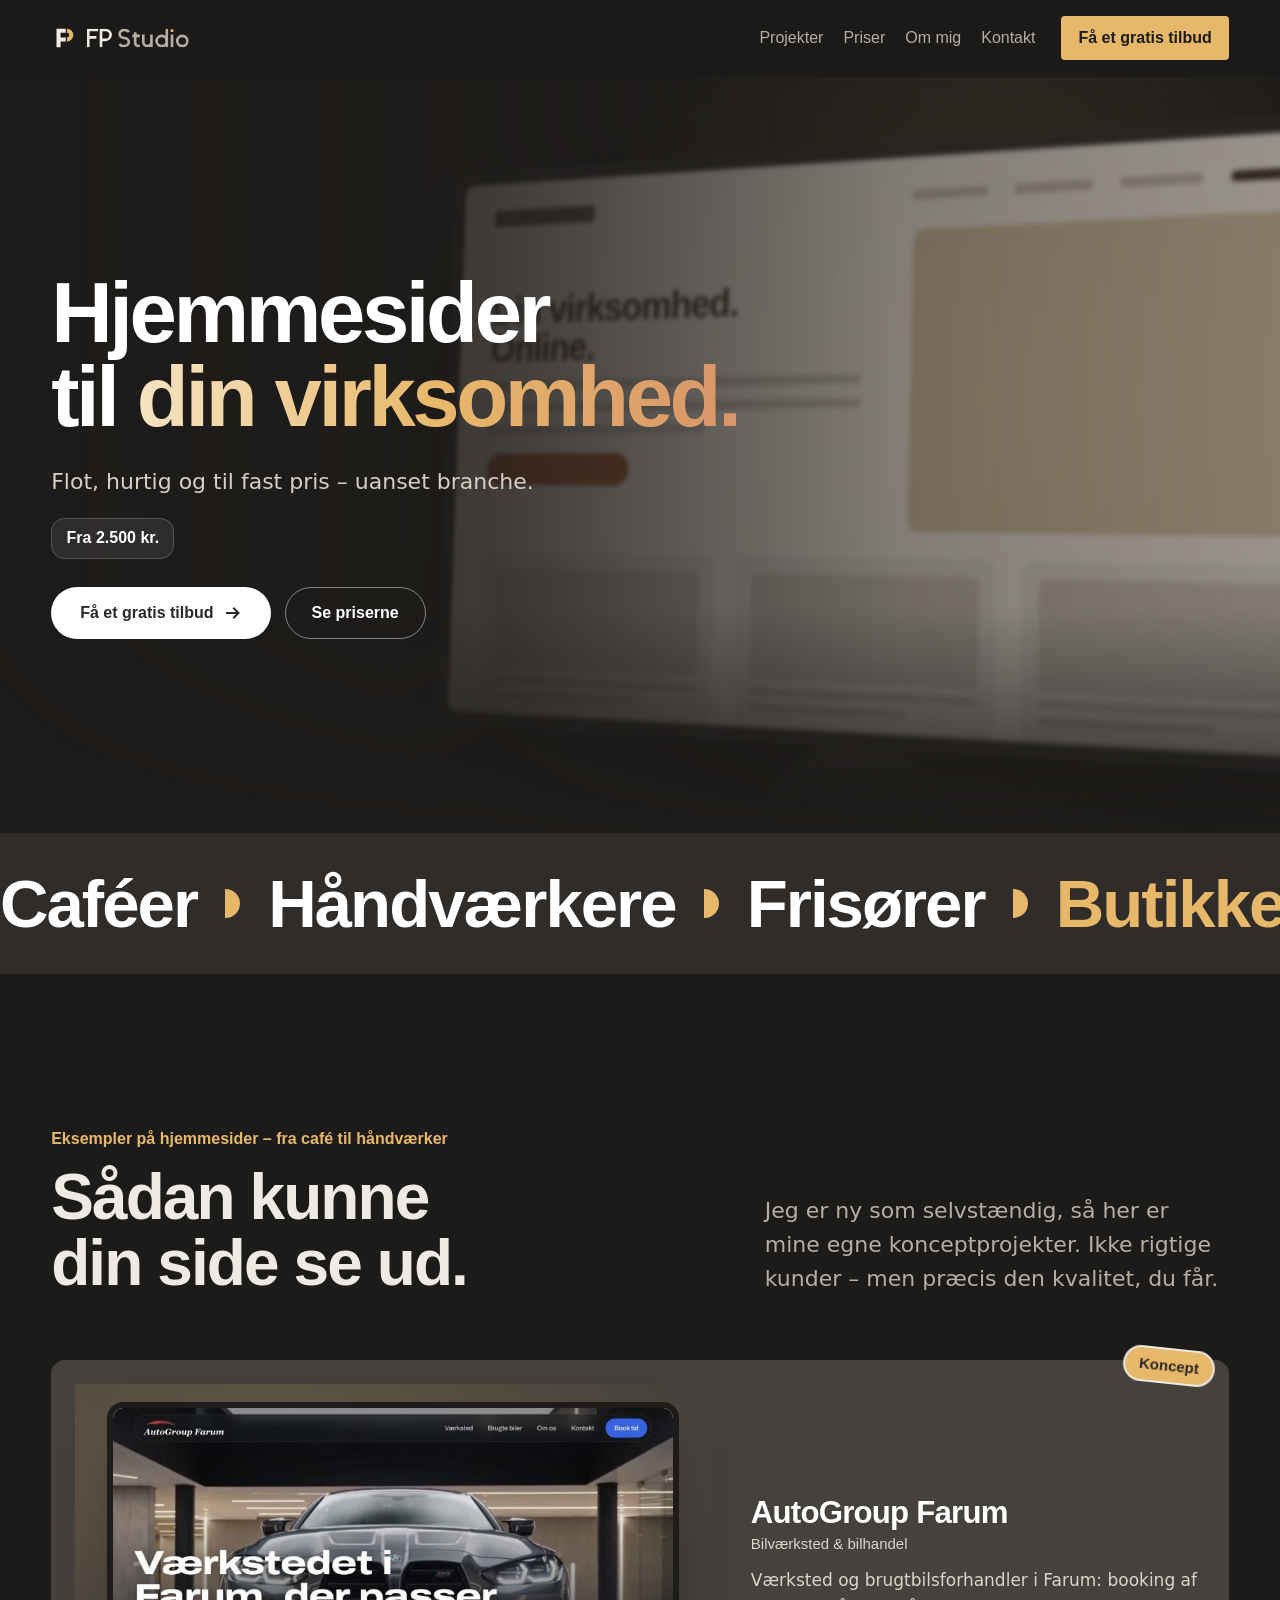
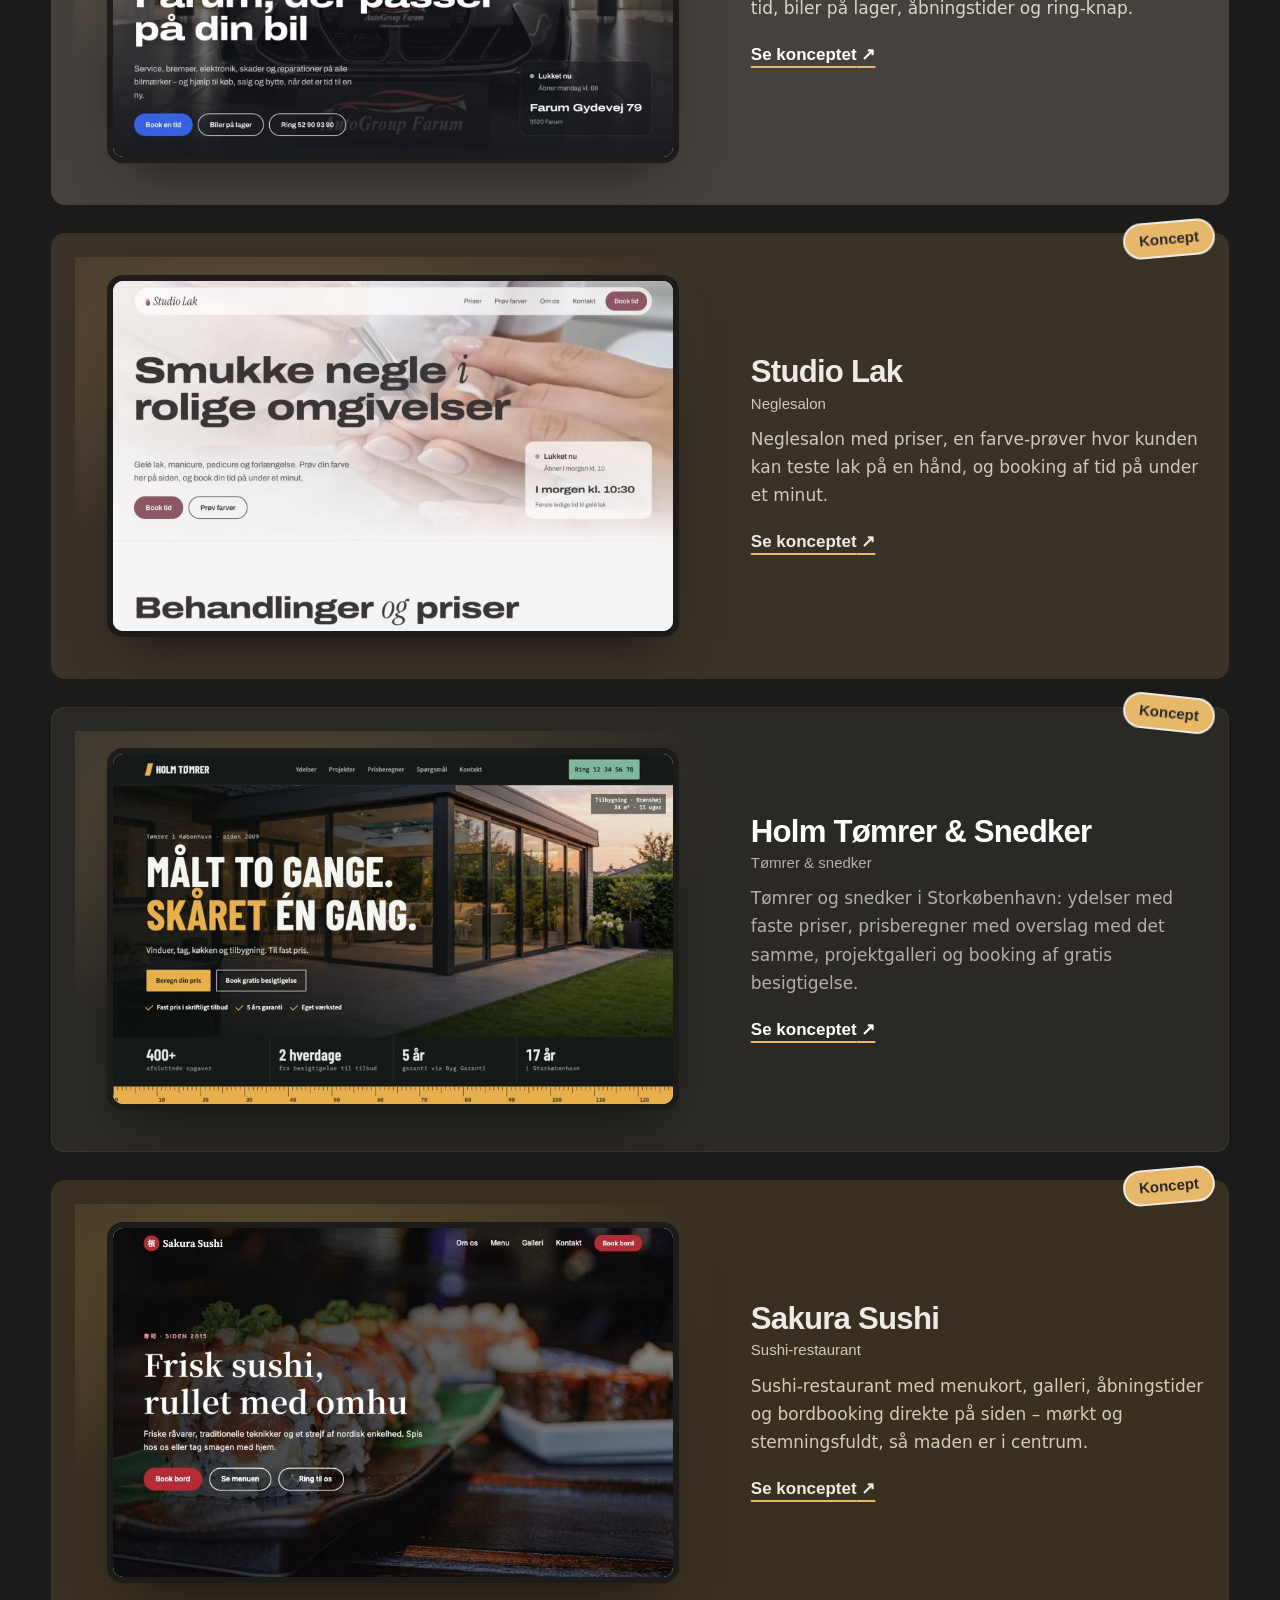
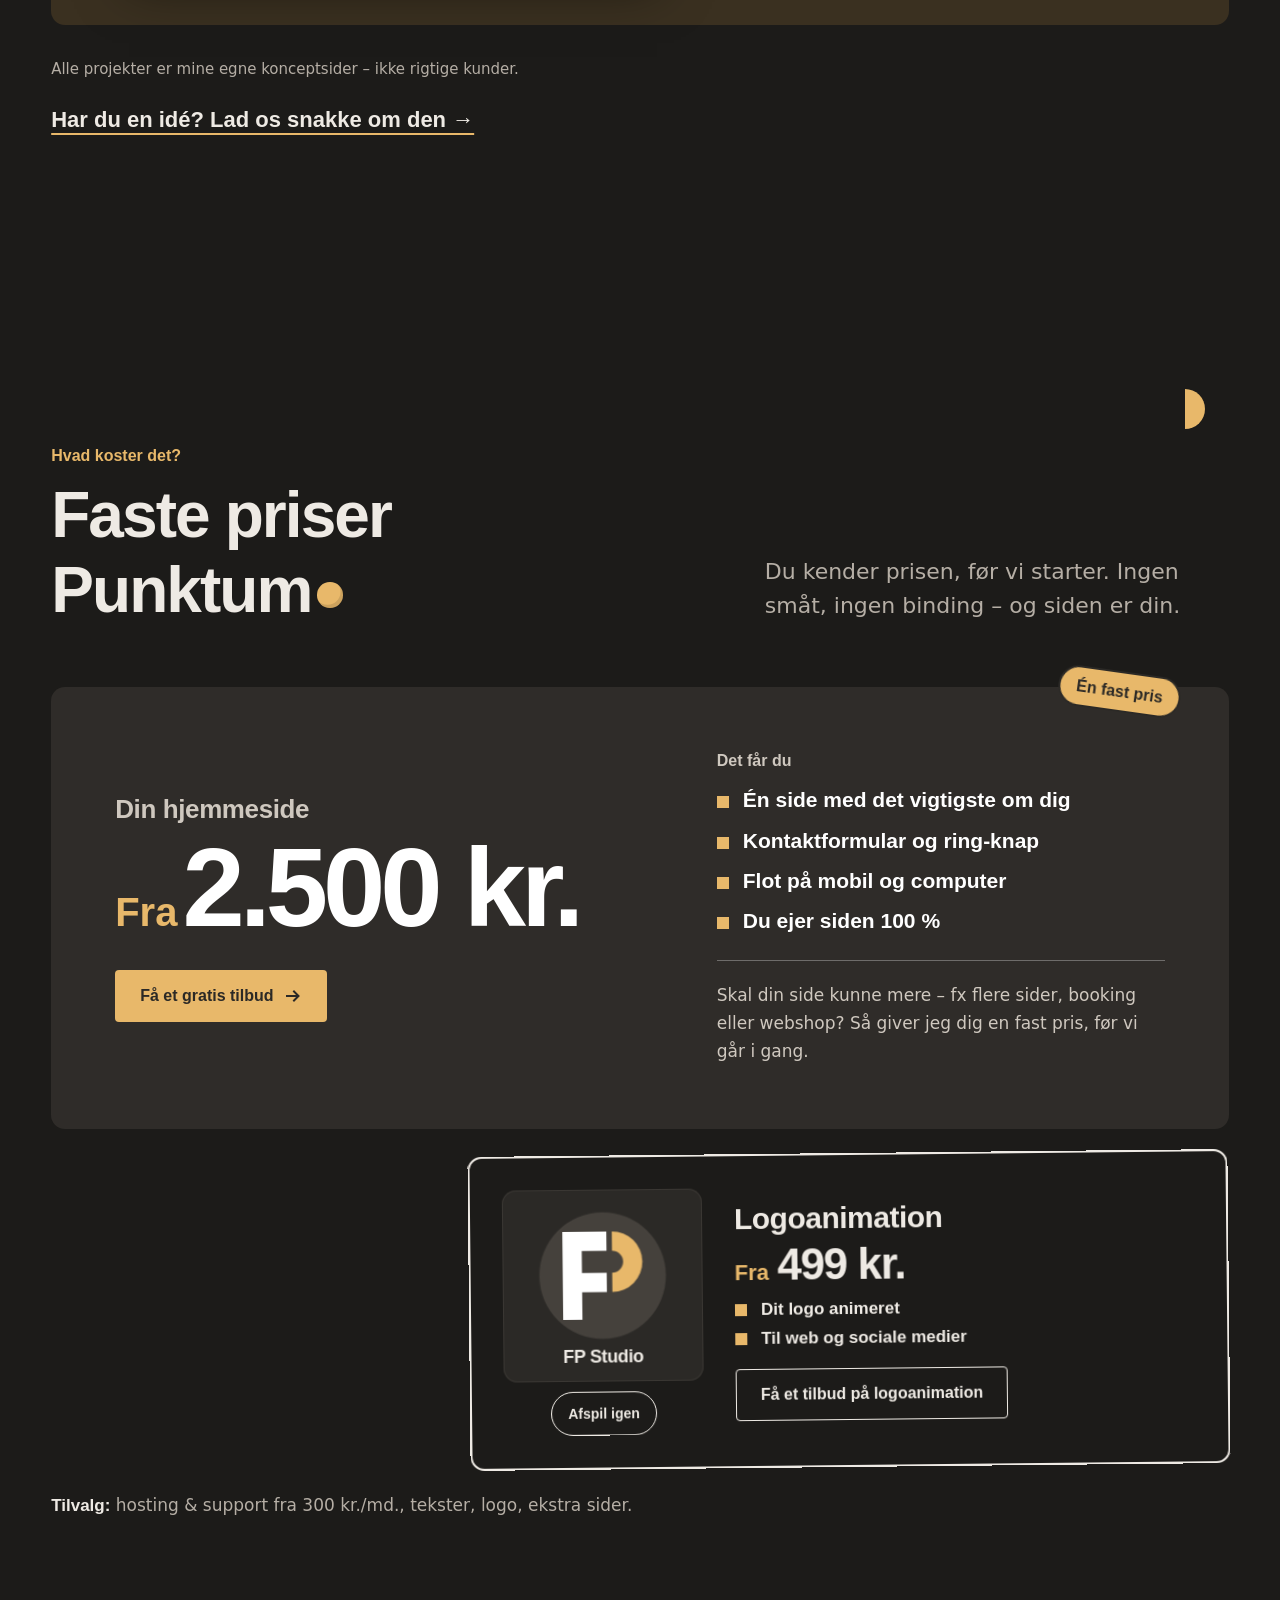
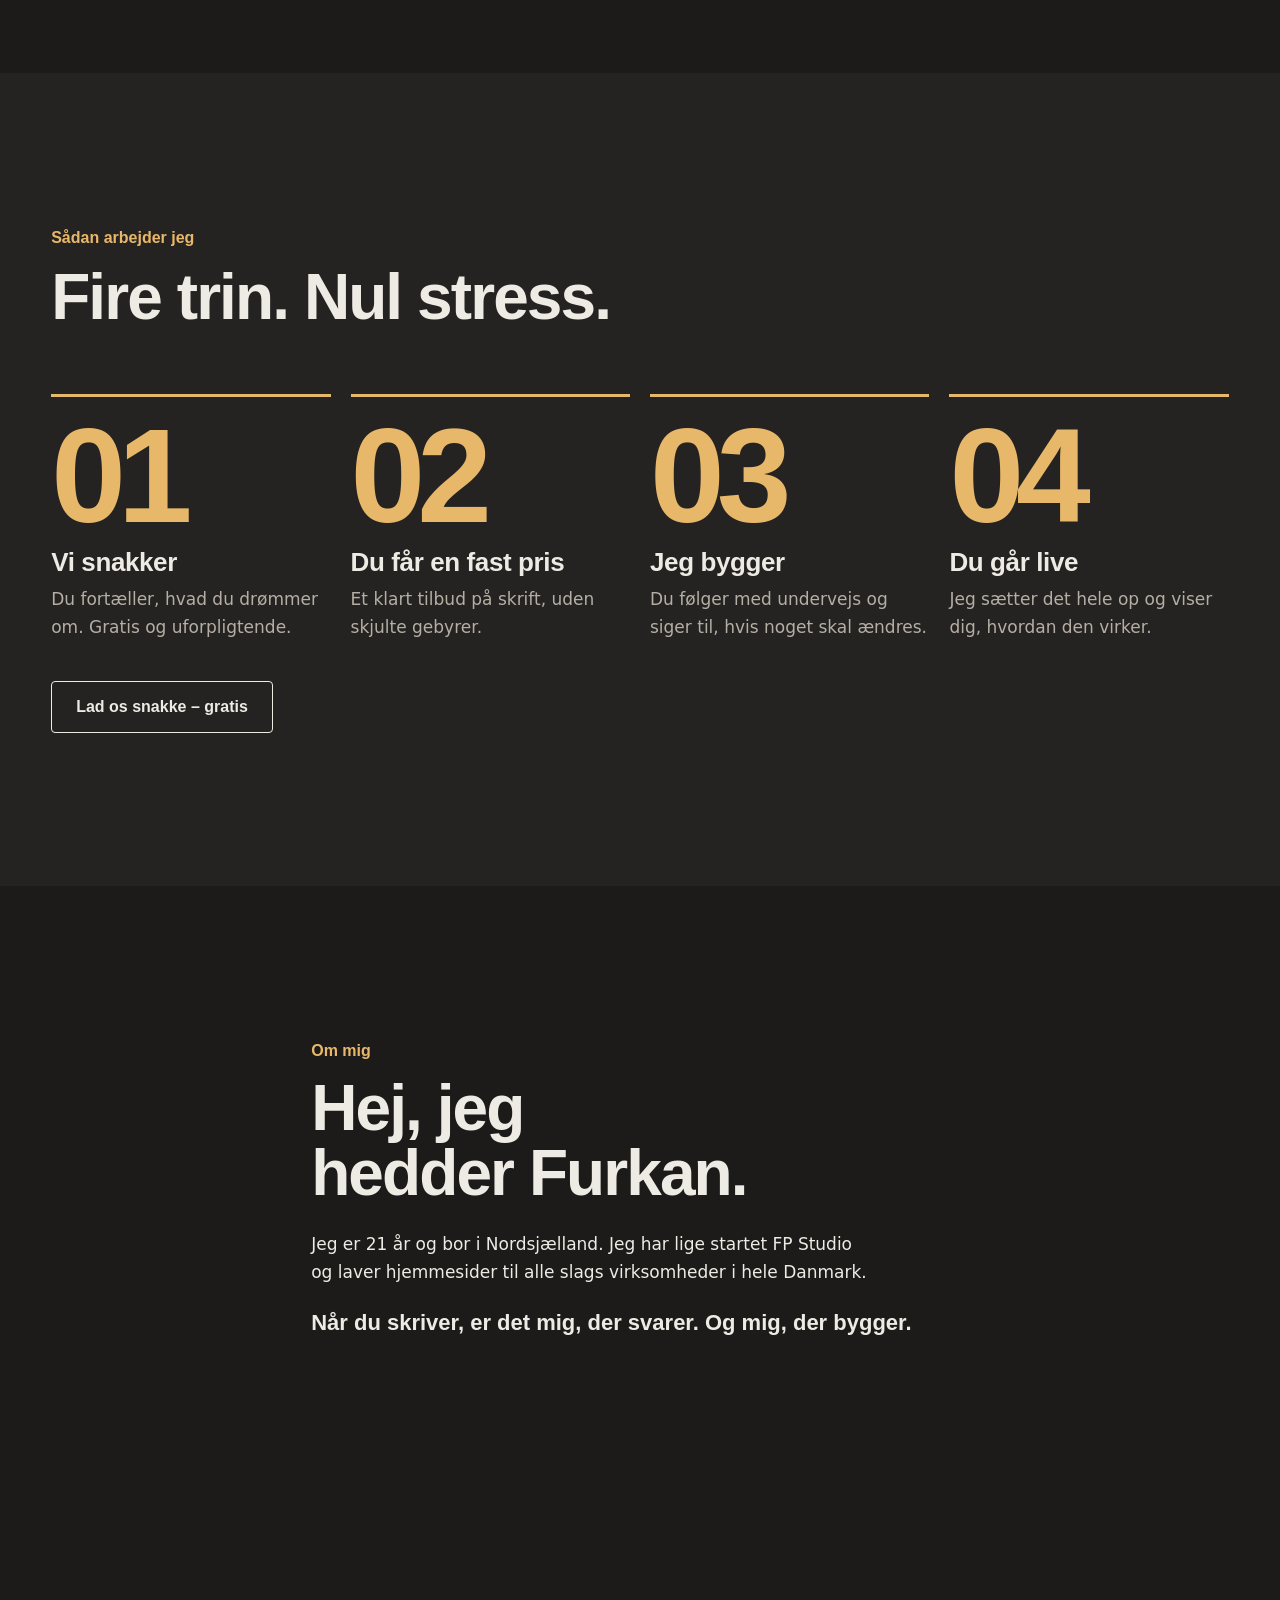
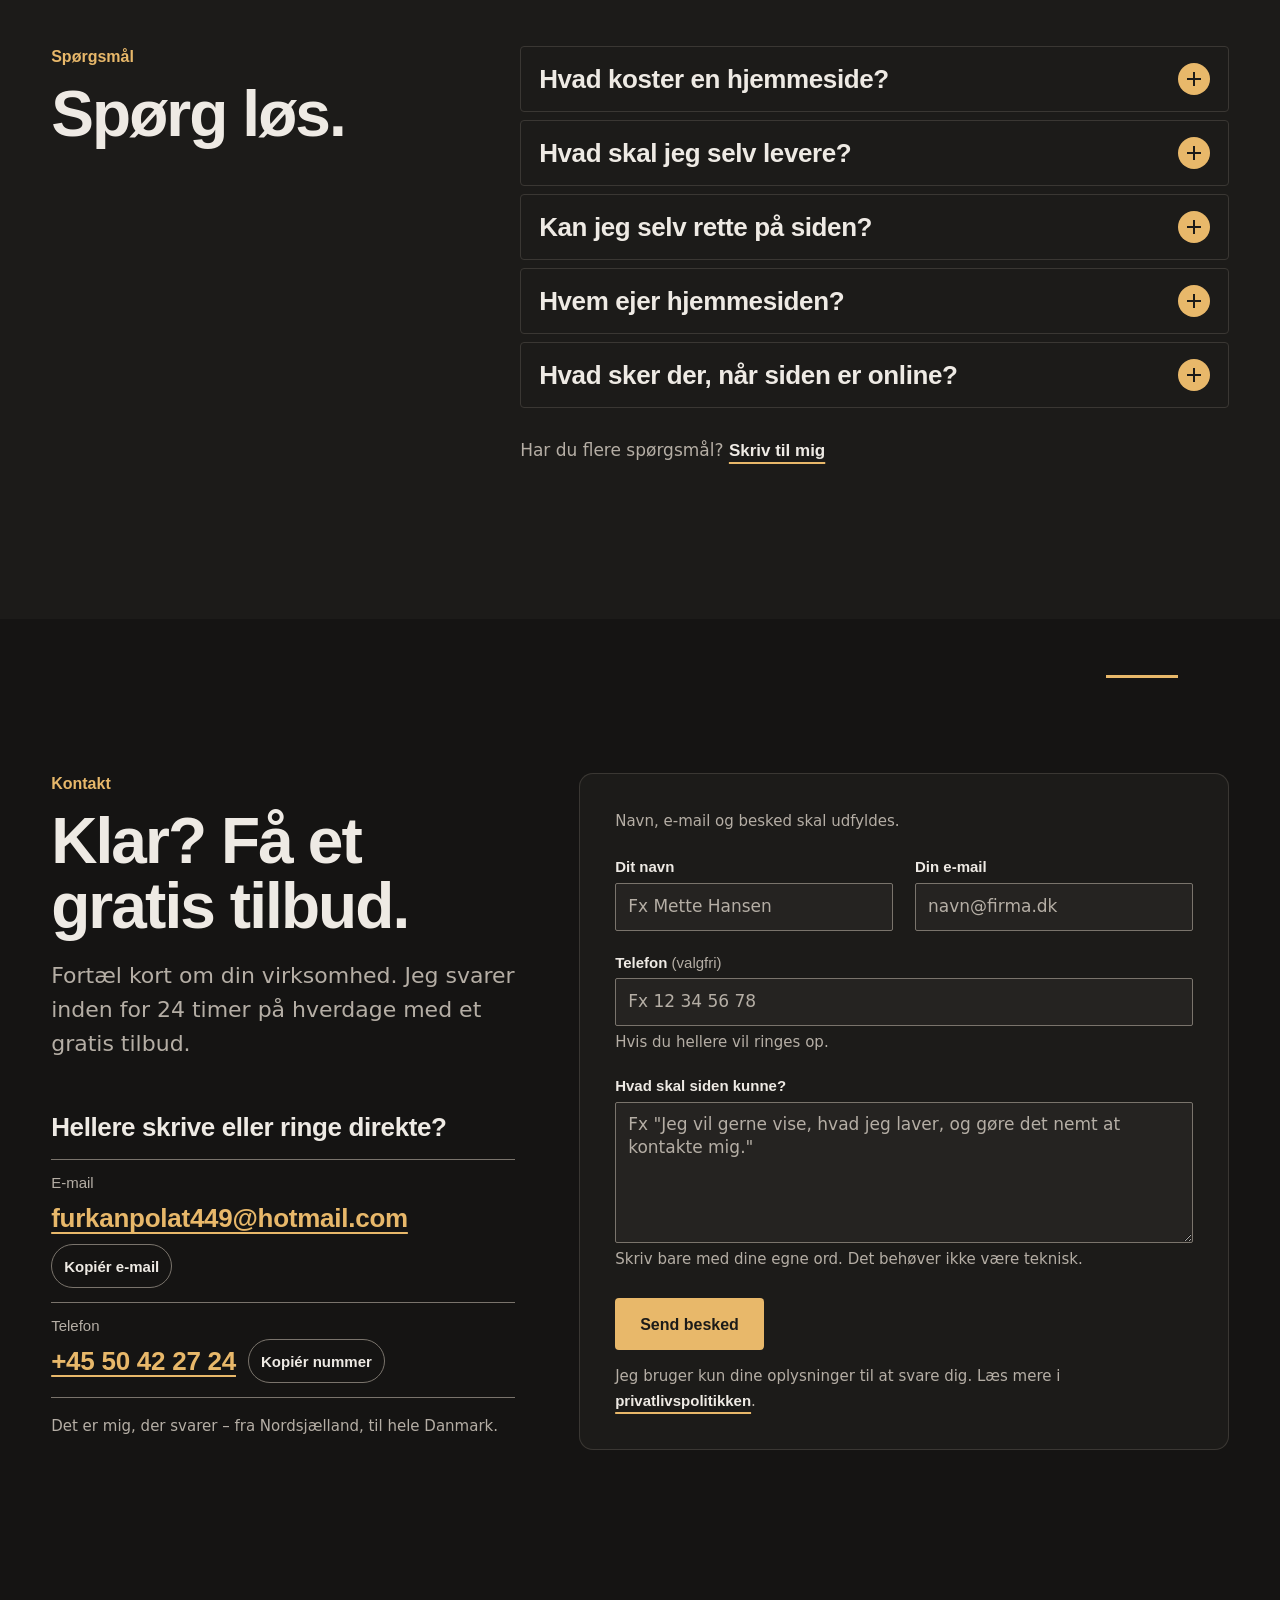
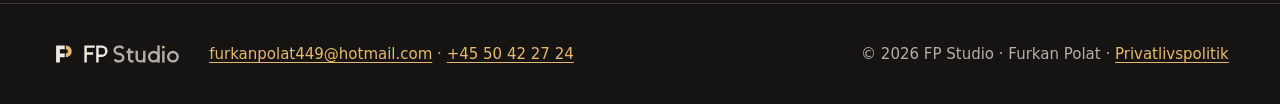
==== commit 0d73d5d5: "Sakura Sushi: ny overskrift "Frisk sushi, rullet med omhu" Co-Authored-By: Claude Opus 5.5 <noreply@" ====
--- a/index.html
+++ b/index.html
@@ -201,7 +201,7 @@
         <p>Jeg er ny som selvstændig, så her er mine egne konceptprojekter. Ikke rigtige kunder – men præcis den kvalitet, du får.</p>
       </div>
       <!-- Projekterne står i PROJECTS i js/script.js. Herunder er en forhåndstegnet kopi. -->
-      <ul class="p-grid" id="project-grid"><li class="p-card p-card--cobalt p-card--wide rv" style="--i:0" data-category="auto" aria-labelledby="proj-autogroup"><figure class="project-media project-media--shot"><a class="mk-browser mk-link" href="https://f-polat.github.io/autogroup-farum/" target="_blank" rel="noopener" tabindex="-1" aria-hidden="true"><img class="mk-shot" src="[data-uri]" width="800" height="500" alt="Forsiden af AutoGroup Farum: Værkstedet i Farum, der passer på din bil, med knapperne Book en tid, Biler på lager og Ring" loading="lazy" decoding="async"></a></figure><p class="sticker sticker--status badge--live" style="--r:6deg">Koncept</p><h3 id="proj-autogroup">AutoGroup Farum</h3><p class="p-cat">Bilværksted &amp; bilhandel</p><p class="p-idea">Værksted og brugtbilsforhandler i Farum: booking af tid, biler på lager, åbningstider og ring-knap.</p><p class="p-live"><a class="text-link" href="https://f-polat.github.io/autogroup-farum/" target="_blank" rel="noopener">Se konceptet<span class="sr-only"> (åbner i en ny fane)</span> ↗</a></p></li><li class="p-card p-card--soft p-card--wide rv" style="--i:1" data-category="skoenhed" aria-labelledby="proj-studiolak"><figure class="project-media project-media--shot"><a class="mk-browser mk-link" href="https://f-polat.github.io/StudioLak/" target="_blank" rel="noopener" tabindex="-1" aria-hidden="true"><img class="mk-shot" src="[data-uri]" width="800" height="500" alt="Forsiden af Studio Lak: Smukke negle i rolige omgivelser, med knapperne Book tid og Prøv farver" loading="lazy" decoding="async"></a></figure><p class="sticker sticker--status badge--live" style="--r:-5deg">Koncept</p><h3 id="proj-studiolak">Studio Lak</h3><p class="p-cat">Neglesalon</p><p class="p-idea">Neglesalon med priser, en farve-prøver hvor kunden kan teste lak på en hånd, og booking af tid på under et minut.</p><p class="p-live"><a class="text-link" href="https://f-polat.github.io/StudioLak/" target="_blank" rel="noopener">Se konceptet<span class="sr-only"> (åbner i en ny fane)</span> ↗</a></p></li><li class="p-card p-card--ink p-card--wide rv" style="--i:2" data-category="haandvaerk" aria-labelledby="proj-holm"><figure class="project-media project-media--shot"><a class="mk-browser mk-link" href="https://f-polat.github.io/Holm-T-mrer/" target="_blank" rel="noopener" tabindex="-1" aria-hidden="true"><img class="mk-shot" src="[data-uri]" width="800" height="500" alt="Forsiden af Holm Tømrer &amp; Snedker: Målt to gange. Skåret én gang., med knapperne Beregn din pris og Book gratis besigtigelse" loading="lazy" decoding="async"></a></figure><p class="sticker sticker--status badge--live" style="--r:6deg">Koncept</p><h3 id="proj-holm">Holm Tømrer &amp; Snedker</h3><p class="p-cat">Tømrer &amp; snedker</p><p class="p-idea">Tømrer og snedker i Storkøbenhavn: ydelser med faste priser, prisberegner med overslag med det samme, projektgalleri og booking af gratis besigtigelse.</p><p class="p-live"><a class="text-link" href="https://f-polat.github.io/Holm-T-mrer/" target="_blank" rel="noopener">Se konceptet<span class="sr-only"> (åbner i en ny fane)</span> ↗</a></p></li><li class="p-card p-card--lime p-card--wide rv" style="--i:3" data-category="restaurant" aria-labelledby="proj-sakura"><figure class="project-media project-media--shot"><a class="mk-browser mk-link" href="https://f-polat.github.io/SakuraSushi/" target="_blank" rel="noopener" tabindex="-1" aria-hidden="true"><img class="mk-shot" src="[data-uri]" width="800" height="500" alt="Forsiden af Sakura Sushi: Håndlavet sushi med sjæl, med knapperne Book bord, Se menuen og Ring til os" loading="lazy" decoding="async"></a></figure><p class="sticker sticker--status badge--live" style="--r:-5deg">Koncept</p><h3 id="proj-sakura">Sakura Sushi</h3><p class="p-cat">Sushi-restaurant</p><p class="p-idea">Sushi-restaurant med menukort, galleri, åbningstider og bordbooking direkte på siden – mørkt og stemningsfuldt, så maden er i centrum.</p><p class="p-live"><a class="text-link" href="https://f-polat.github.io/SakuraSushi/" target="_blank" rel="noopener">Se konceptet<span class="sr-only"> (åbner i en ny fane)</span> ↗</a></p></li></ul>
+      <ul class="p-grid" id="project-grid"><li class="p-card p-card--cobalt p-card--wide rv" style="--i:0" data-category="auto" aria-labelledby="proj-autogroup"><figure class="project-media project-media--shot"><a class="mk-browser mk-link" href="https://f-polat.github.io/autogroup-farum/" target="_blank" rel="noopener" tabindex="-1" aria-hidden="true"><img class="mk-shot" src="[data-uri]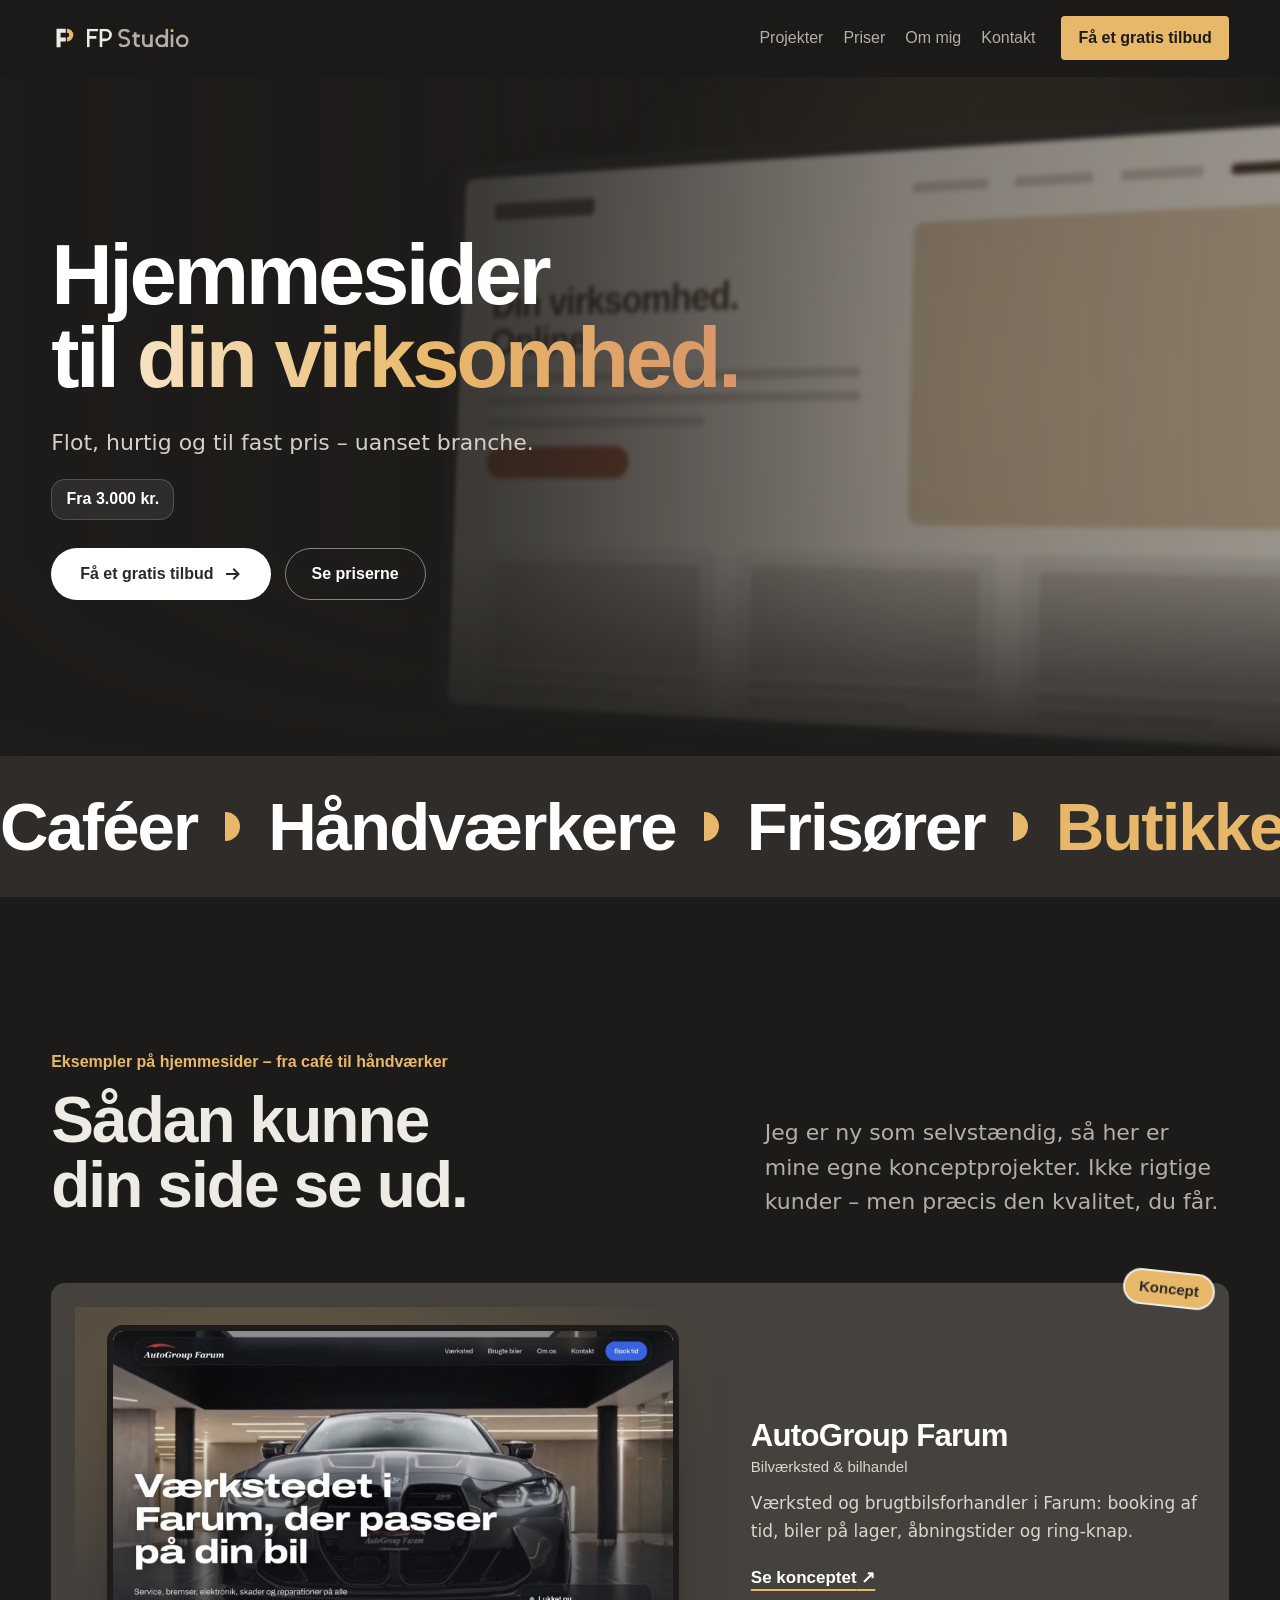
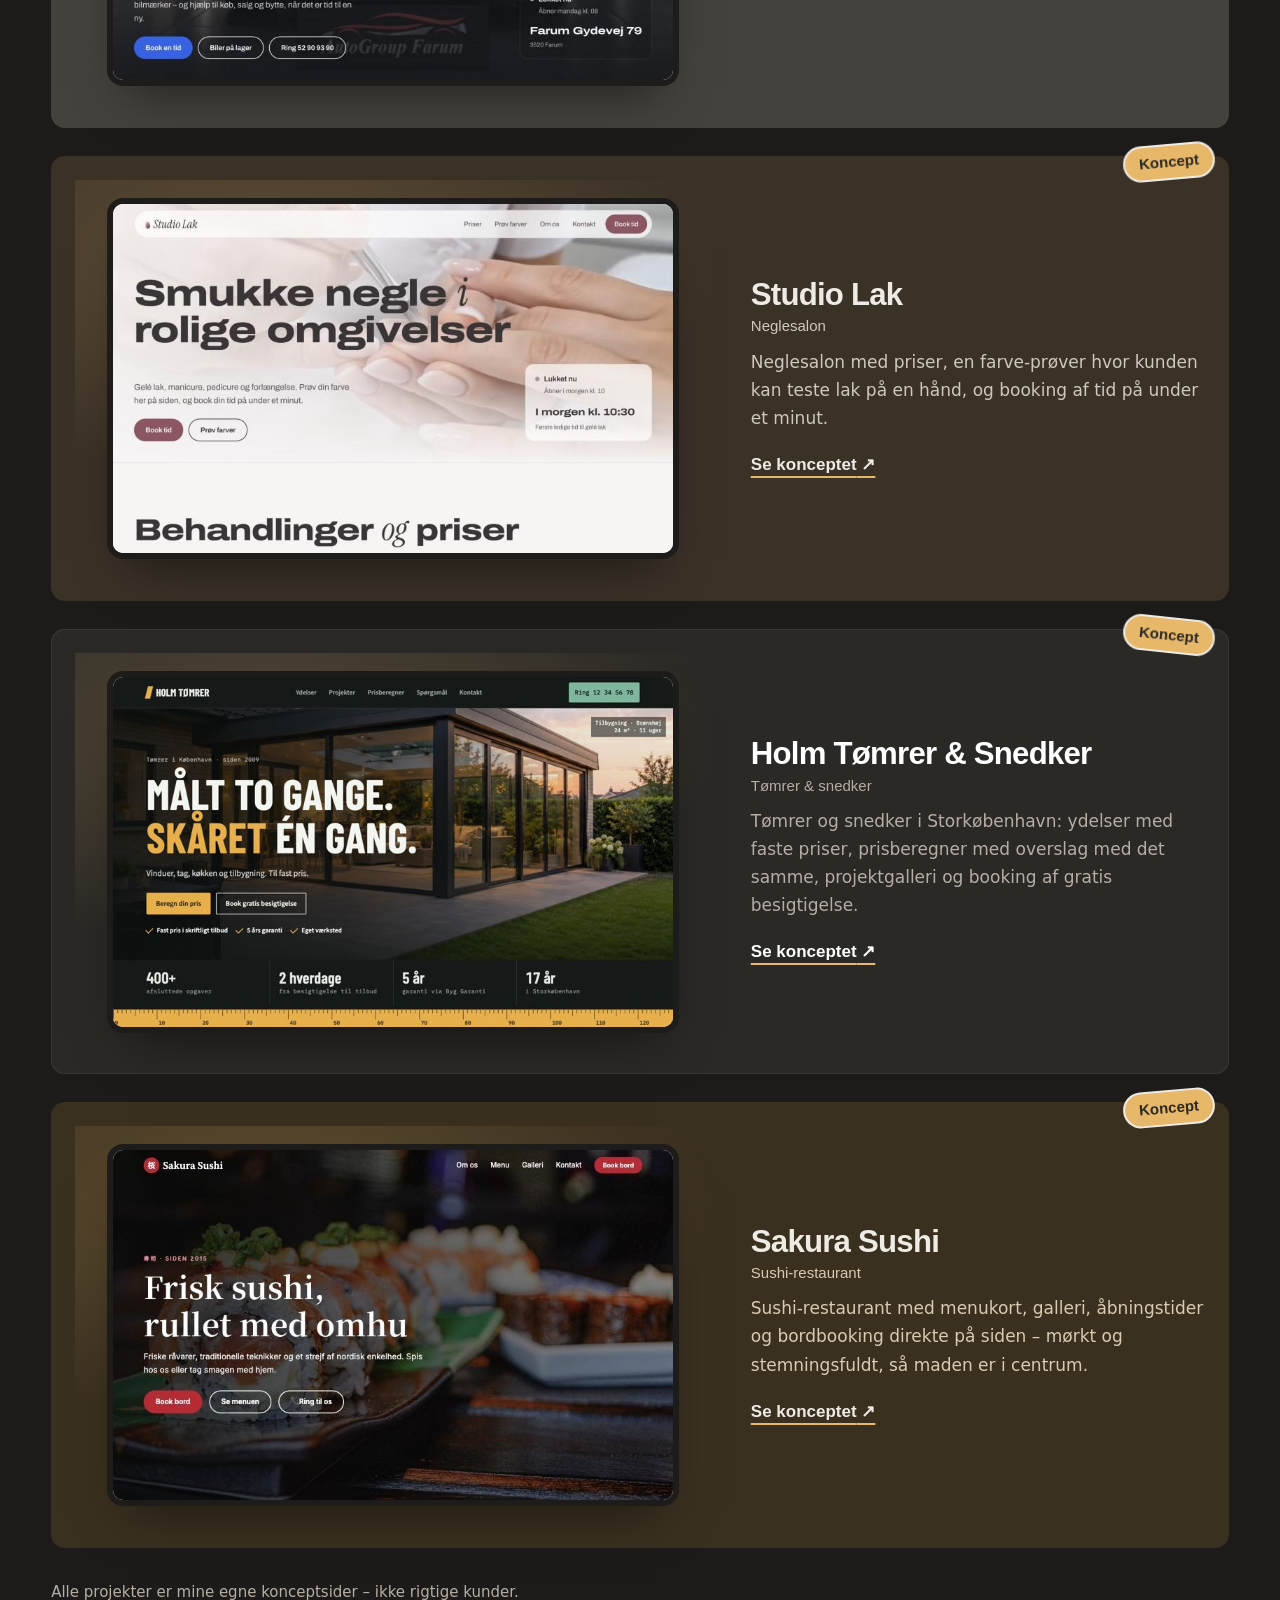
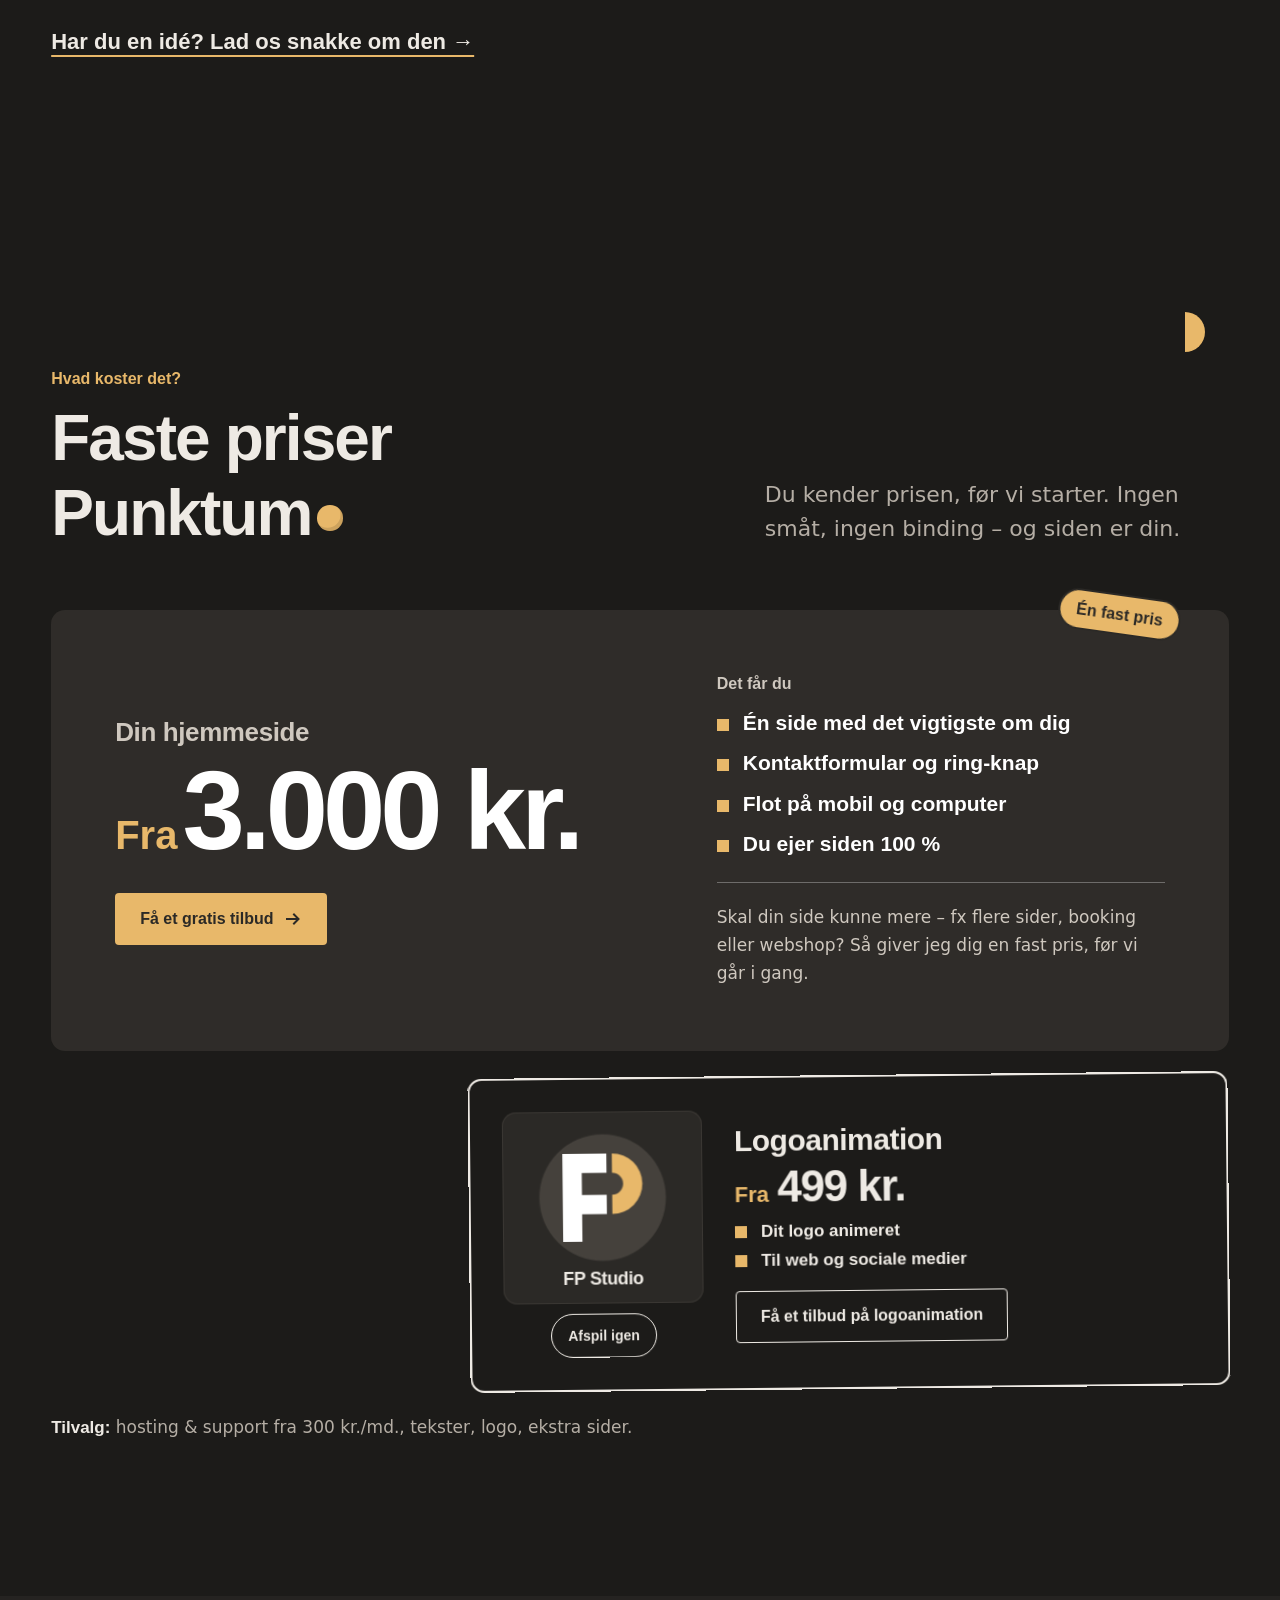
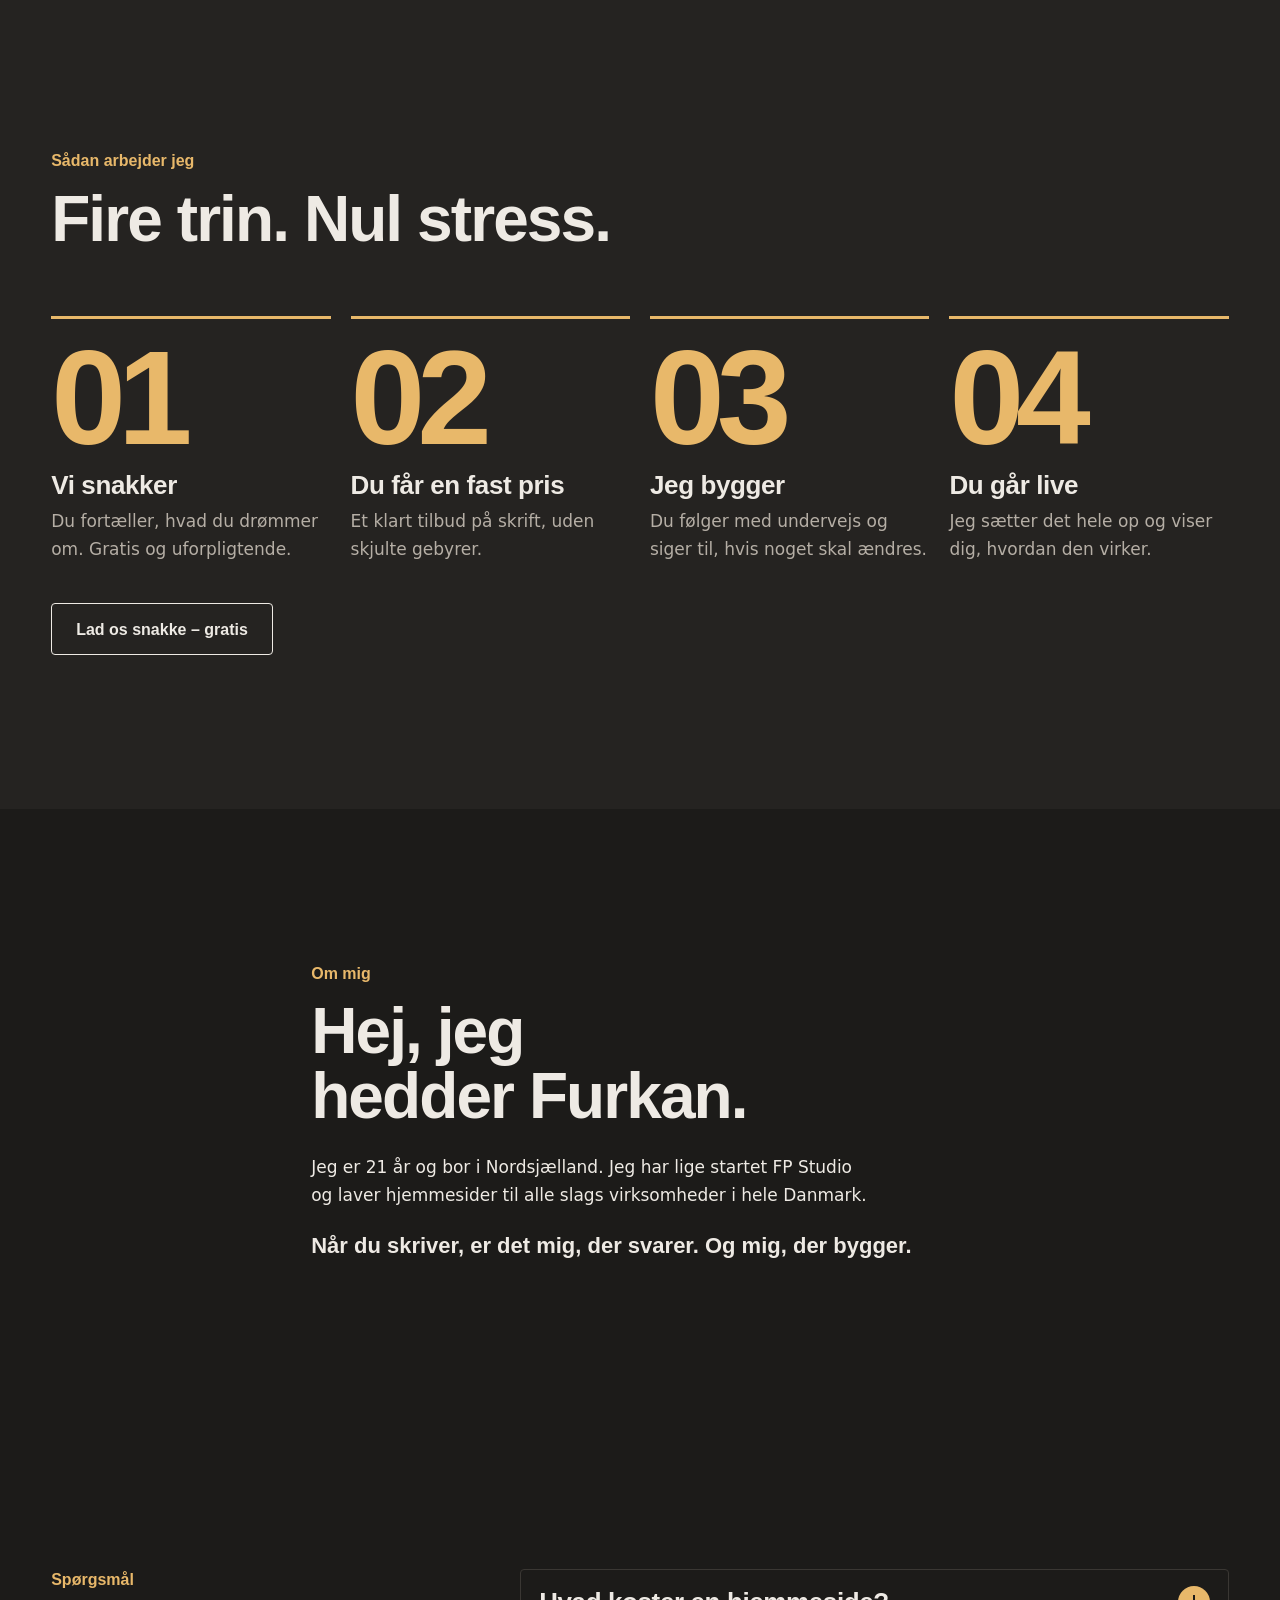
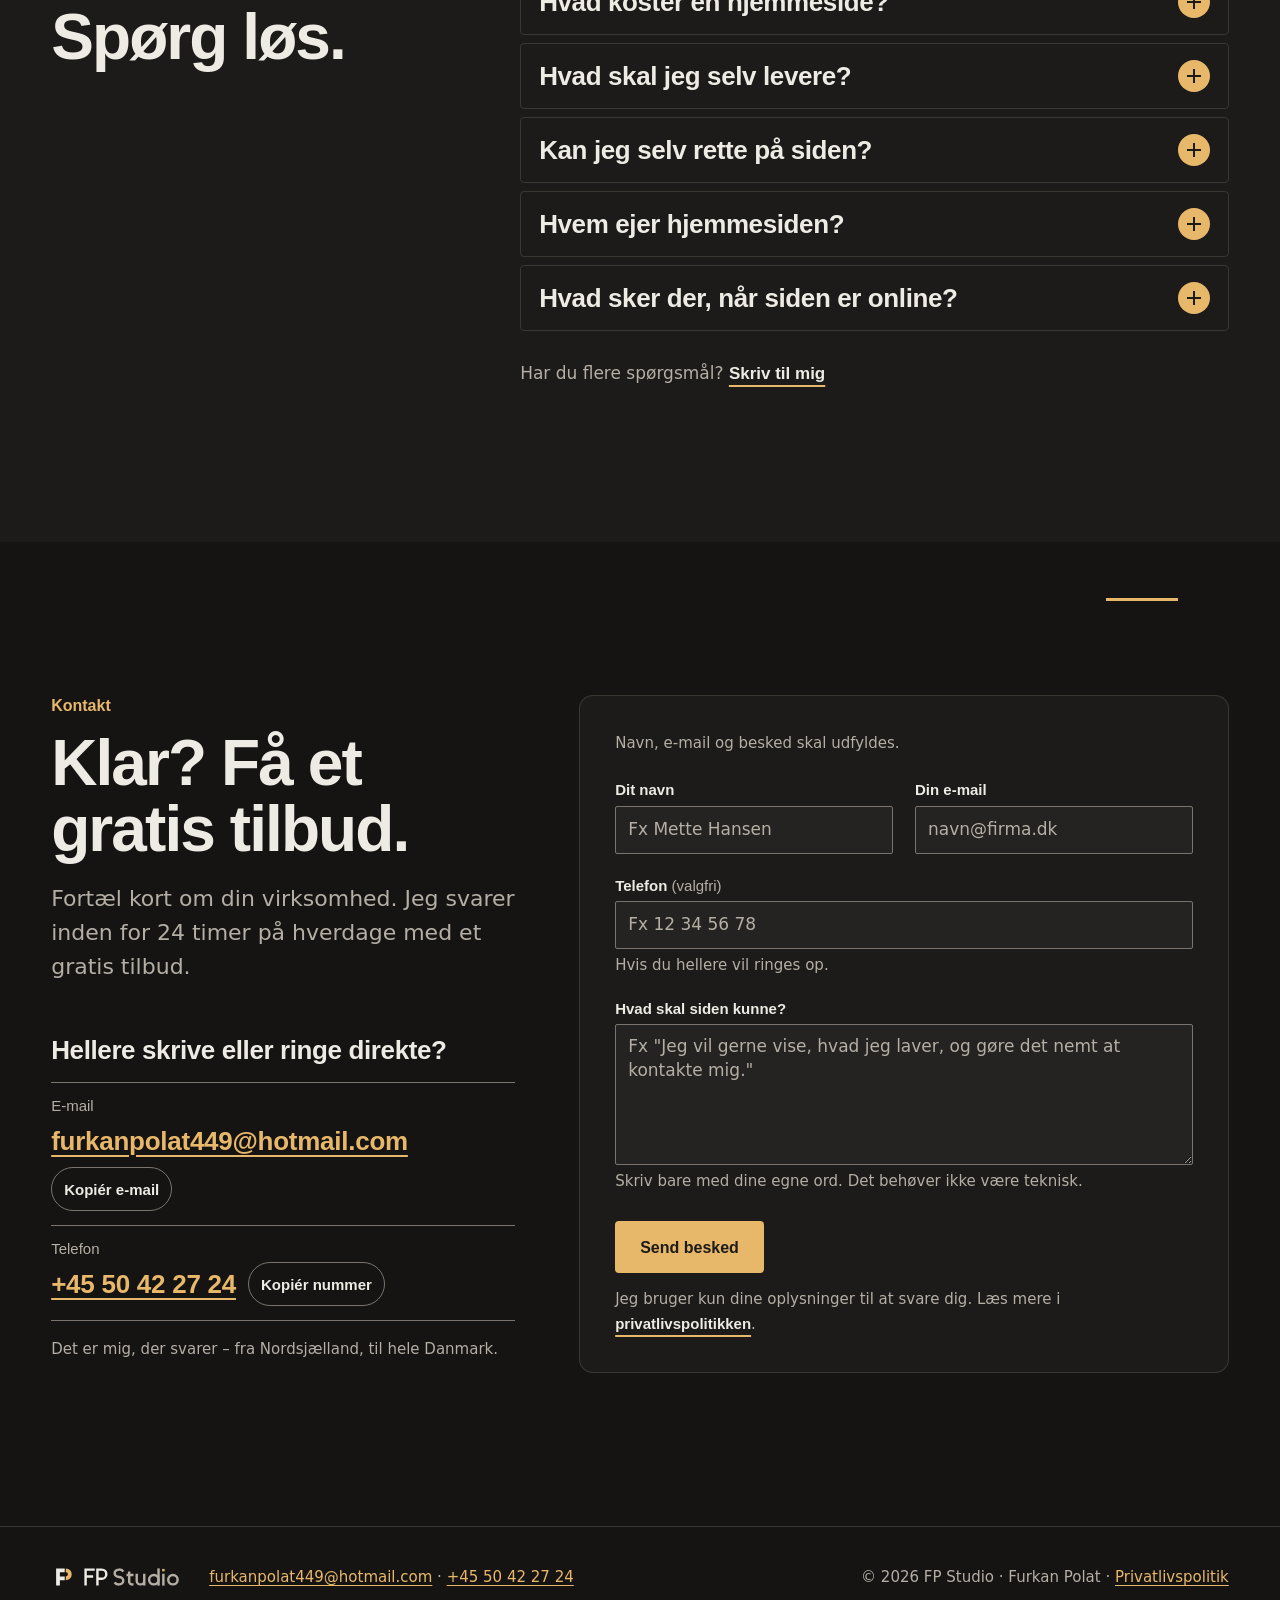
==== commit 288728c7: "Ny pris: fra 3.000 kr. (før 2.500 kr.) Co-Authored-By: Claude Opus 5.5 <noreply@anthropic.com> Claud" ====
--- a/index.html
+++ b/index.html
@@ -3,20 +3,20 @@
 <head>
 <meta charset="utf-8">
 <meta name="viewport" content="width=device-width, initial-scale=1, viewport-fit=cover">
-<title>Hjemmeside til din virksomhed fra 2.500 kr. | FP Studio</title>
-<meta name="description" content="Hjemmeside til din virksomhed – uanset branche. Fast pris fra 2.500 kr. og logoanimation fra 499 kr. Du ejer siden og taler direkte med mig.">
+<title>Hjemmeside til din virksomhed fra 3.000 kr. | FP Studio</title>
+<meta name="description" content="Hjemmeside til din virksomhed – uanset branche. Fast pris fra 3.000 kr. og logoanimation fra 499 kr. Du ejer siden og taler direkte med mig.">
 <meta property="og:type" content="website">
 <meta property="og:locale" content="da_DK">
 <meta property="og:site_name" content="FP Studio">
-<meta property="og:title" content="Hjemmeside til din virksomhed fra 2.500 kr. | FP Studio, Nordsjælland">
-<meta property="og:description" content="Hjemmesider til alle slags virksomheder. Fast pris fra 2.500 kr., logoanimation fra 499 kr., ingen binding – og direkte kontakt til mig.">
+<meta property="og:title" content="Hjemmeside til din virksomhed fra 3.000 kr. | FP Studio, Nordsjælland">
+<meta property="og:description" content="Hjemmesider til alle slags virksomheder. Fast pris fra 3.000 kr., logoanimation fra 499 kr., ingen binding – og direkte kontakt til mig.">
 <meta name="theme-color" content="#1C1B19">
 <!-- Før siden går live, når domænet er bekræftet (ingen falske URL'er her):
 <link rel="canonical" href="https://fpstudio.dk/">
 <meta property="og:url" content="https://fpstudio.dk/">
 <meta property="og:image" content="https://fpstudio.dk/og-image.png">
 <meta property="og:image:width" content="1200"><meta property="og:image:height" content="630">
-<meta property="og:image:alt" content="FP Studio – hjemmesider til din virksomhed fra 2.500 kr.">
+<meta property="og:image:alt" content="FP Studio – hjemmesider til din virksomhed fra 3.000 kr.">
 <meta name="twitter:card" content="summary_large_image">
 -->
 <link rel="icon" type="image/svg+xml" href="favicon.svg">
@@ -35,7 +35,7 @@
    "name": "FP Studio",
    "url": "https://fpstudio.dk/",
    "image": "https://fpstudio.dk/og-image.png",
-   "description": "Hjemmesider til alle slags virksomheder – uanset branche. Fast pris fra 2.500 kr.",
+   "description": "Hjemmesider til alle slags virksomheder – uanset branche. Fast pris fra 3.000 kr.",
    "founder": {
     "@type": "Person",
     "name": "Furkan Polat",
@@ -52,15 +52,15 @@
     "@type": "Country",
     "name": "Danmark"
    },
-   "priceRange": "499–2.500+ kr.",
+   "priceRange": "499–3.000+ kr.",
    "makesOffer": [{
     "@type": "Offer",
     "name": "Hjemmeside",
-    "price": "2500",
+    "price": "3000",
     "priceCurrency": "DKK",
     "priceSpecification": {
      "@type": "PriceSpecification",
-     "minPrice": "2500",
+     "minPrice": "3000",
      "priceCurrency": "DKK"
     },
     "itemOffered": {
@@ -97,7 +97,7 @@
     {
      "@type": "Question",
      "name": "Hvad koster en hjemmeside?",
-     "acceptedAnswer": { "@type": "Answer", "text": "Fra 2.500 kr. for en enkel side. Skal den kunne mere, får du altid en fast pris på skrift, før vi starter." }
+     "acceptedAnswer": { "@type": "Answer", "text": "Fra 3.000 kr. for en enkel side. Skal den kunne mere, får du altid en fast pris på skrift, før vi starter." }
     },
     {
      "@type": "Question",
@@ -176,7 +176,7 @@
         <!-- Branche-ordene står i HERO_WORDS i js/script.js (og som kopi herunder). Det sidste ord er hvileordet. -->
         <h1 class="hero-h1" id="hero-title"><span class="ln">Hjemmesider</span> <span class="ln">til <span class="swap" aria-hidden="true"><span>caféer.</span><span>tømrere.</span><span>frisører.</span><span>butikker.</span><span>fitnesscentre.</span><span>revisorer.</span><span>VVS'ere.</span><span>klinikker.</span><span>foreninger.</span><span>restauranter.</span><span>hjemmeplejen.</span><span class="is-on">din virksomhed.</span></span><span class="visually-hidden">din virksomhed – uanset branche.</span></span></h1>
         <p class="hero-lead">Flot, hurtig og til fast pris – uanset branche.</p>
-        <p class="price-chip"><strong>Fra 2.500 kr.</strong></p>
+        <p class="price-chip"><strong>Fra 3.000 kr.</strong></p>
         <div class="hero-ctas">
           <a class="btn btn-primary btn-cta" href="#kontakt">Få et gratis tilbud<svg viewBox="0 0 18 18" aria-hidden="true" fill="none" stroke="currentColor" stroke-width="2" stroke-linecap="square"><path d="M3 9h11M10 4.5 14.5 9 10 13.5"/></svg></a>
           <a class="btn btn-ghost" href="#priser">Se priserne</a>
@@ -221,7 +221,7 @@
         <p class="sticker sticker--lime offer-sticker" style="--r:8deg" aria-hidden="true">Én fast pris</p>
         <div class="offer-main">
           <h3 id="offer-title" class="offer-name">Din hjemmeside</h3>
-          <p class="offer-price"><span class="from">Fra</span> <span class="amount">2.500 kr.</span></p>
+          <p class="offer-price"><span class="from">Fra</span> <span class="amount">3.000 kr.</span></p>
           <a class="btn btn-lime btn-cta" href="#kontakt" data-topic="hjemmeside">Få et gratis tilbud<svg viewBox="0 0 18 18" aria-hidden="true" fill="none" stroke="currentColor" stroke-width="2" stroke-linecap="square"><path d="M3 9h11M10 4.5 14.5 9 10 13.5"/></svg></a>
         </div>
         <div class="offer-side">
@@ -321,7 +321,7 @@
       <div>
         <!-- Ret også samme tekst i FAQPage i JSON-LD øverst i filen. -->
         <div class="faq-list">
-          <details><summary>Hvad koster en hjemmeside?<span class="plus" aria-hidden="true"></span></summary><div class="faq-answer"><p>Fra 2.500 kr. for en enkel side. Skal den kunne mere, får du altid en fast pris på skrift, før vi starter.</p></div></details>
+          <details><summary>Hvad koster en hjemmeside?<span class="plus" aria-hidden="true"></span></summary><div class="faq-answer"><p>Fra 3.000 kr. for en enkel side. Skal den kunne mere, får du altid en fast pris på skrift, før vi starter.</p></div></details>
           <details><summary>Hvad skal jeg selv levere?<span class="plus" aria-hidden="true"></span></summary><div class="faq-answer"><p>Logo, billeder og lidt tekst om din forretning. Mangler du noget, hjælper jeg.</p></div></details>
           <details><summary>Kan jeg selv rette på siden?<span class="plus" aria-hidden="true"></span></summary><div class="faq-answer"><p>Småting retter jeg gerne for dig. Vil du selv kunne rette tekst og billeder, bygger jeg det ind – så står det i dit tilbud, og jeg viser dig hvordan.</p><!-- [Furkan: bekræft pris på rettelser] --></div></details>
           <details><summary>Hvem ejer hjemmesiden?<span class="plus" aria-hidden="true"></span></summary><div class="faq-answer"><p>Det gør du. Siden, teksterne og domænet er dine 100 %.</p></div></details>
--- a/styles.css
+++ b/styles.css
@@ -580,9 +580,11 @@
 
 /* ============ Mørk "video"-start: sløret skærm med en hjemmeside, der langsomt glider og zoomer ============ */
 .hero--dark { background: #1E1C1A; color: #FFFFFF; overflow: hidden; }
-.hero--dark > .wrap { z-index: 2; grid-template-columns: minmax(0, 1fr) !important; align-content: center; min-height: min(84svh, 780px); padding-block: clamp(56px, 9vw, 120px); }
+.hero--dark { --band-h: calc(clamp(2rem, 1rem + 4vw, 4.5rem) * 1.15 + 2 * clamp(18px, 3vw, 32px)); }
+/* Hero + branche-båndet fylder præcis første skærm, så båndet altid kan ses */
+.hero--dark > .wrap { z-index: 2; grid-template-columns: minmax(0, 1fr) !important; align-content: center; min-height: min(calc(100svh - var(--header-h) - var(--band-h) - 4px), 780px); padding-block: clamp(20px, 5svh, 96px); }
 .hero--dark .hero-text { max-width: 1040px; }
-.hero--dark .hero-h1 { color: #FFFFFF; font-size: clamp(2.5rem, 1rem + 5.4vw, 5.5rem); }
+.hero--dark .hero-h1 { color: #FFFFFF; font-size: min(clamp(2.5rem, 1rem + 5.4vw, 5.5rem), 11svh); }
 .hero--dark .swap > span { color: transparent; background: linear-gradient(90deg, #F6E3C3 0%, #E8B86A 50%, #D9956A 100%); -webkit-background-clip: text; background-clip: text; padding-bottom: .08em; }
 .hero--dark .swap > span::after { display: none; }
 .hero--dark .hero-lead { color: #D6CFC6; max-width: 44ch; }
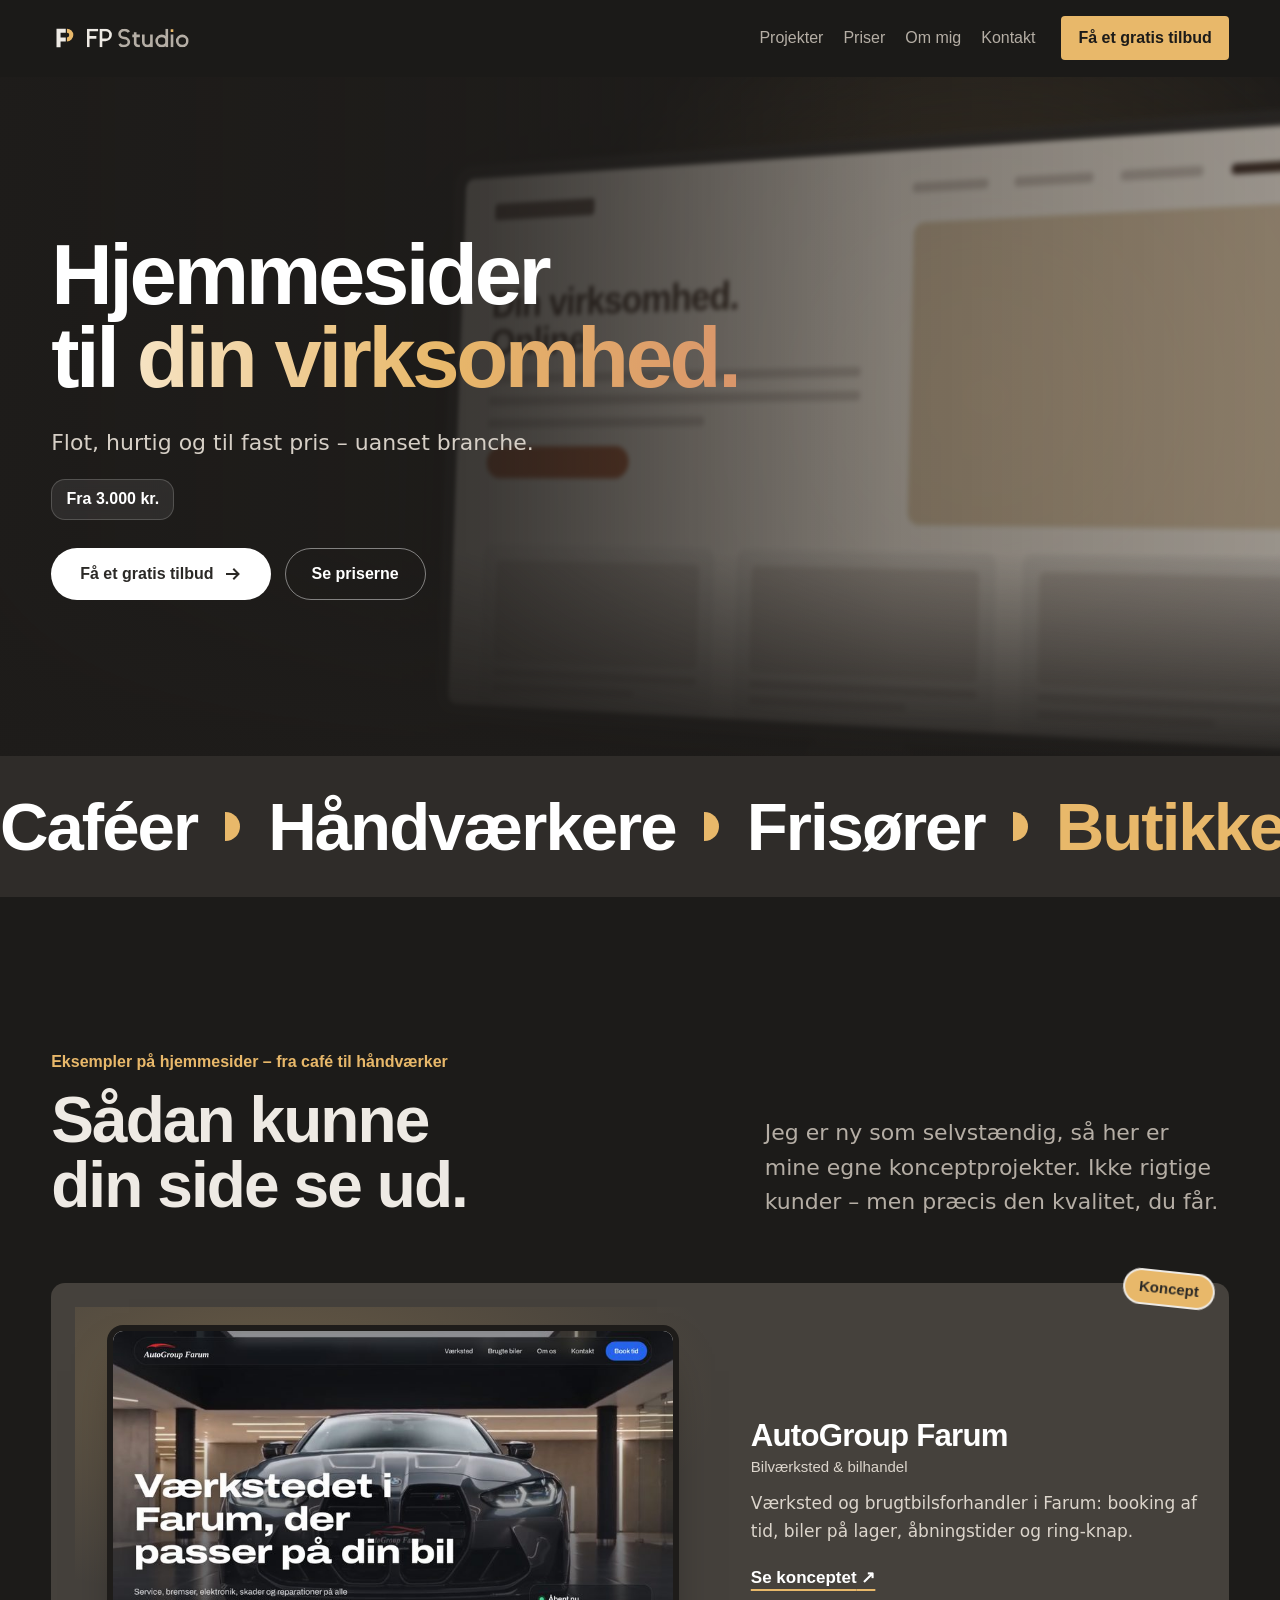
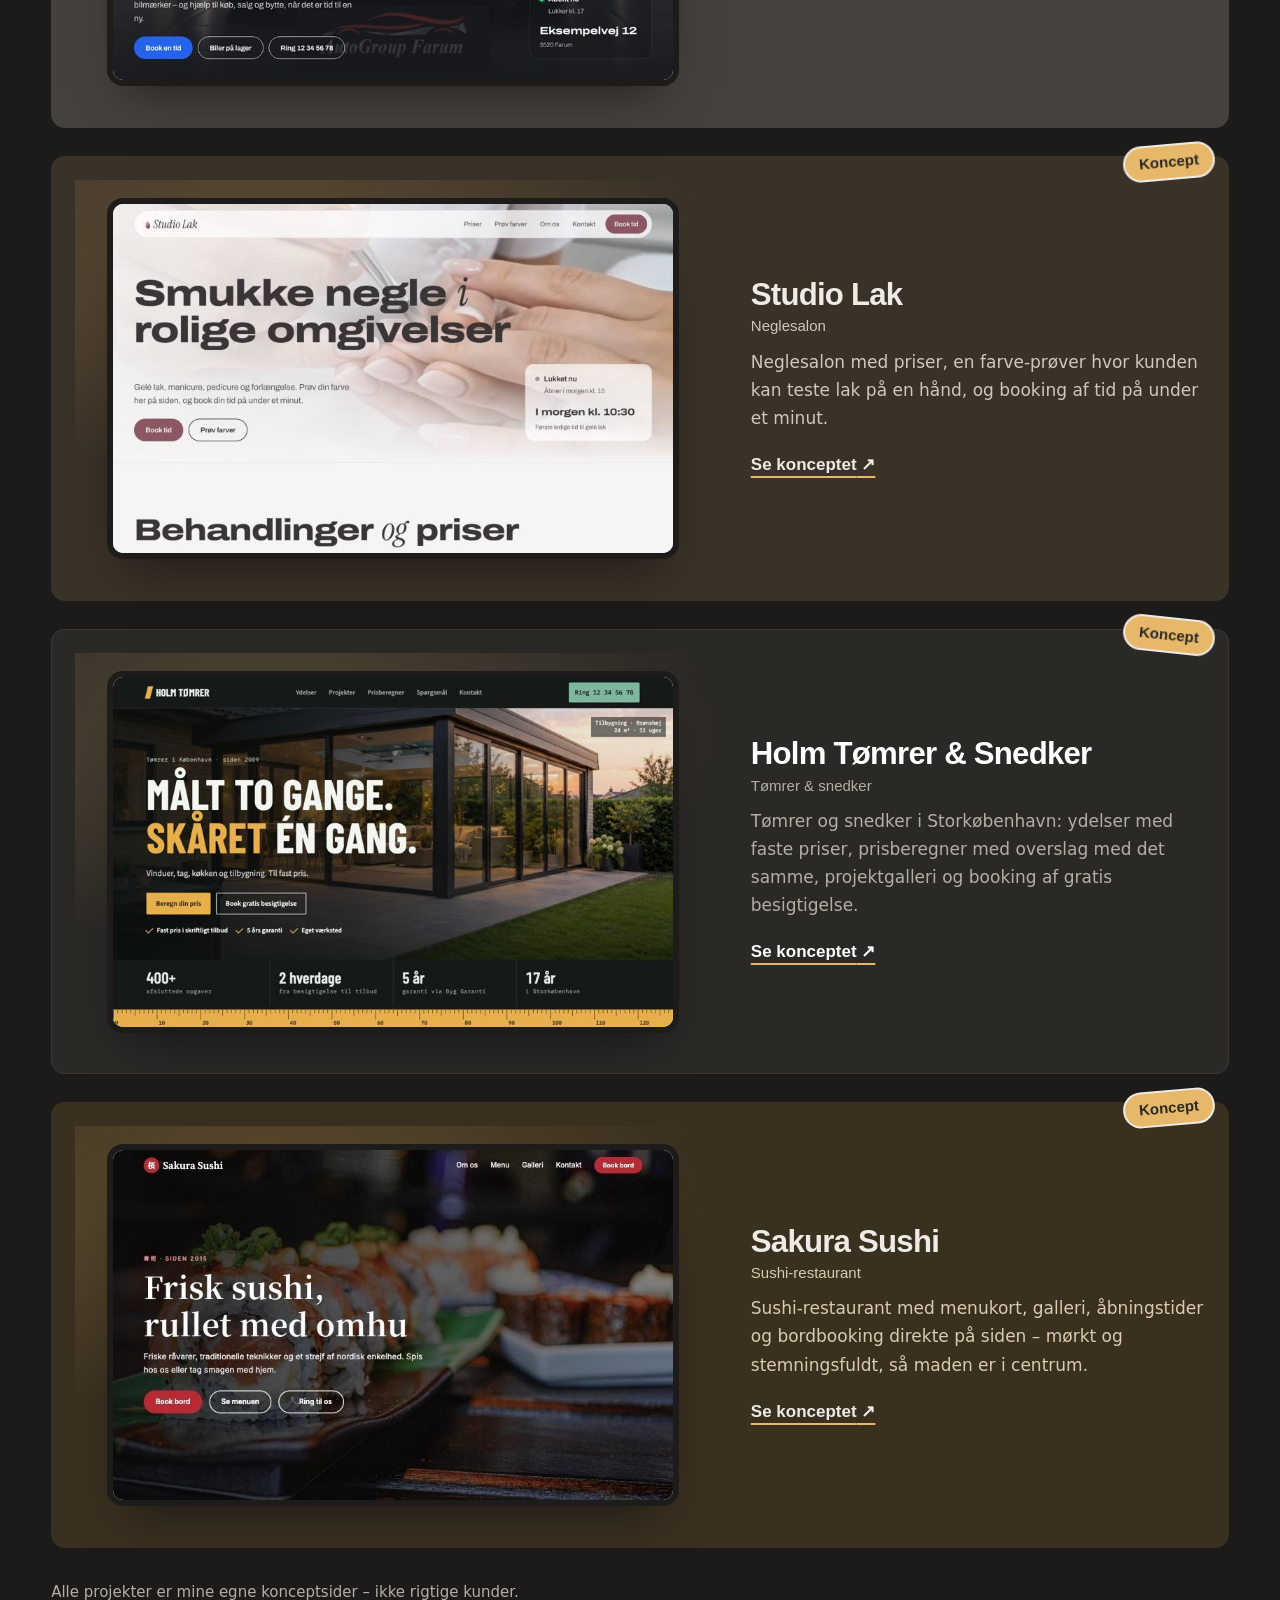
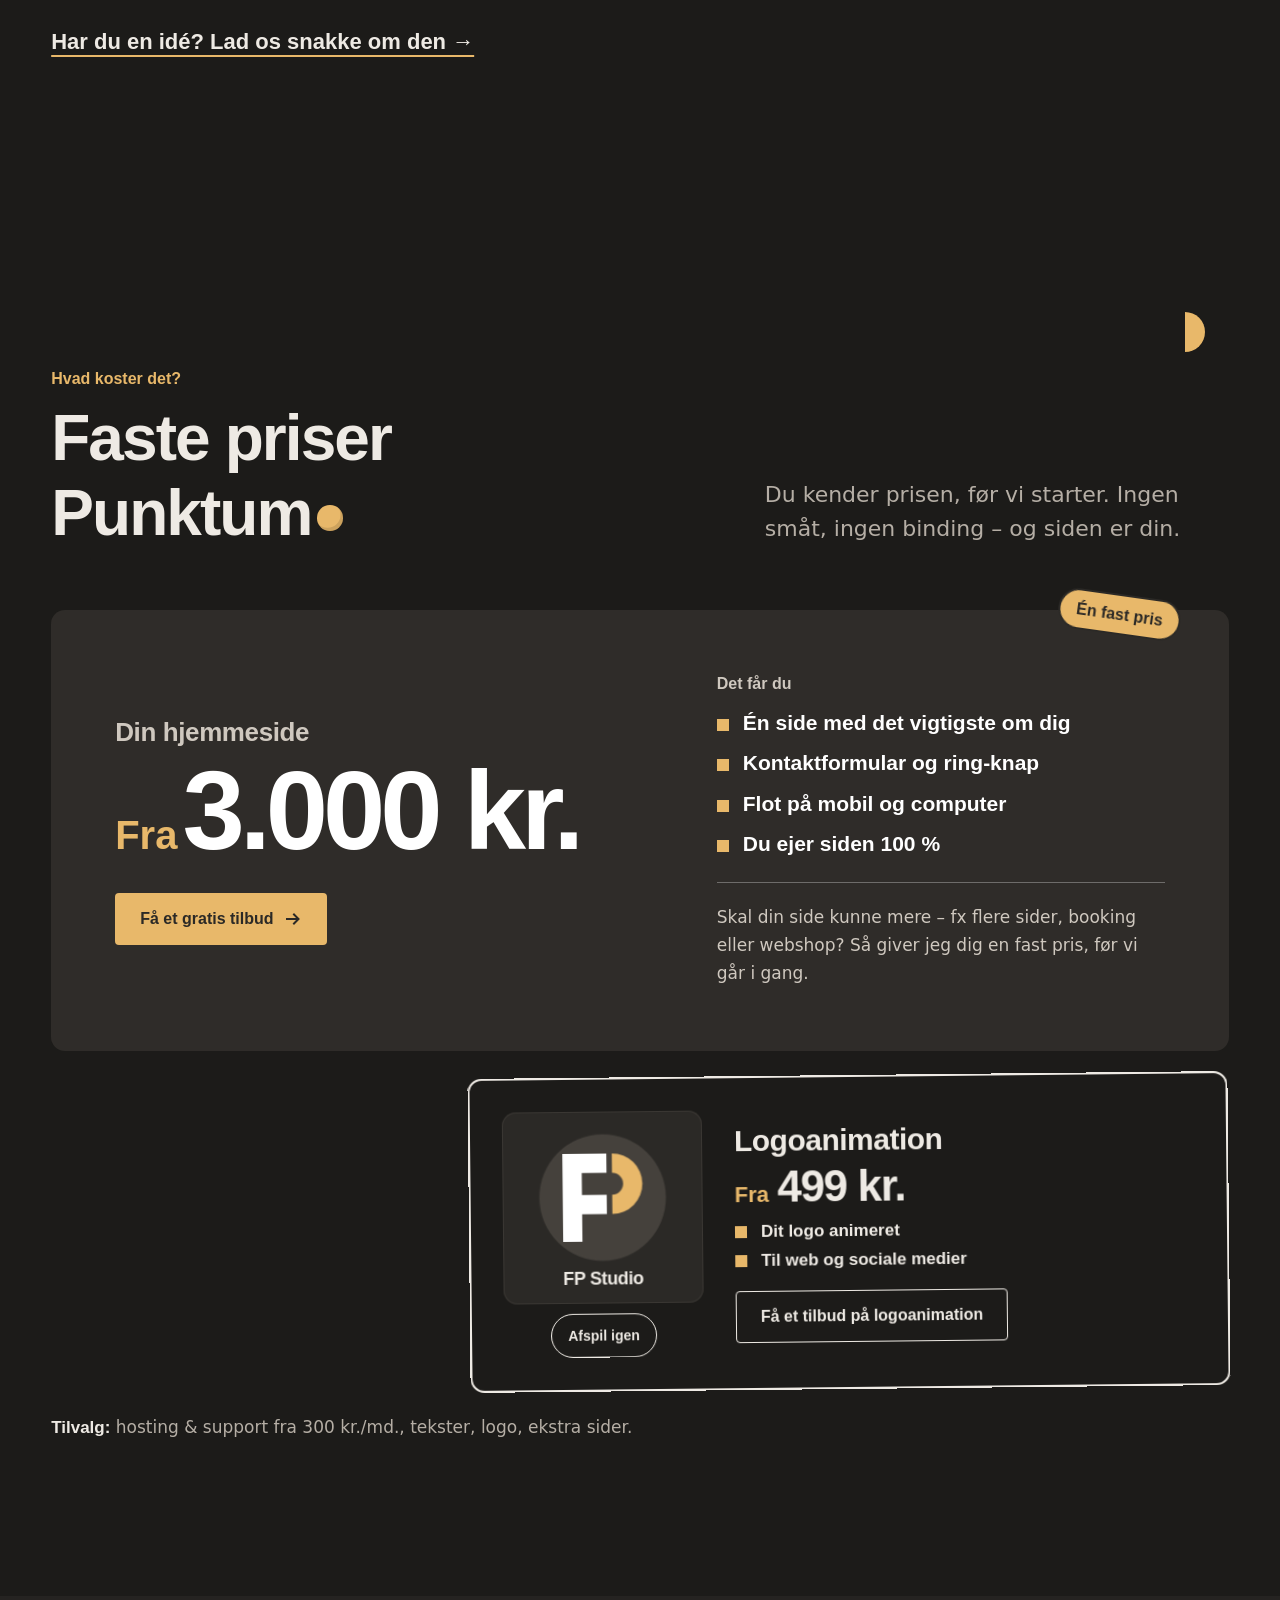
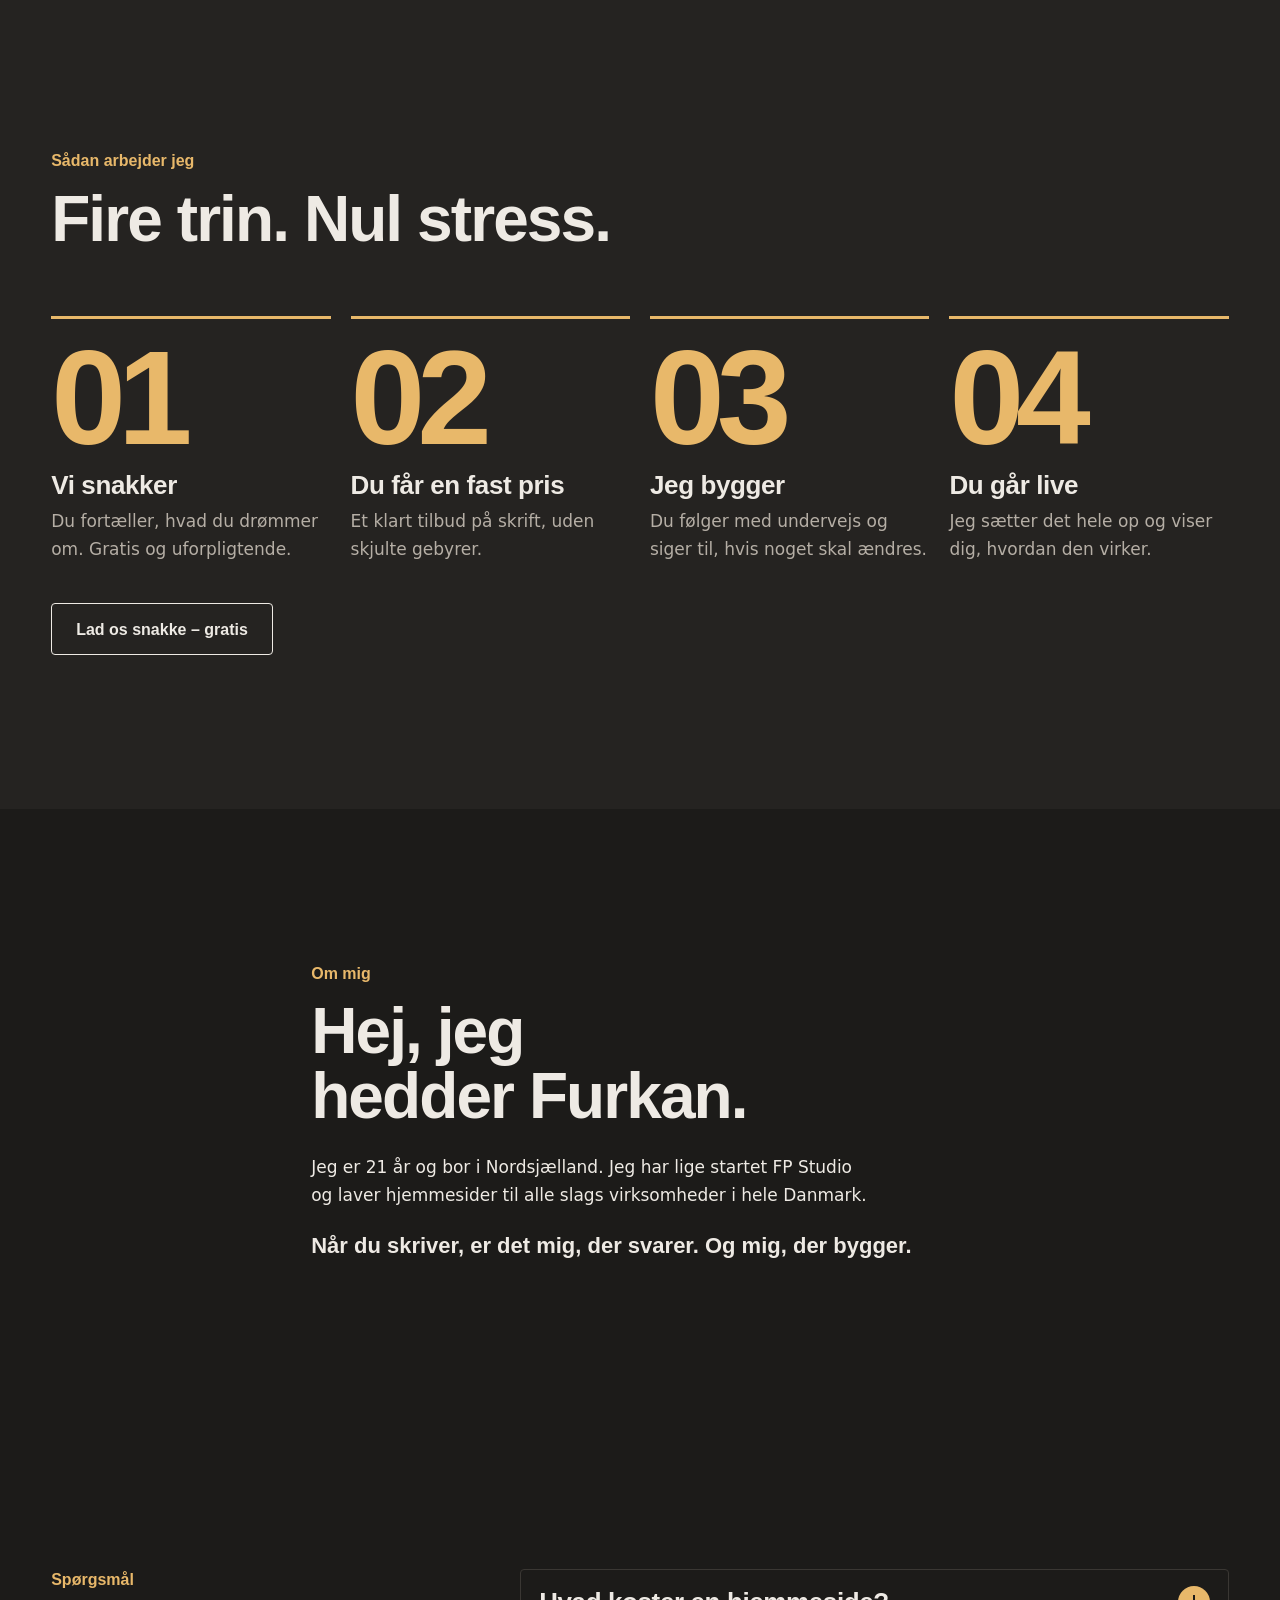
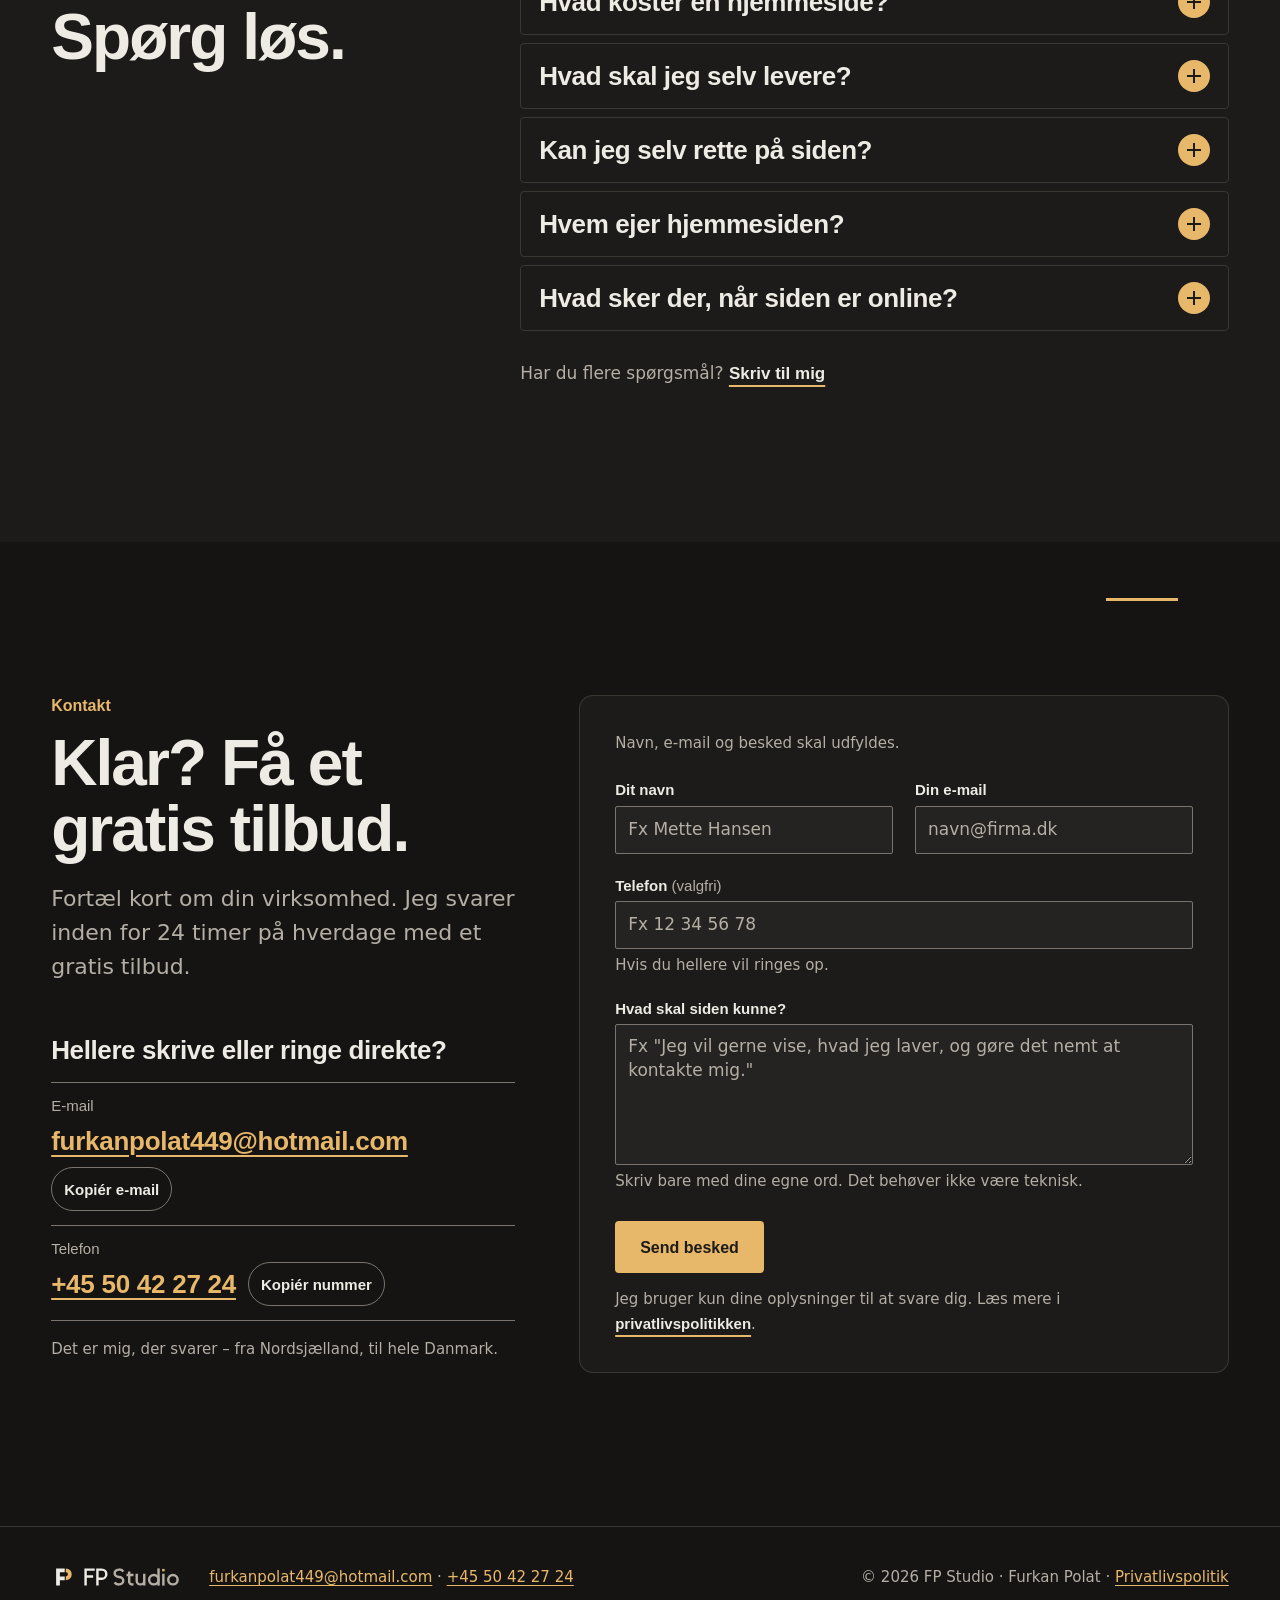
==== commit 276ac668: "AutoGroup-billede med opdigtede kontaktoplysninger Co-Authored-By: Claude Opus 5.5 <noreply@anthropi" ====
--- a/index.html
+++ b/index.html
@@ -201,7 +201,7 @@
         <p>Jeg er ny som selvstændig, så her er mine egne konceptprojekter. Ikke rigtige kunder – men præcis den kvalitet, du får.</p>
       </div>
       <!-- Projekterne står i PROJECTS i js/script.js. Herunder er en forhåndstegnet kopi. -->
-      <ul class="p-grid" id="project-grid"><li class="p-card p-card--cobalt p-card--wide rv" style="--i:0" data-category="auto" aria-labelledby="proj-autogroup"><figure class="project-media project-media--shot"><a class="mk-browser mk-link" href="https://f-polat.github.io/autogroup-farum/" target="_blank" rel="noopener" tabindex="-1" aria-hidden="true"><img class="mk-shot" src="[data-uri]" width="800" height="500" alt="Forsiden af AutoGroup Farum: Værkstedet i Farum, der passer på din bil, med knapperne Book en tid, Biler på lager og Ring" loading="lazy" decoding="async"></a></figure><p class="sticker sticker--status badge--live" style="--r:6deg">Koncept</p><h3 id="proj-autogroup">AutoGroup Farum</h3><p class="p-cat">Bilværksted &amp; bilhandel</p><p class="p-idea">Værksted og brugtbilsforhandler i Farum: booking af tid, biler på lager, åbningstider og ring-knap.</p><p class="p-live"><a class="text-link" href="https://f-polat.github.io/autogroup-farum/" target="_blank" rel="noopener">Se konceptet<span class="sr-only"> (åbner i en ny fane)</span> ↗</a></p></li><li class="p-card p-card--soft p-card--wide rv" style="--i:1" data-category="skoenhed" aria-labelledby="proj-studiolak"><figure class="project-media project-media--shot"><a class="mk-browser mk-link" href="https://f-polat.github.io/StudioLak/" target="_blank" rel="noopener" tabindex="-1" aria-hidden="true"><img class="mk-shot" src="[data-uri]" width="800" height="500" alt="Forsiden af Studio Lak: Smukke negle i rolige omgivelser, med knapperne Book tid og Prøv farver" loading="lazy" decoding="async"></a></figure><p class="sticker sticker--status badge--live" style="--r:-5deg">Koncept</p><h3 id="proj-studiolak">Studio Lak</h3><p class="p-cat">Neglesalon</p><p class="p-idea">Neglesalon med priser, en farve-prøver hvor kunden kan teste lak på en hånd, og booking af tid på under et minut.</p><p class="p-live"><a class="text-link" href="https://f-polat.github.io/StudioLak/" target="_blank" rel="noopener">Se konceptet<span class="sr-only"> (åbner i en ny fane)</span> ↗</a></p></li><li class="p-card p-card--ink p-card--wide rv" style="--i:2" data-category="haandvaerk" aria-labelledby="proj-holm"><figure class="project-media project-media--shot"><a class="mk-browser mk-link" href="https://f-polat.github.io/Holm-T-mrer/" target="_blank" rel="noopener" tabindex="-1" aria-hidden="true"><img class="mk-shot" src="[data-uri]" width="800" height="500" alt="Forsiden af Holm Tømrer &amp; Snedker: Målt to gange. Skåret én gang., med knapperne Beregn din pris og Book gratis besigtigelse" loading="lazy" decoding="async"></a></figure><p class="sticker sticker--status badge--live" style="--r:6deg">Koncept</p><h3 id="proj-holm">Holm Tømrer &amp; Snedker</h3><p class="p-cat">Tømrer &amp; snedker</p><p class="p-idea">Tømrer og snedker i Storkøbenhavn: ydelser med faste priser, prisberegner med overslag med det samme, projektgalleri og booking af gratis besigtigelse.</p><p class="p-live"><a class="text-link" href="https://f-polat.github.io/Holm-T-mrer/" target="_blank" rel="noopener">Se konceptet<span class="sr-only"> (åbner i en ny fane)</span> ↗</a></p></li><li class="p-card p-card--lime p-card--wide rv" style="--i:3" data-category="restaurant" aria-labelledby="proj-sakura"><figure class="project-media project-media--shot"><a class="mk-browser mk-link" href="https://f-polat.github.io/SakuraSushi/" target="_blank" rel="noopener" tabindex="-1" aria-hidden="true"><img class="mk-shot" src="[data-uri]" width="800" height="500" alt="Forsiden af Sakura Sushi: Frisk sushi, rullet med omhu, med knapperne Book bord, Se menuen og Ring til os" loading="lazy" decoding="async"></a></figure><p class="sticker sticker--status badge--live" style="--r:-5deg">Koncept</p><h3 id="proj-sakura">Sakura Sushi</h3><p class="p-cat">Sushi-restaurant</p><p class="p-idea">Sushi-restaurant med menukort, galleri, åbningstider og bordbooking direkte på siden – mørkt og stemningsfuldt, så maden er i centrum.</p><p class="p-live"><a class="text-link" href="https://f-polat.github.io/SakuraSushi/" target="_blank" rel="noopener">Se konceptet<span class="sr-only"> (åbner i en ny fane)</span> ↗</a></p></li></ul>
+      <ul class="p-grid" id="project-grid"><li class="p-card p-card--cobalt p-card--wide rv" style="--i:0" data-category="auto" aria-labelledby="proj-autogroup"><figure class="project-media project-media--shot"><a class="mk-browser mk-link" href="https://f-polat.github.io/autogroup-farum/" target="_blank" rel="noopener" tabindex="-1" aria-hidden="true"><img class="mk-shot" src="[data-uri]